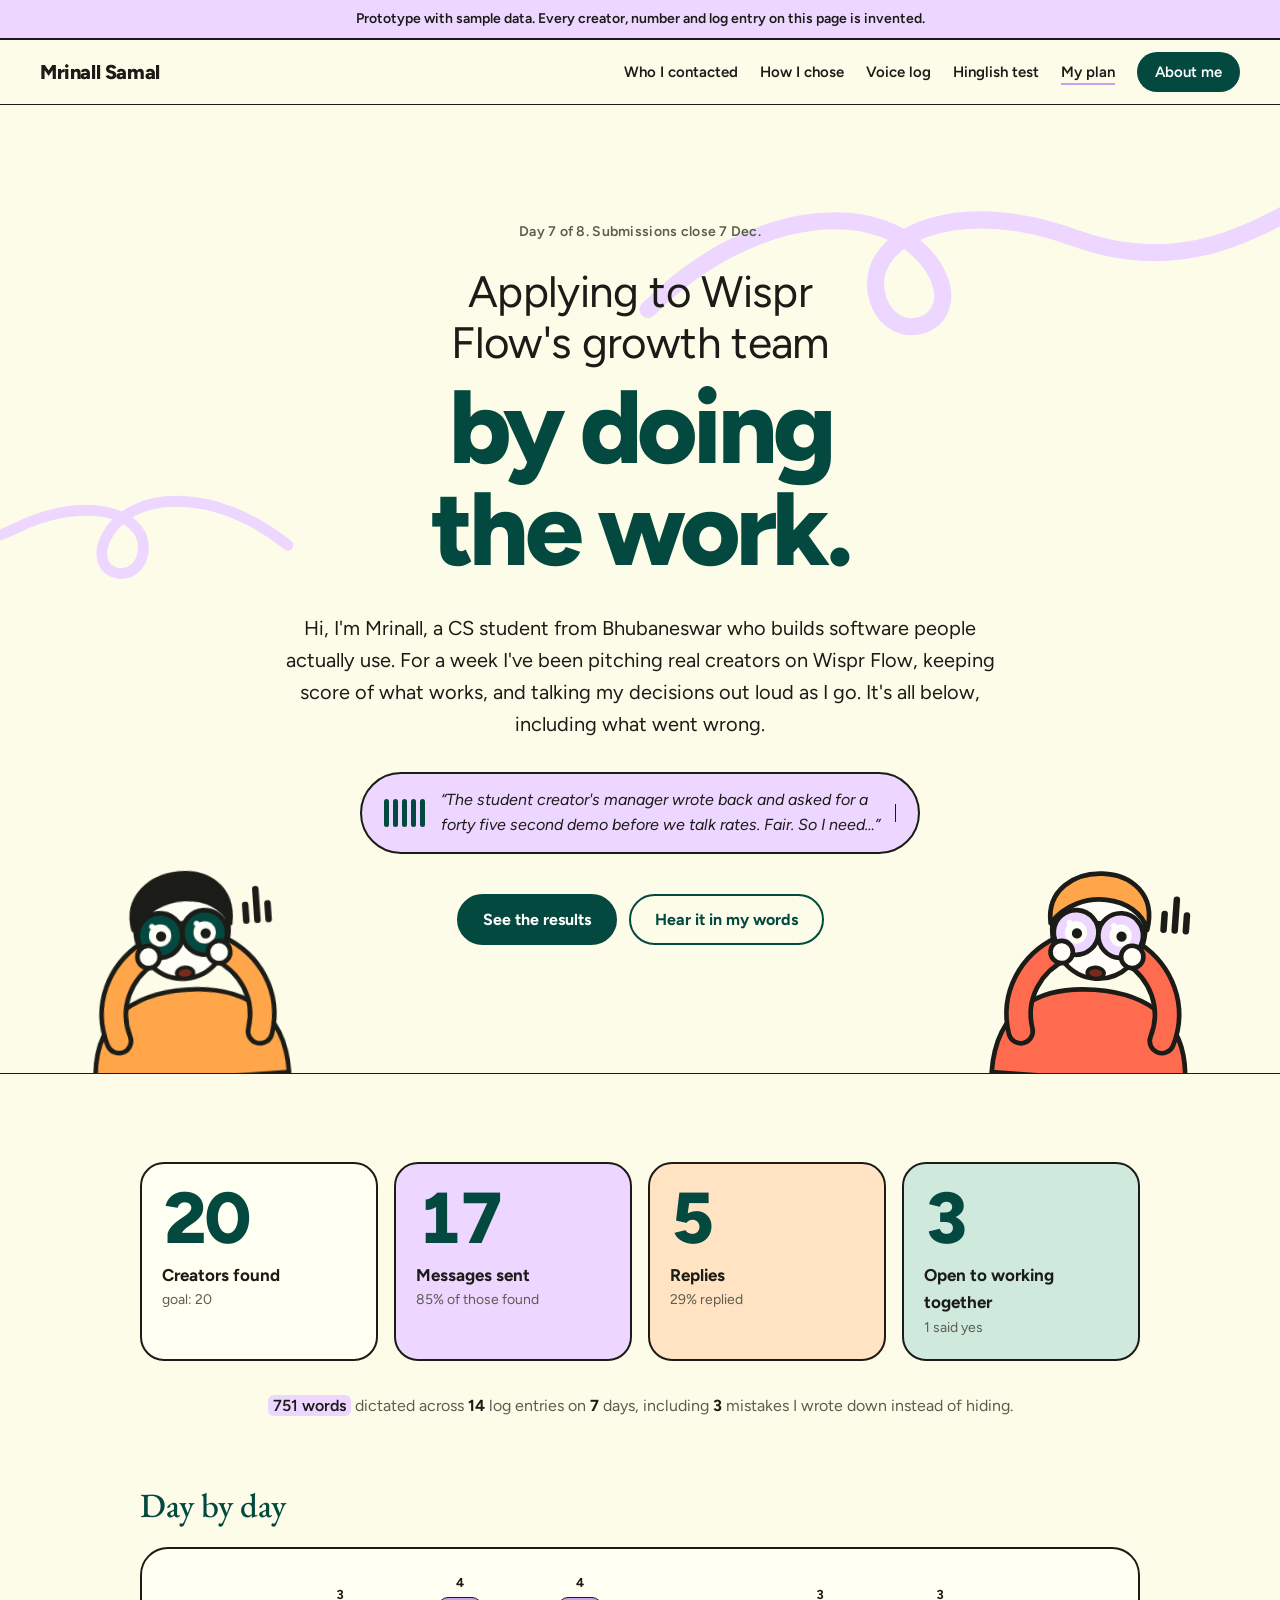
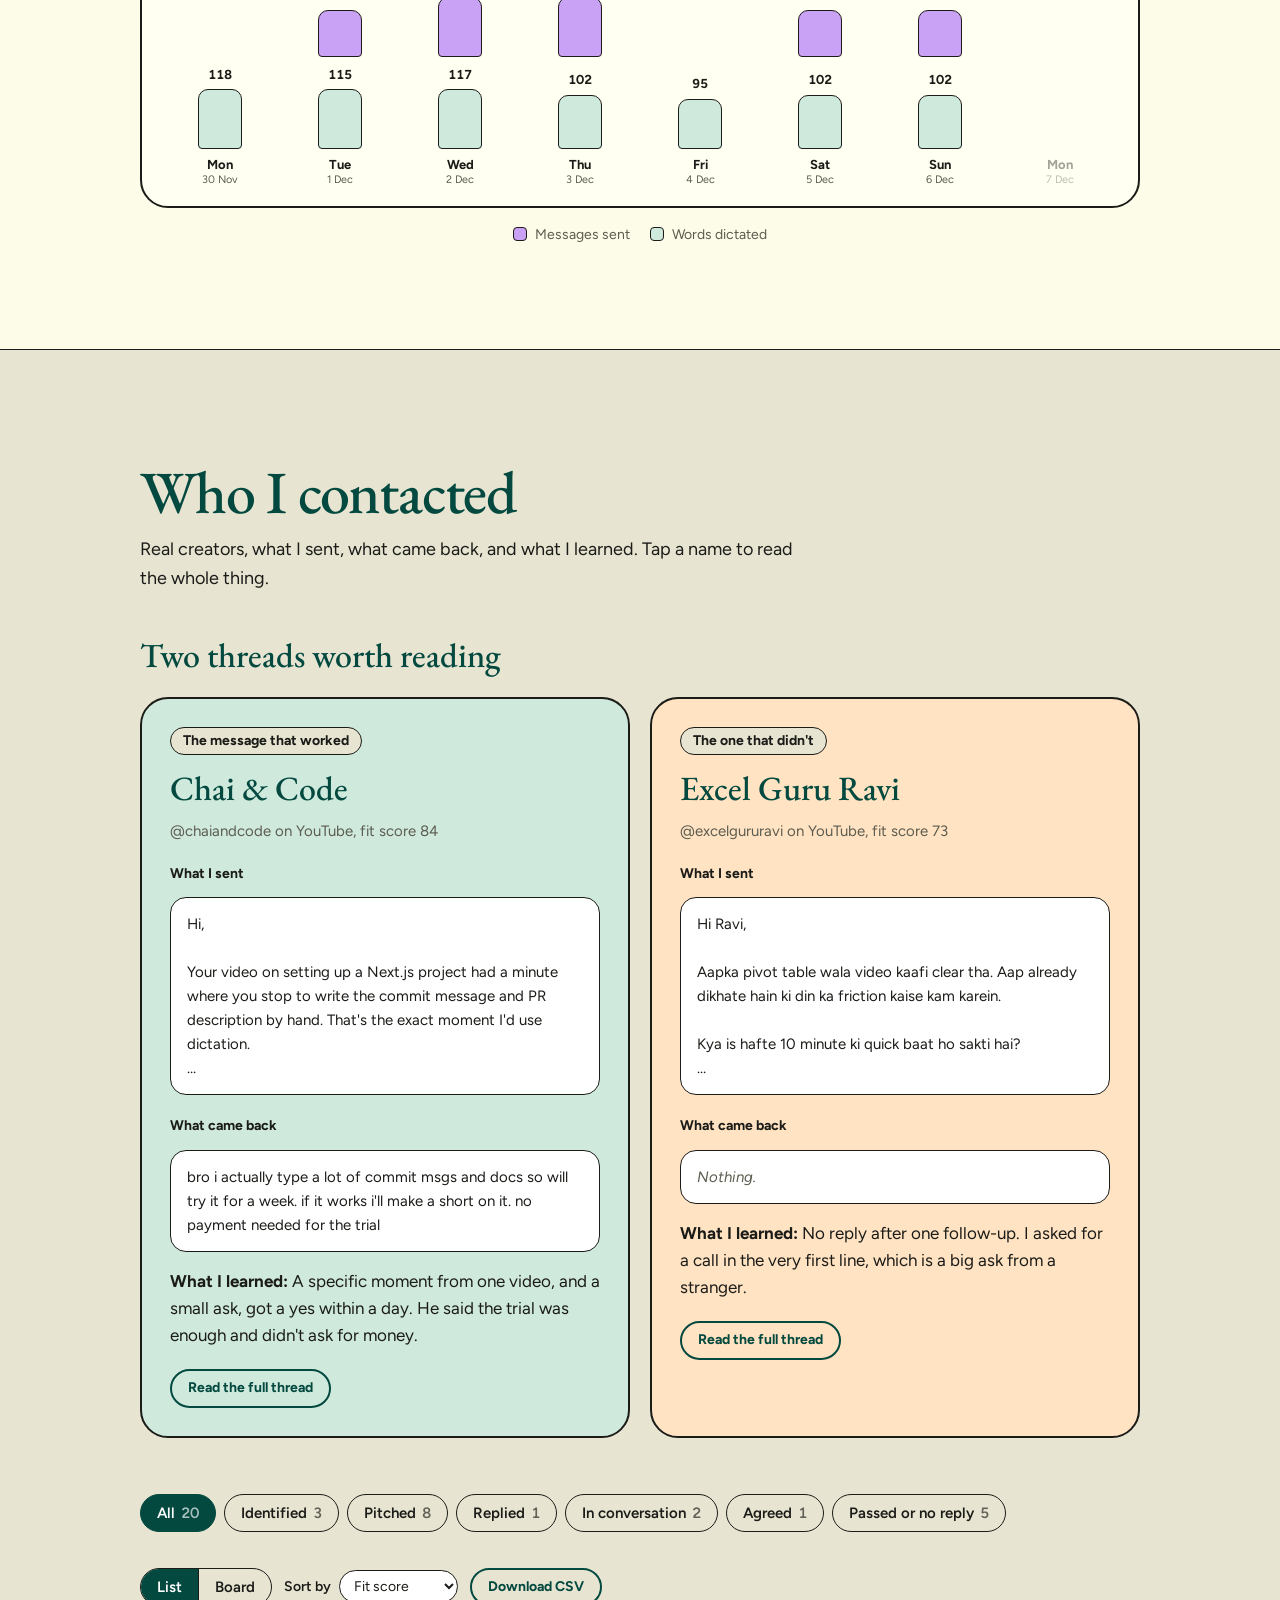
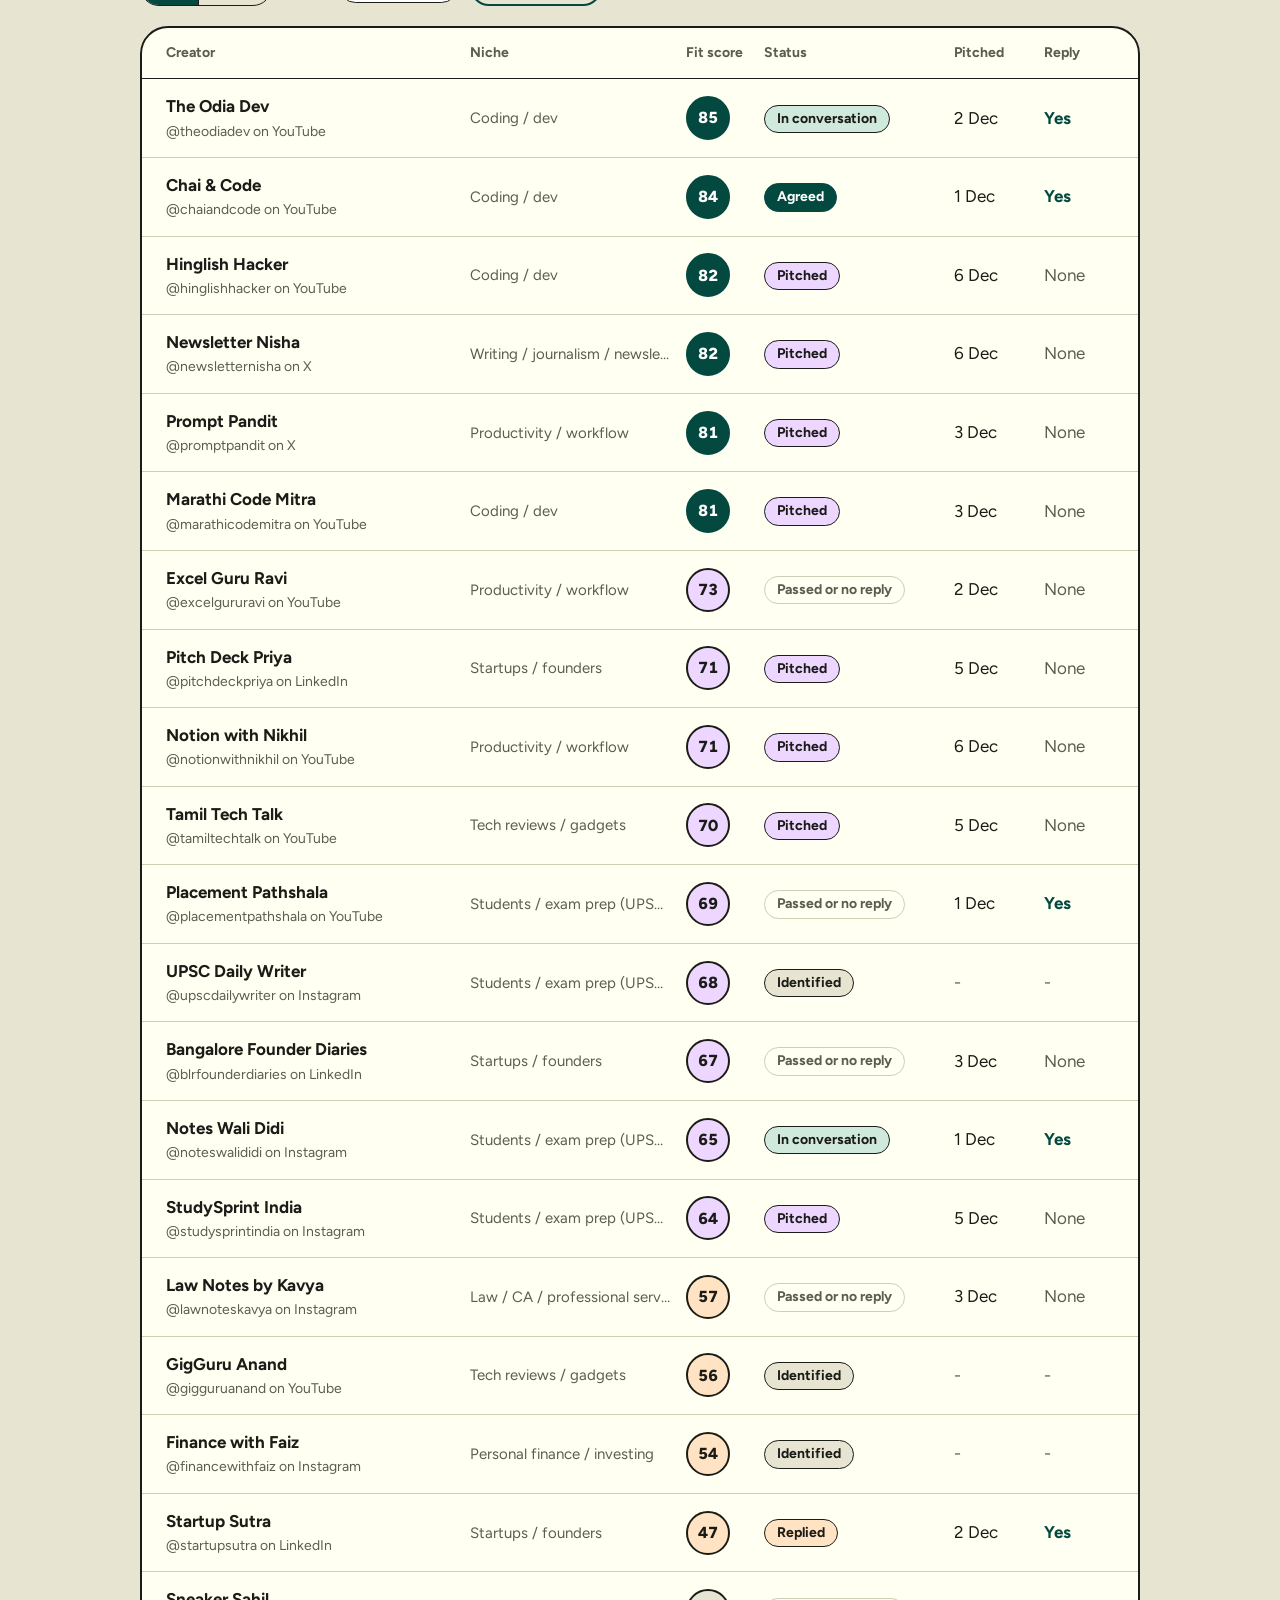
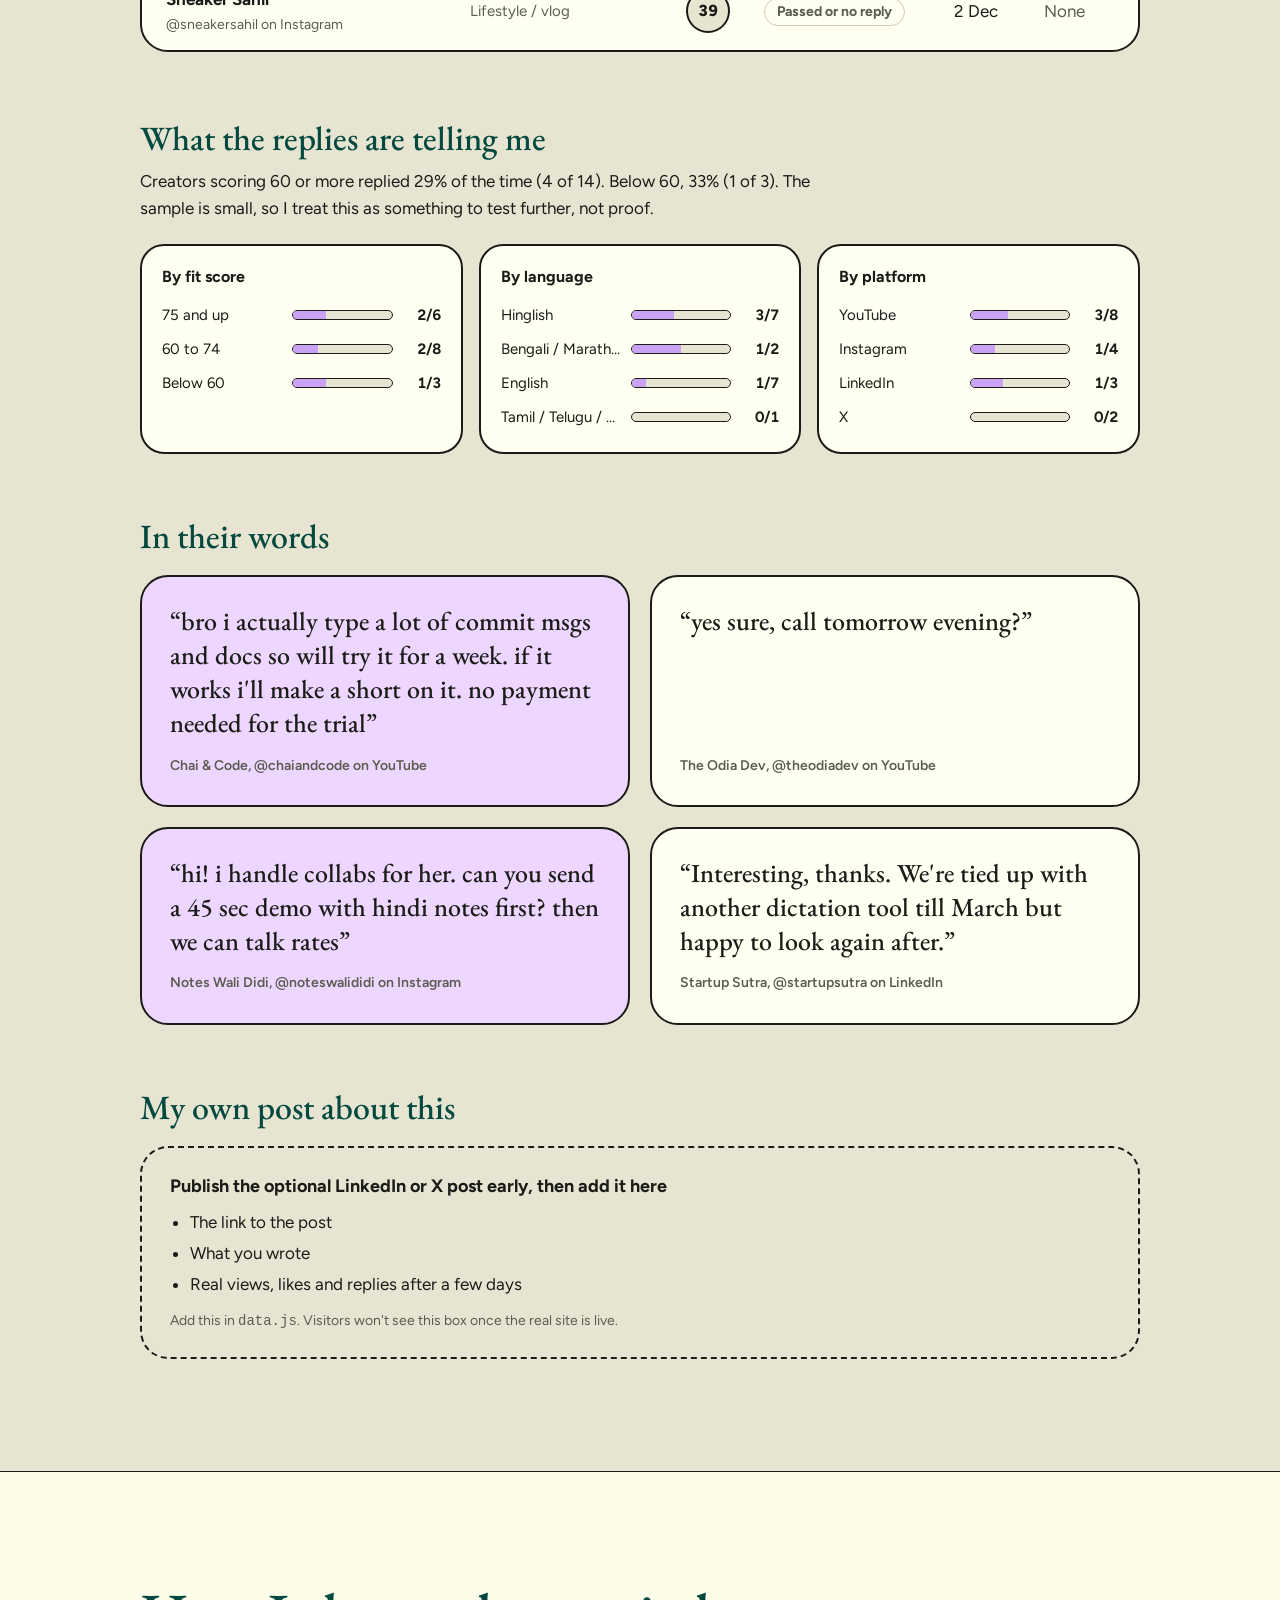
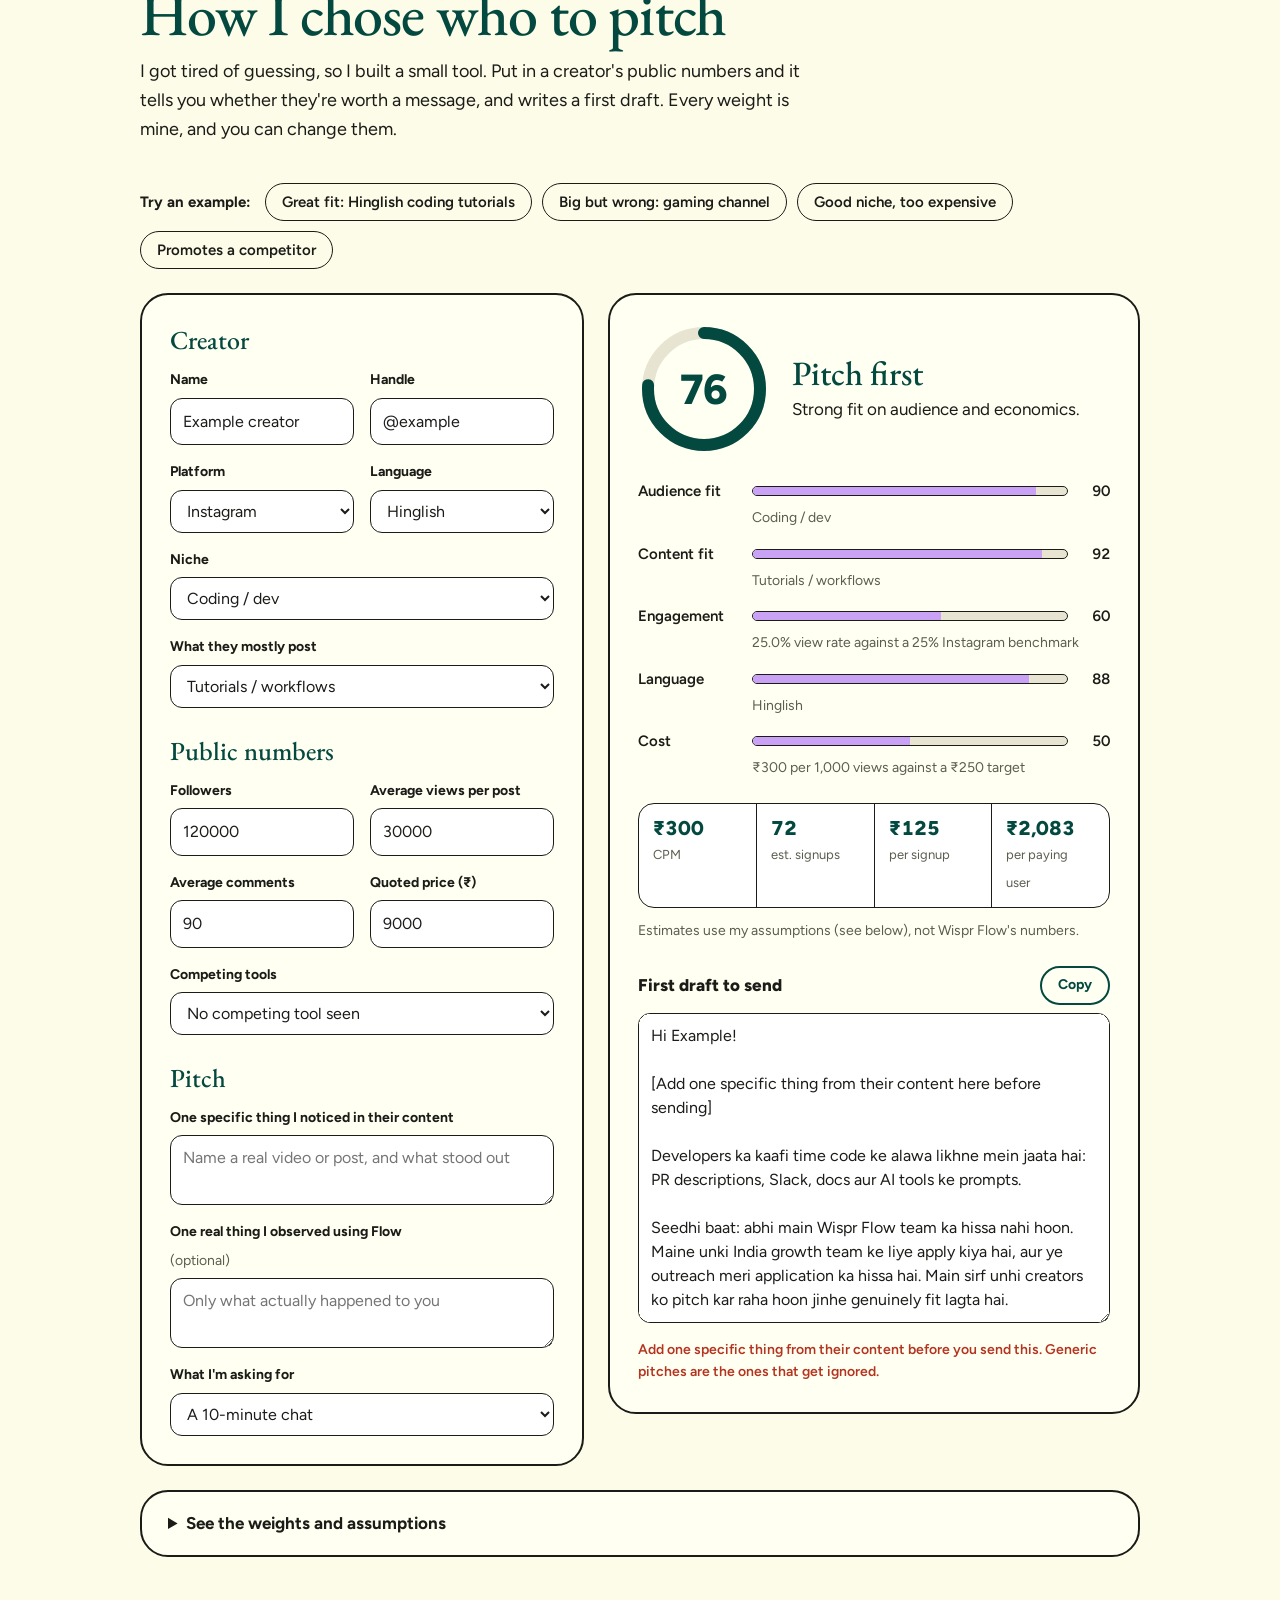
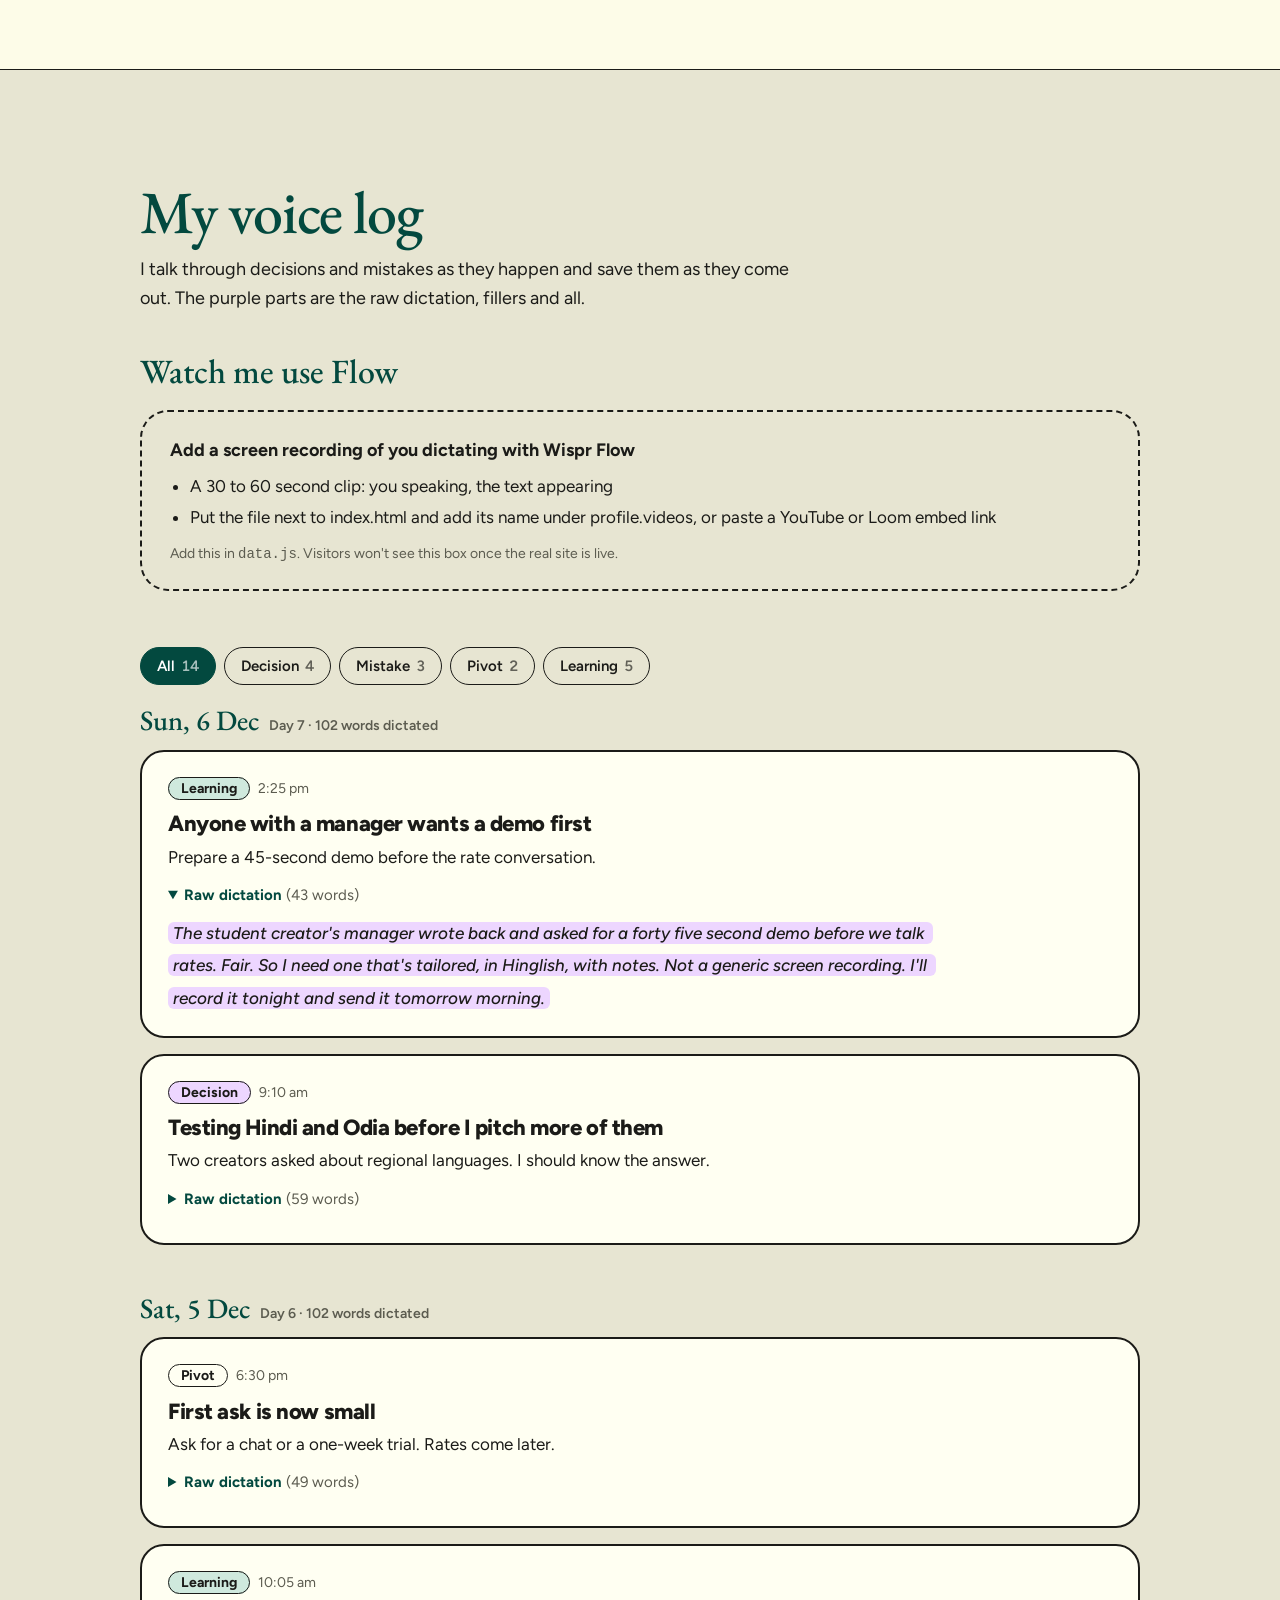
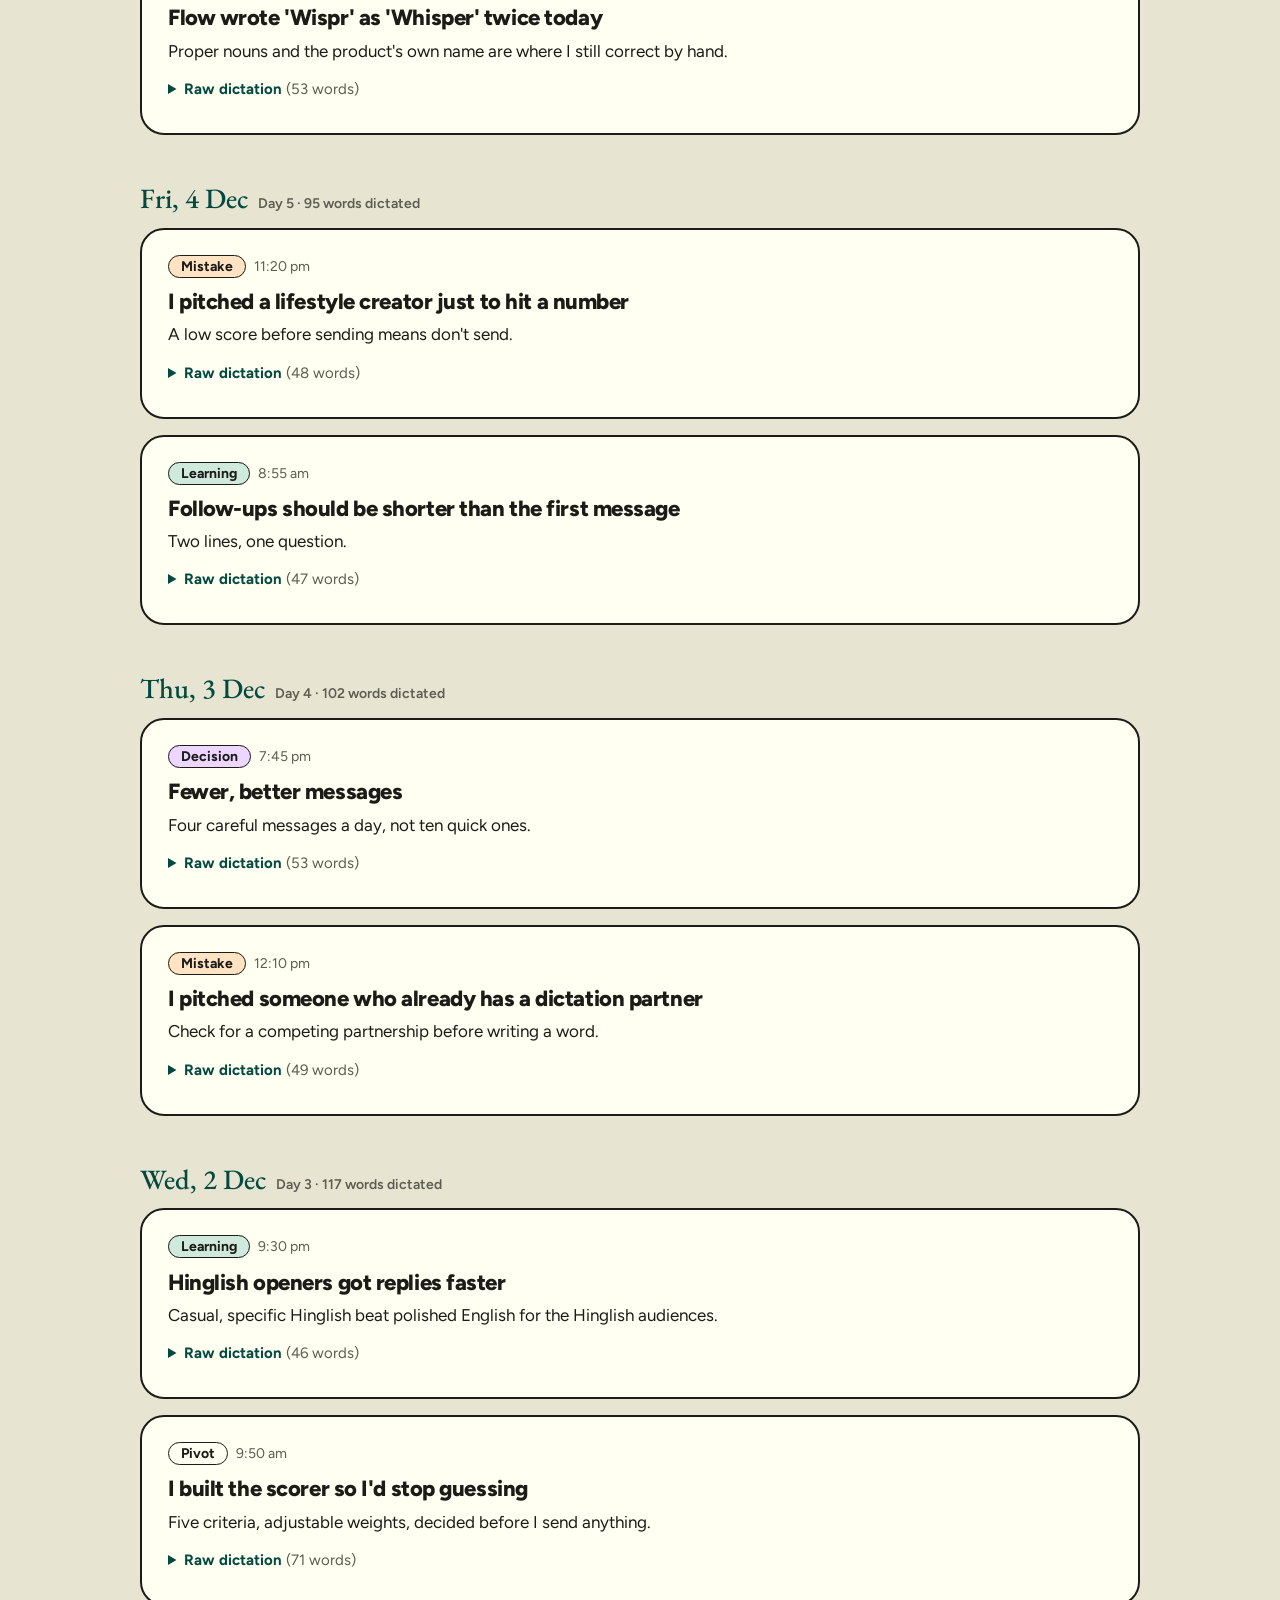
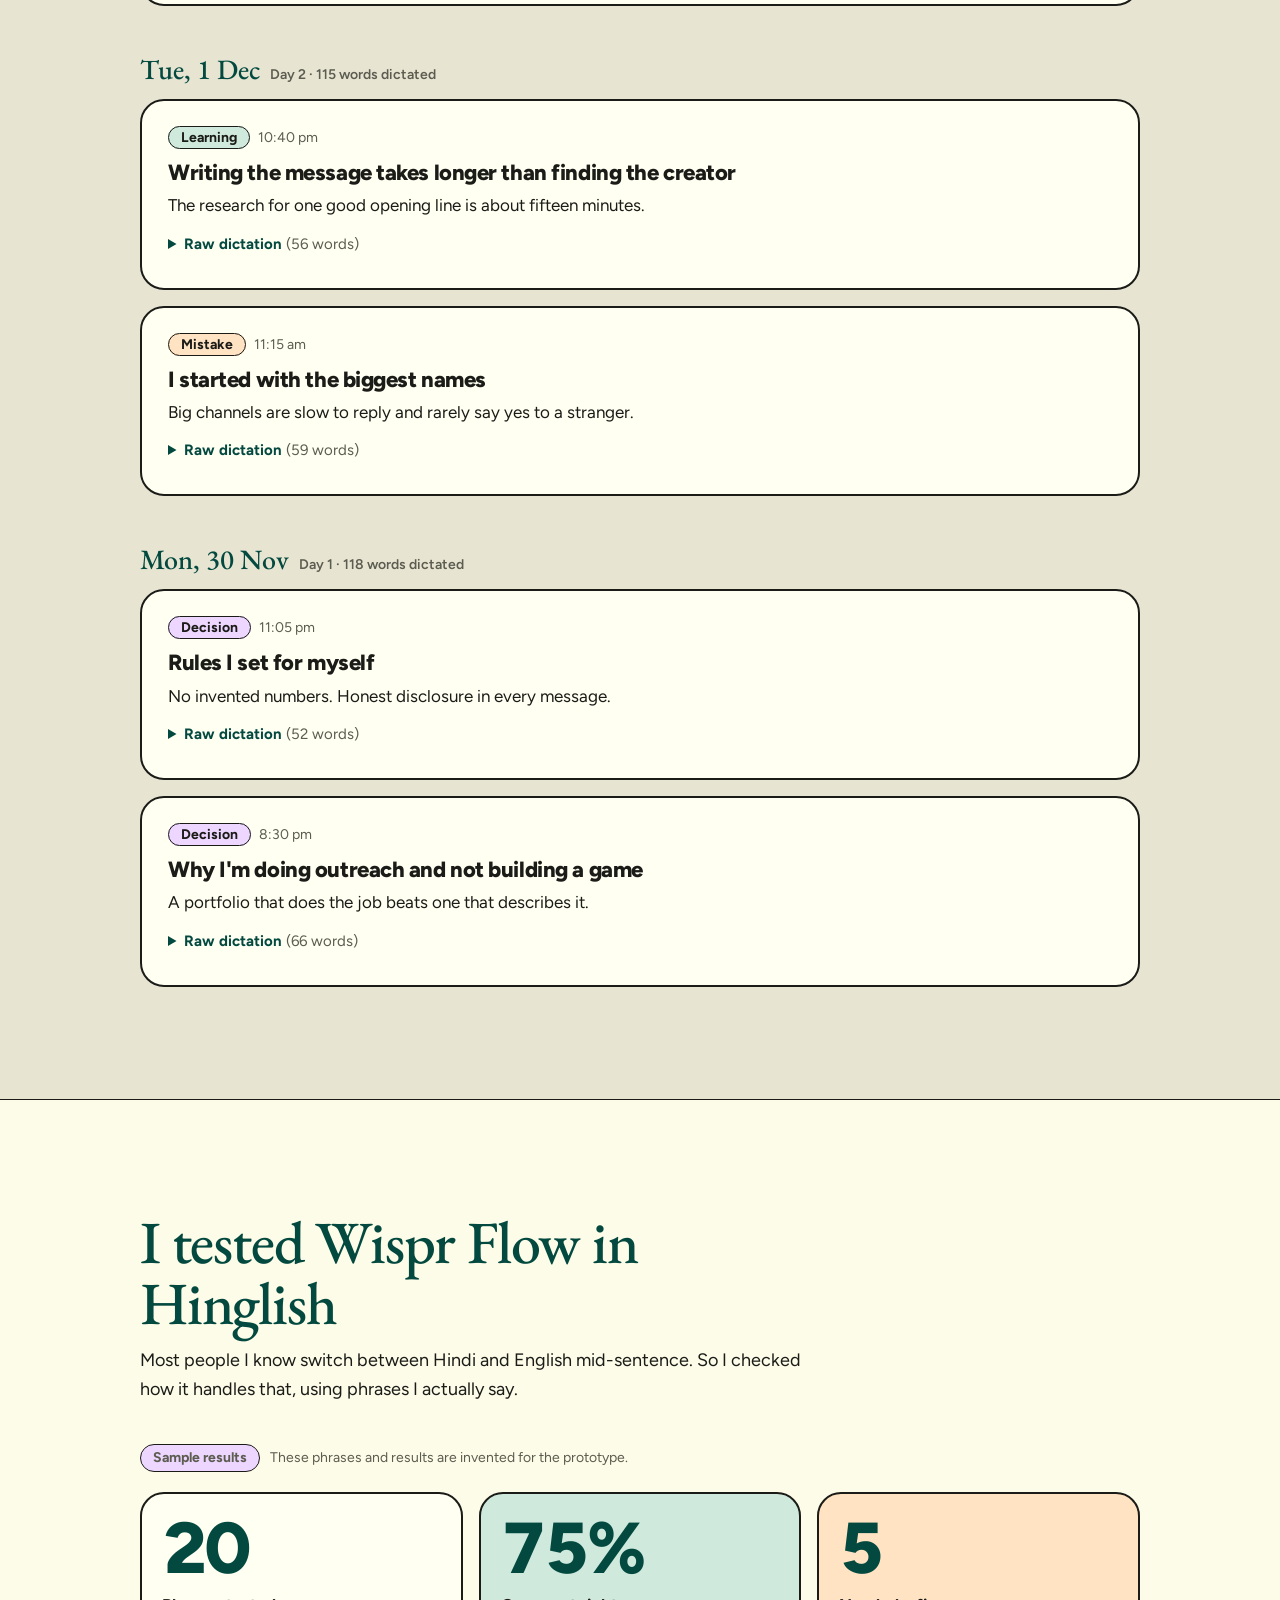
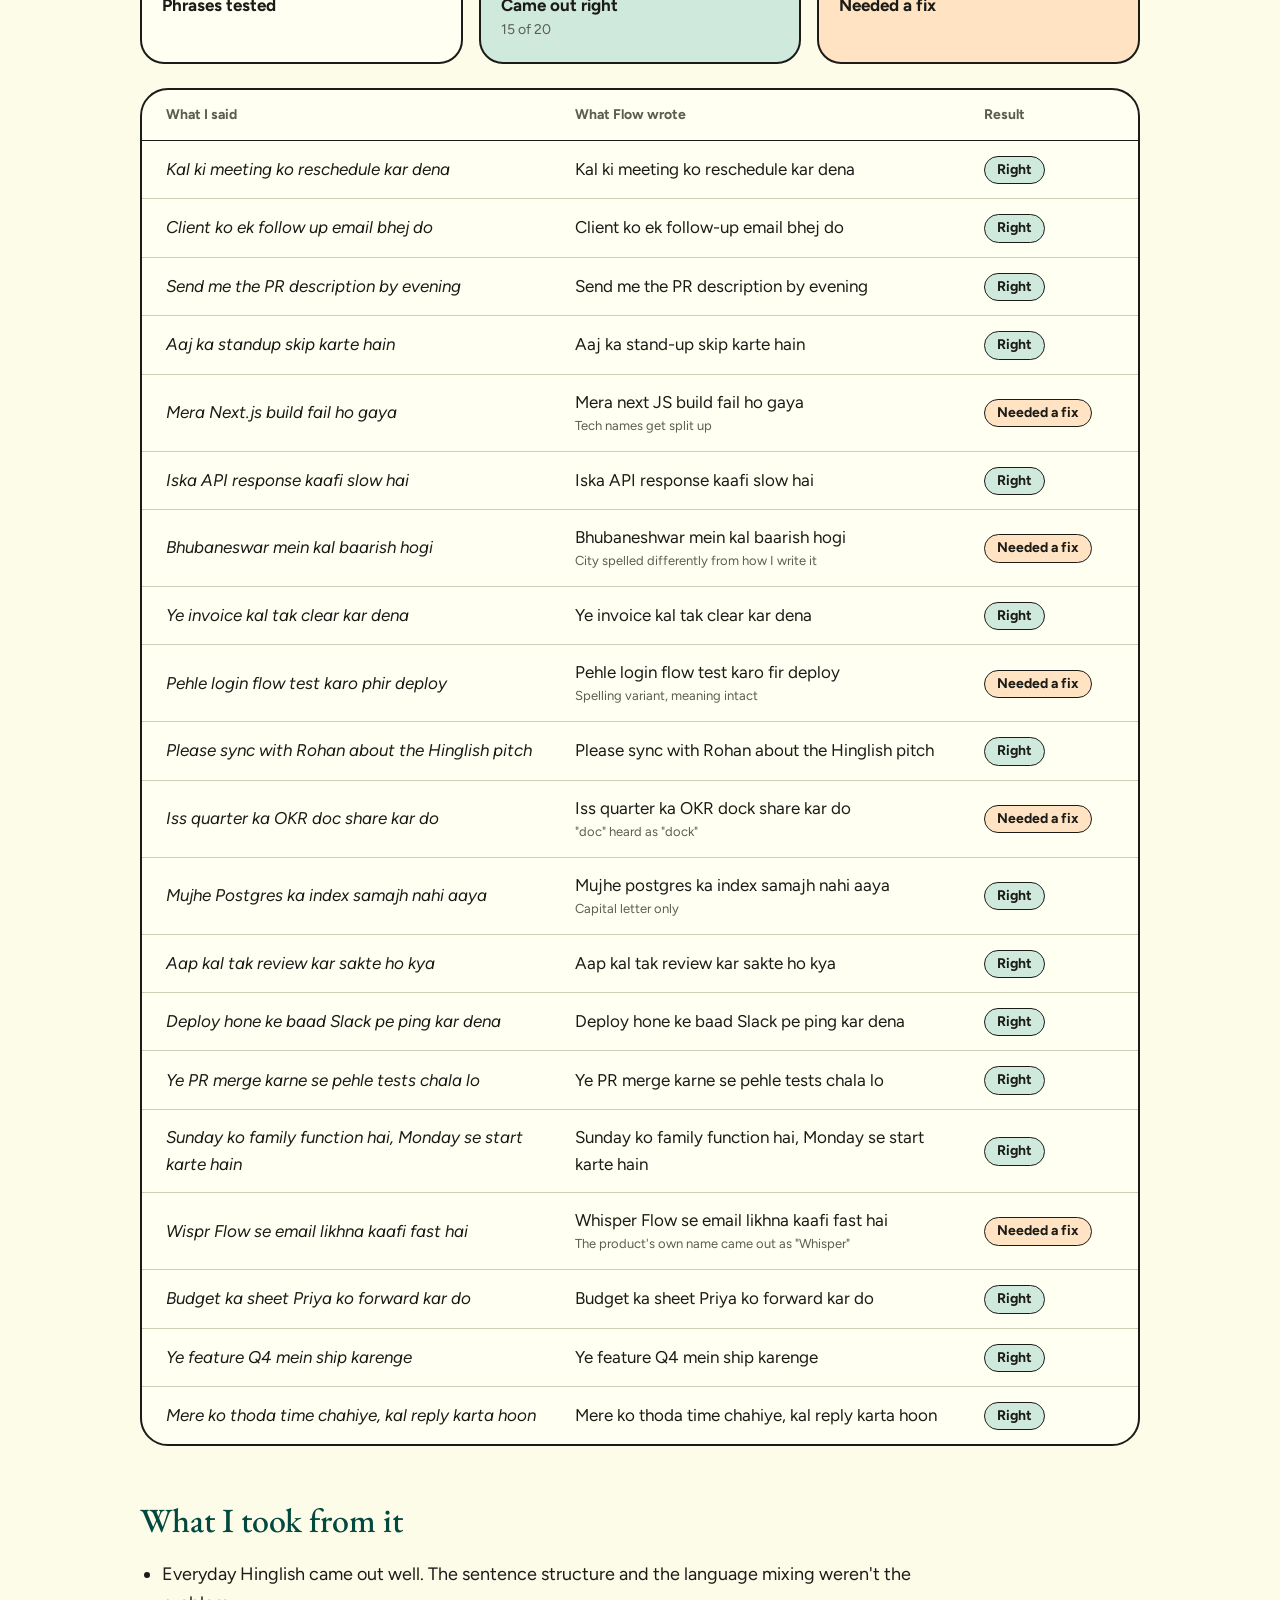
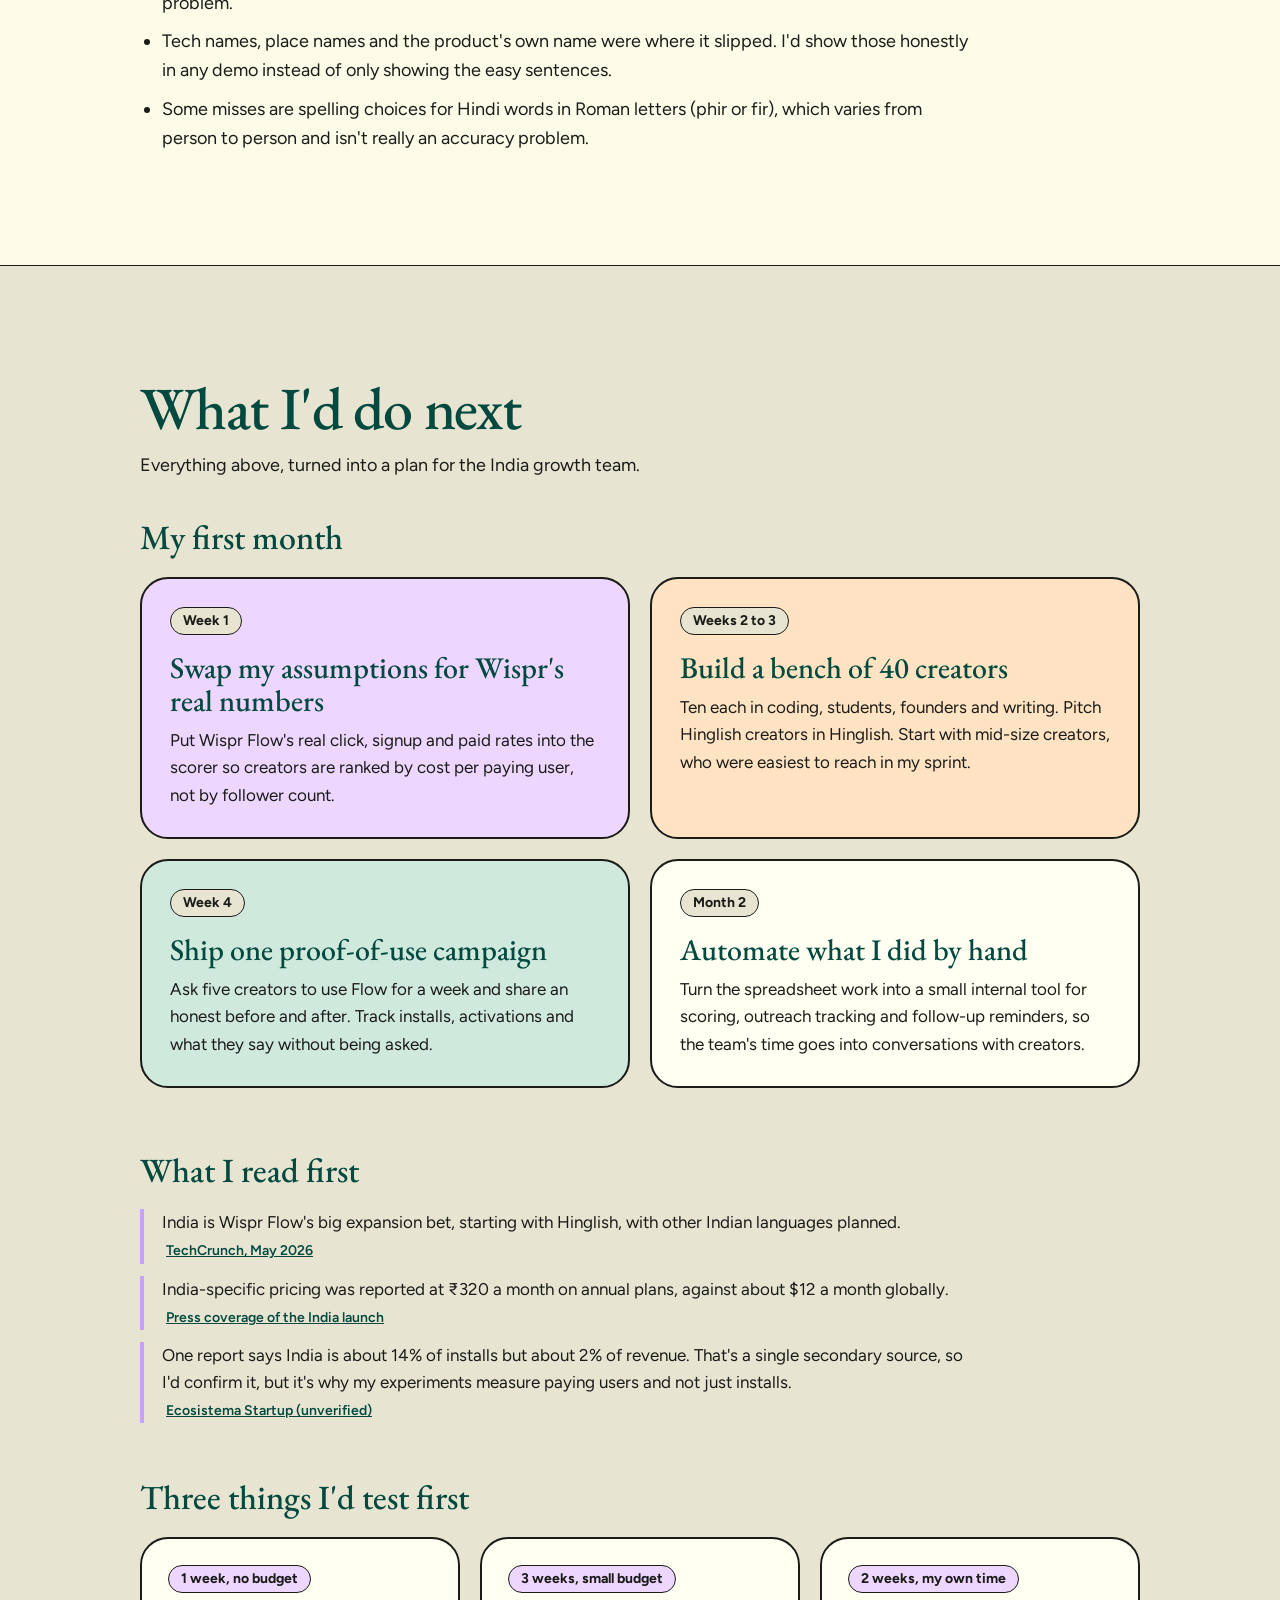
==== portfolio-single.html @ 55233dcc "Add outreach sprint portfolio for the Wispr Flow India growth challenge A static site (no build step" ====
<!doctype html>
<html lang="en">
<head>
<meta charset="utf-8">
<meta name="viewport" content="width=device-width, initial-scale=1">
<title>Mrinall Samal: outreach sprint for Wispr Flow India</title>
<meta name="description" content="A growth portfolio built with voice: real creator outreach, a tool to pick who to pitch, and the spoken log behind both.">
<meta name="theme-color" content="#fdfce8">
<meta property="og:title" content="Applying to Wispr Flow's growth team by doing the work">
<meta property="og:description" content="Real creator outreach, a tool to choose who to pitch, and a voice log of every decision.">
<meta property="og:type" content="website">
<link rel="preconnect" href="https://fonts.googleapis.com">
<link rel="preconnect" href="https://fonts.gstatic.com" crossorigin>
<link href="https://fonts.googleapis.com/css2?family=EB+Garamond:wght@500;600&family=Figtree:wght@400;500;600;700;800&display=swap" rel="stylesheet">
<style>
:root {
  --cream: #fdfce8;
  --taupe: #e7e5d2;
  --card: #fffff2;
  --ink: #1b1b18;
  --muted: #5c5c50;
  --line: #cfcdb6;
  --green: #03493f;
  --green-soft: #cfe9dd;
  --lav: #edd6ff;
  --lav-deep: #c9a2f5;
  --orange: #ffa64a;
  --orange-soft: #ffe3c2;
  --coral: #ff6b4f;
  --bad: #b3341f;
  --serif: "EB Garamond", Georgia, "Times New Roman", serif;
  --sans: "Figtree", system-ui, -apple-system, "Segoe UI", sans-serif;
  --gutter: clamp(18px, 4vw, 40px);
  --max: 1080px;
  color-scheme: light;
}

* { box-sizing: border-box; }
html { scroll-behavior: smooth; scroll-padding-top: 76px; }
body { margin: 0; background: var(--cream); color: var(--ink); font: 400 17px/1.6 var(--sans); -webkit-font-smoothing: antialiased; }
a { color: inherit; }
button, input, select, textarea { font: inherit; color: inherit; }
:focus-visible { outline: 3px solid var(--green); outline-offset: 3px; border-radius: 6px; }
[hidden] { display: none !important; }
.wrap { max-width: var(--max); margin: 0 auto; padding: 0 var(--gutter); }

.banner { background: var(--lav); border-bottom: 2px solid var(--ink); padding: 8px var(--gutter); font-weight: 600; font-size: 14px; text-align: center; }

/* ---------- top bar ---------- */
.top {
  position: sticky; top: 0; z-index: 30; display: flex; align-items: center; justify-content: space-between; gap: 16px;
  padding: 12px var(--gutter); background: color-mix(in srgb, var(--cream) 92%, transparent); backdrop-filter: blur(8px);
  border-bottom: 1.5px solid var(--ink);
}
.brand { font: 800 20px/1 var(--sans); text-decoration: none; letter-spacing: -0.02em; }
.top nav { display: flex; gap: 22px; align-items: center; font-size: 15px; font-weight: 600; }
.top nav a { text-decoration: none; }
.top nav a:not(.pill-link):hover { text-decoration: underline; text-underline-offset: 4px; }
.pill-link { background: var(--green); color: #fff; padding: 8px 18px; border-radius: 999px; }
@media (max-width: 720px) { .top nav a:not(.pill-link) { display: none; } }

/* ---------- hero ---------- */
.skip { position: absolute; left: -999px; top: 8px; z-index: 100; background: var(--green); color: #fff; padding: 8px 16px; border-radius: 999px; }
.skip:focus { left: 8px; }
.hero { position: relative; overflow: hidden; border-bottom: 1.5px solid var(--ink); padding: clamp(64px, 9vw, 128px) 0 clamp(88px, 10vw, 144px); text-align: center; }
.hero-in { position: relative; z-index: 2; }
.dayline { margin: 0 0 24px; font-size: 14px; font-weight: 600; letter-spacing: 0.02em; color: var(--muted); }
h1 { margin: 0 auto; max-width: 16ch; font: 400 clamp(26px, 4vw, 44px)/1.15 var(--sans); letter-spacing: -0.015em; }
h1 .big { display: block; margin-top: 8px; font-weight: 800; font-size: clamp(48px, 9.5vw, 104px); line-height: 0.98; letter-spacing: -0.045em; color: var(--green); }
.lede { max-width: 56ch; margin: 32px auto 0; font-size: clamp(17px, 2vw, 20px); }
.hero-btns { margin-top: 40px; display: flex; gap: 12px; justify-content: center; flex-wrap: wrap; }

.flowbar { display: flex; align-items: center; gap: 16px; max-width: 560px; margin: 32px auto 0; padding: 14px 22px; text-align: left; background: var(--lav); border: 2px solid var(--ink); border-radius: 999px; }
.flowbar .bars { display: flex; align-items: center; gap: 4px; height: 28px; flex: none; }
.flowbar .bars i { display: block; width: 5px; height: 100%; border-radius: 3px; background: var(--green); transform-origin: center; animation: eq 1.1s ease-in-out infinite; }
.flowbar .bars i:nth-child(2) { animation-delay: .15s; } .flowbar .bars i:nth-child(3) { animation-delay: .3s; }
.flowbar .bars i:nth-child(4) { animation-delay: .45s; } .flowbar .bars i:nth-child(5) { animation-delay: .6s; }
@keyframes eq { 0%, 100% { transform: scaleY(.25); } 50% { transform: scaleY(1); } }
.flowbar .said { flex: 1; min-height: 3.1em; font-size: 16px; line-height: 1.55; font-style: italic; display: flex; align-items: center; }
.flowbar .said::after { content: ""; display: inline-block; width: 2px; height: 1.1em; margin-left: 3px; background: var(--ink); animation: caret 1s steps(1) infinite; }
@keyframes caret { 50% { opacity: 0; } }
.flowbar.still .bars i { animation: none; transform: scaleY(.6); }
.flowbar.still .said::after { display: none; }

.squig { position: absolute; width: min(760px, 92vw); height: auto; aspect-ratio: 800 / 280; pointer-events: none; z-index: 0; }
.squig path { fill: none; stroke: var(--lav); stroke-width: 18; stroke-linecap: round; }
.squig.s1 { right: -90px; top: 24px; }
.squig.s2 { width: min(480px, 56vw); left: -170px; top: 36%; transform: scaleX(-1) rotate(6deg); }

.char { position: absolute; bottom: -4px; z-index: 1; width: clamp(150px, 16vw, 220px); aspect-ratio: 220 / 260; transform-origin: 50% 100%; }
.char svg { display: block; width: 100%; height: 100%; overflow: visible; }
.char.c1 { left: clamp(8px, 7vw, 140px); transform: rotate(-4deg); }
.char.c2 { right: clamp(8px, 7vw, 140px); transform: rotate(4deg); }
@media (max-width: 900px) { .char { width: 104px; } .char.c1 { left: 8px; } .char.c2 { right: 8px; } }
@media (max-width: 560px) { .char { width: 84px; } .squig { opacity: .8; } }

/* character animation: a small, calm loop */
.char-svg .bob { transform-origin: 110px 260px; animation: bob 3.8s ease-in-out infinite; }
@keyframes bob { 0%, 100% { transform: rotate(-1.8deg) translateY(0); } 50% { transform: rotate(1.8deg) translateY(-5px); } }
.char-svg .pup { animation: look 6s ease-in-out infinite; }
@keyframes look { 0%, 100% { transform: translate(0, 0); } 22% { transform: translate(4px, -2px); } 50% { transform: translate(-4px, 1px); } 78% { transform: translate(2px, 3px); } }
.char-svg .mouth { transform-box: fill-box; transform-origin: center; animation: talk 1.3s ease-in-out infinite; }
@keyframes talk { 0%, 100% { transform: scaleY(.35); } 30% { transform: scaleY(1); } 62% { transform: scaleY(.55); } }
.char-svg .voice rect { transform-box: fill-box; transform-origin: center bottom; animation: eq 1s ease-in-out infinite; }
.char-svg .voice rect:nth-child(2) { animation-delay: .2s; } .char-svg .voice rect:nth-child(3) { animation-delay: .4s; }
.char-svg .glint { animation: glint 4s ease-in-out infinite; }
@keyframes glint { 0%, 85%, 100% { opacity: 1; } 92% { opacity: .2; } }

/* ---------- numbers ---------- */
.numbers { padding-top: clamp(56px, 7vw, 88px); padding-bottom: clamp(64px, 8vw, 104px); }
.funnel { display: grid; grid-template-columns: repeat(4, 1fr); gap: 16px; }
@media (max-width: 760px) { .funnel { grid-template-columns: repeat(2, 1fr); } }
.fstep { background: var(--card); border: 2px solid var(--ink); border-radius: 24px; padding: 18px 20px 20px; }
.fstep:nth-child(2) { background: var(--lav); }
.fstep:nth-child(3) { background: var(--orange-soft); }
.fstep:nth-child(4) { background: var(--green-soft); }
.fnum { font: 800 clamp(44px, 6.5vw, 72px)/1 var(--sans); letter-spacing: -0.04em; color: var(--green); font-variant-numeric: tabular-nums; }
.flabel { margin-top: 8px; font-weight: 700; }
.fsub { color: var(--muted); font-size: 14px; min-height: 1.4em; }
.voice-line { margin: 32px 0 0; text-align: center; color: var(--muted); font-size: 16px; }
.voice-line b { color: var(--ink); }
.voice-line mark, .raw-block mark { background: var(--lav); color: var(--ink); padding: 1px 5px; border-radius: 6px; font-weight: 600; }

/* ---------- bands ---------- */
.band { padding: clamp(64px, 9vw, 112px) 0; }
.band.taupe { background: var(--taupe); border-top: 1.5px solid var(--ink); border-bottom: 1.5px solid var(--ink); }
.block-head { margin: 0 0 40px; max-width: 62ch; }
.block-head h2 { margin: 0 0 12px; font: 500 clamp(36px, 5.4vw, 60px)/1.02 var(--serif); letter-spacing: -0.02em; color: var(--green); }
.block-head p { margin: 0; color: var(--ink); font-size: 18px; }

.card { background: var(--card); border: 2px solid var(--ink); border-radius: 28px; }

/* ---------- buttons, chips, pills ---------- */
.btn { display: inline-block; text-decoration: none; border: 2px solid var(--green); background: var(--green); color: #fff; border-radius: 999px; padding: 11px 24px; font-weight: 700; font-size: 16px; cursor: pointer; }
.btn:hover { filter: brightness(1.15); }
.btn.ghost { background: transparent; color: var(--green); }
.btn.ghost:hover { background: var(--green); color: #fff; filter: none; }
.btn.accent { background: var(--lav); color: var(--ink); border-color: var(--ink); border-radius: 12px; }
.btn.danger { background: transparent; color: var(--bad); border-color: var(--bad); }
.btn.small { padding: 6px 16px; font-size: 14px; }
.chips { display: flex; flex-wrap: wrap; gap: 8px; margin-bottom: 20px; }
.chip { border: 1.5px solid var(--ink); background: transparent; border-radius: 999px; padding: 6px 16px; font-size: 15px; font-weight: 600; cursor: pointer; }
.chip:hover { background: var(--card); }
.chip[aria-pressed="true"] { background: var(--green); border-color: var(--green); color: #fff; }
.chip .n { opacity: .65; margin-left: 6px; font-variant-numeric: tabular-nums; }
.pill { display: inline-block; border-radius: 999px; padding: 2px 12px; font-size: 14px; font-weight: 700; background: var(--taupe); border: 1.5px solid var(--ink); white-space: nowrap; }
.pill[data-s="pitched"] { background: var(--lav); }
.pill[data-s="replied"] { background: var(--orange-soft); }
.pill[data-s="talking"] { background: var(--green-soft); }
.pill[data-s="won"] { background: var(--green); color: #fff; border-color: var(--green); }
.pill[data-s="passed"] { background: transparent; color: var(--muted); border-color: var(--line); }

/* ---------- ledger ---------- */
.ledger { overflow: hidden; }
.lhead, .lrow { display: grid; grid-template-columns: minmax(0, 2.3fr) minmax(0, 1.6fr) 64px minmax(0, 1.4fr) 76px 70px; gap: 14px; align-items: center; padding: 14px 24px; text-align: left; }
.lhead { font-size: 14px; font-weight: 700; color: var(--muted); border-bottom: 1.5px solid var(--ink); }
.lrow { width: 100%; background: none; border: 0; border-bottom: 1px solid var(--line); cursor: pointer; }
.lrow:last-child { border-bottom: 0; }
.lrow:hover { background: var(--lav); }
.lname { font-weight: 700; overflow: hidden; text-overflow: ellipsis; white-space: nowrap; }
.lname small { display: block; font-weight: 400; color: var(--muted); font-size: 14px; }
.lniche { color: var(--muted); font-size: 15px; overflow: hidden; text-overflow: ellipsis; white-space: nowrap; }
.sc { display: grid; place-items: center; width: 44px; height: 44px; border-radius: 50%; border: 2px solid var(--ink); font-weight: 800; font-size: 16px; background: var(--taupe); font-variant-numeric: tabular-nums; }
.sc[data-t="hi"] { background: var(--green); color: #fff; border-color: var(--green); }
.sc[data-t="mid"] { background: var(--lav); }
.sc[data-t="low"] { background: var(--orange-soft); }
.tick { font-weight: 700; color: var(--green); }
.dash { color: var(--muted); }
.empty { padding: 44px 24px; text-align: center; color: var(--muted); }
.empty strong { display: block; margin-bottom: 6px; font: 500 28px var(--serif); color: var(--green); }
@media (max-width: 820px) {
  .lhead { display: none; }
  .lrow { grid-template-columns: 1fr auto; row-gap: 6px; padding: 16px 18px; }
  .lrow .lniche { grid-column: 1; }
  .lrow .lscore { grid-row: 1; grid-column: 2; }
  .lrow .lstat { grid-column: 1; }
  .lrow .lpitched, .lrow .lreply { display: none; }
}

/* ---------- insights ---------- */
.insights { margin-top: 64px; }
.insights h3 { margin: 0 0 8px; font: 500 34px var(--serif); color: var(--green); }
.insights .take { margin: 0 0 22px; max-width: 66ch; }
.ins-grid { display: grid; grid-template-columns: repeat(3, 1fr); gap: 16px; }
@media (max-width: 820px) { .ins-grid { grid-template-columns: 1fr; } }
.ins-grid > div { background: var(--card); border: 2px solid var(--ink); border-radius: 24px; padding: 18px 20px; }
.ins-grid h4 { margin: 0 0 8px; font-size: 16px; }
.ins-row { display: grid; grid-template-columns: minmax(0, 1.2fr) 1fr 38px; gap: 10px; align-items: center; font-size: 15px; padding: 5px 0; }
.ins-row > span:first-child { overflow: hidden; text-overflow: ellipsis; white-space: nowrap; }
.ins-row .bar { height: 10px; border-radius: 6px; background: var(--taupe); border: 1.5px solid var(--ink); overflow: hidden; }
.ins-row .bar i { display: block; height: 100%; background: var(--lav-deep); }
.ins-row .pv { text-align: right; font-weight: 700; font-variant-numeric: tabular-nums; }

/* ---------- scorer ---------- */
.scorer { display: grid; grid-template-columns: minmax(0, 5fr) minmax(0, 6fr); gap: 24px; align-items: start; }
@media (max-width: 900px) { .scorer { grid-template-columns: 1fr; } }
.inputs { padding: 28px; display: grid; grid-template-columns: 1fr 1fr; gap: 16px; }
.inputs .wide { grid-column: 1 / -1; }
.inputs h3 { grid-column: 1 / -1; margin: 10px 0 -4px; font: 500 26px var(--serif); color: var(--green); }
.inputs h3:first-child { margin-top: 0; }
label.f { display: grid; gap: 6px; font-size: 14px; font-weight: 700; }
label.f .hint { font-weight: 400; color: var(--muted); }
.in, select.in, textarea.in { width: 100%; padding: 10px 12px; border: 1.5px solid var(--ink); border-radius: 12px; background: #fff; font-weight: 400; font-size: 16px; }
textarea.in { resize: vertical; min-height: 64px; line-height: 1.5; }
.in:focus { outline: 3px solid var(--lav-deep); outline-offset: 1px; }
.result { padding: 28px; position: sticky; top: 84px; }
@media (max-width: 900px) { .result { position: static; } }
.rtop { display: flex; gap: 22px; align-items: center; flex-wrap: wrap; }
.ring { position: relative; width: 132px; height: 132px; flex: none; }
.ring svg { transform: rotate(-90deg); }
.ring .track { stroke: var(--taupe); }
.ring .val { stroke: var(--green); transition: stroke-dashoffset .5s ease; }
.ring b { position: absolute; inset: 0; display: grid; place-items: center; font: 800 42px var(--sans); letter-spacing: -0.03em; color: var(--green); }
.tier { font: 500 34px/1.05 var(--serif); color: var(--green); }
.tier-sub { margin-top: 4px; max-width: 32ch; }
.risk { color: var(--bad); font-size: 14px; font-weight: 600; }
.parts { margin: 24px 0 0; display: grid; gap: 12px; }
.part { display: grid; grid-template-columns: 104px 1fr 32px; gap: 10px; align-items: center; font-size: 15px; font-weight: 600; }
.part .bar { height: 10px; border-radius: 6px; background: var(--taupe); border: 1.5px solid var(--ink); overflow: hidden; }
.part .bar i { display: block; height: 100%; background: var(--lav-deep); transition: width .4s ease; }
.part .why { grid-column: 2 / -1; color: var(--muted); font-weight: 400; font-size: 14px; margin-top: -6px; }
.part .pv { text-align: right; font-variant-numeric: tabular-nums; }
.econ { margin-top: 24px; display: grid; grid-template-columns: repeat(4, 1fr); border: 1.5px solid var(--ink); border-radius: 16px; overflow: hidden; background: #fff; }
.econ div { padding: 12px 14px; }
.econ div + div { border-left: 1.5px solid var(--ink); }
.econ b { display: block; font: 800 20px var(--sans); font-variant-numeric: tabular-nums; color: var(--green); }
.econ span { font-size: 13px; color: var(--muted); }
@media (max-width: 560px) { .econ { grid-template-columns: repeat(2, 1fr); } .econ div:nth-child(3) { border-left: 0; } .econ div:nth-child(n+3) { border-top: 1.5px solid var(--ink); } }
.pitch { margin-top: 24px; }
.pitch-head { display: flex; justify-content: space-between; align-items: center; margin-bottom: 8px; font-weight: 800; }
.pitch textarea { min-height: 240px; }
.warn { margin: 8px 0 0; color: var(--bad); font-size: 14px; font-weight: 600; }
.note { color: var(--muted); font-size: 14px; margin: 12px 0 0; }
.row-actions { display: flex; gap: 10px; flex-wrap: wrap; margin-top: 16px; }
.model { margin-top: 24px; }
.model summary { padding: 18px 26px; font-weight: 700; cursor: pointer; }
.model-body { padding: 4px 26px 26px; display: grid; grid-template-columns: 1fr 1fr; gap: 24px 48px; }
@media (max-width: 700px) { .model-body { grid-template-columns: 1fr; } }
.model-body h4 { margin: 0 0 12px; font: 500 24px var(--serif); color: var(--green); }
.slider { display: grid; grid-template-columns: 104px 1fr 34px; gap: 10px; align-items: center; font-size: 15px; margin-bottom: 8px; }
.slider input { width: 100%; accent-color: var(--green); }
.slider output { text-align: right; font-weight: 700; font-variant-numeric: tabular-nums; }
.assume { display: grid; grid-template-columns: 1fr 100px; gap: 8px 12px; align-items: center; font-size: 15px; }

/* ---------- voice log ---------- */
.composer { padding: 26px; margin-bottom: 28px; display: grid; gap: 14px; }
.composer h3 { margin: 0; font: 500 28px var(--serif); color: var(--green); }
.composer .two { display: grid; grid-template-columns: 1fr 190px; gap: 14px; }
@media (max-width: 600px) { .composer .two { grid-template-columns: 1fr; } }
.composer textarea.raw { min-height: 140px; }
.wc { color: var(--muted); font-size: 14px; }
.day { margin-top: 48px; }
.day:first-child { margin-top: 8px; }
.day-label { margin: 0 0 14px; font: 500 28px/1.1 var(--serif); color: var(--green); }
.day-label small { margin-left: 10px; font: 600 14px var(--sans); color: var(--muted); }
.entries { display: grid; gap: 16px; }
.entry { background: var(--card); border: 2px solid var(--ink); border-radius: 24px; padding: 22px 26px; }
.entry h3 { margin: 10px 0 6px; font: 800 22px/1.2 var(--sans); letter-spacing: -0.02em; }
.kind { font-size: 14px; font-weight: 700; padding: 2px 12px; border-radius: 999px; border: 1.5px solid var(--ink); background: var(--taupe); }
.kind[data-k="decision"] { background: var(--lav); }
.kind[data-k="mistake"] { background: var(--orange-soft); }
.kind[data-k="pivot"] { background: var(--card); }
.kind[data-k="learning"] { background: var(--green-soft); }
.etime { color: var(--muted); font-size: 14px; margin-left: 8px; }
.takeaway { margin: 0 0 12px; max-width: 64ch; }
.entry details > summary { cursor: pointer; font-size: 15px; font-weight: 700; color: var(--green); margin-bottom: 10px; }
.entry .wcount { color: var(--muted); font-weight: 400; }
.raw-block { margin: 0; max-width: 70ch; font: 400 17px/1.9 var(--sans); white-space: pre-wrap; word-break: break-word; font-style: italic; }
.raw-block mark { font-weight: 500; box-decoration-break: clone; -webkit-box-decoration-break: clone; }

/* ---------- about ---------- */
.about { display: grid; grid-template-columns: minmax(0, 7fr) minmax(0, 5fr); gap: 32px 56px; align-items: start; }
@media (max-width: 800px) { .about { grid-template-columns: 1fr; } }
.about p { margin: 0 0 16px; max-width: 60ch; font-size: 19px; }
.about h3 { margin: 32px 0 14px; font: 500 30px var(--serif); color: var(--green); }
.facts { margin: 0; padding: 8px 24px; background: var(--card); border: 2px solid var(--ink); border-radius: 28px; }
.facts div { display: grid; grid-template-columns: 120px 1fr; gap: 12px; padding: 14px 0; border-bottom: 1px solid var(--line); }
.facts div:last-child { border-bottom: 0; }
.facts dt { color: var(--muted); font-size: 15px; }
.facts dd { margin: 0; font-weight: 600; overflow-wrap: anywhere; }
.mistakes { margin: 0; padding: 0; list-style: none; display: grid; gap: 12px; }
.mistakes li { background: var(--orange-soft); border: 2px solid var(--ink); border-radius: 20px; padding: 14px 18px; }
.mistakes b { display: block; }
.mistakes span { color: var(--muted); font-size: 16px; }
.foot { padding: 40px 0 88px; color: var(--muted); font-size: 14px; text-align: center; }

/* ---------- dialog, toast, edit bar ---------- */
dialog { width: min(660px, calc(100vw - 24px)); max-height: calc(100vh - 32px); border: 2px solid var(--ink); border-radius: 28px; padding: 0; background: var(--card); color: var(--ink); }
dialog::backdrop { background: rgba(27, 27, 24, .5); }
.dlg { padding: 30px; display: grid; gap: 14px; }
.dlg h3 { margin: 0; font: 500 38px/1.05 var(--serif); color: var(--green); }
.dlg .meta { color: var(--muted); font-size: 15px; }
.dlg h4 { margin: 8px 0 -6px; font-size: 15px; }
.dlg blockquote { margin: 0; padding: 14px 16px; background: #fff; border: 1.5px solid var(--ink); border-radius: 16px; white-space: pre-wrap; font-size: 16px; }
.dlg .grid2 { display: grid; grid-template-columns: 1fr 1fr; gap: 12px; }
.toast { position: fixed; left: 50%; bottom: 76px; transform: translate(-50%, 20px); opacity: 0; pointer-events: none; background: var(--green); color: #fff; padding: 10px 20px; border-radius: 999px; font-weight: 600; transition: opacity .2s, transform .2s; z-index: 60; }
.toast.on { opacity: 1; transform: translate(-50%, 0); }
.editbar { position: fixed; left: 0; right: 0; bottom: 0; z-index: 50; display: flex; gap: 10px; align-items: center; flex-wrap: wrap; padding: 10px var(--gutter); background: var(--lav); border-top: 2px solid var(--ink); font-size: 15px; }
.editbar span { flex: 1; min-width: 200px; font-weight: 600; }


/* ---------- day by day ---------- */
.days { margin-top: 64px; }
.days h3, .featured-title { margin: 0 0 20px; font: 500 34px var(--serif); color: var(--green); }
.days-grid { display: grid; grid-template-columns: repeat(var(--n, 8), 1fr); gap: 12px; padding: 24px 24px 20px; background: var(--card); border: 2px solid var(--ink); border-radius: 28px; }
.dcol { display: grid; gap: 8px; justify-items: center; text-align: center; }
.dcol.future { opacity: .4; }
.dbar { width: 100%; height: 84px; display: flex; flex-direction: column; justify-content: flex-end; align-items: center; gap: 4px; font-size: 13px; font-weight: 700; font-variant-numeric: tabular-nums; }
.dbar i { display: block; width: min(100%, 44px); border-radius: 10px 10px 4px 4px; border: 1.5px solid var(--ink); min-height: 0; }
.dbar.m i { background: var(--lav-deep); }
.dbar.w i { background: var(--green-soft); }
.dbar i[style*="height:0%"] { border: 0; }
.dl { font-size: 13px; font-weight: 700; line-height: 1.25; }
.dl small { display: block; font-weight: 400; color: var(--muted); }
.legend { margin: 16px 0 0; display: flex; gap: 20px; flex-wrap: wrap; justify-content: center; font-size: 14px; color: var(--muted); }
.legend .k { display: inline-block; width: 14px; height: 14px; margin-right: 8px; vertical-align: -2px; border-radius: 4px; border: 1.5px solid var(--ink); }
.legend .k.m { background: var(--lav-deep); } .legend .k.w { background: var(--green-soft); }
@media (max-width: 640px) { .days-grid { padding: 18px 12px; gap: 6px; } .dl small { display: none; } }

/* ---------- featured threads ---------- */
#featured { margin-bottom: 56px; }
.feat-grid { display: grid; grid-template-columns: 1fr 1fr; gap: 20px; }
@media (max-width: 860px) { .feat-grid { grid-template-columns: 1fr; } }
.feat { background: var(--card); border: 2px solid var(--ink); border-radius: 28px; padding: 28px; display: grid; gap: 12px; align-content: start; }
.feat.worked { background: var(--green-soft); }
.feat.flopped { background: var(--orange-soft); }
.feat h3 { margin: 4px 0 0; font: 500 34px/1.05 var(--serif); color: var(--green); }
.feat h4 { margin: 8px 0 0; font-size: 14px; }
.feat .fmeta { margin: 0; color: var(--muted); font-size: 15px; }
.feat blockquote { margin: 0; padding: 14px 16px; background: #fff; border: 1.5px solid var(--ink); border-radius: 16px; white-space: pre-wrap; font-size: 15px; }
.feat .clampi { display: -webkit-box; -webkit-line-clamp: 7; -webkit-box-orient: vertical; overflow: hidden; }
.feat .pill, .plan-card .pill { justify-self: start; }
.feat blockquote.silent { color: var(--muted); font-style: italic; }
.feat .flesson { margin: 4px 0 8px; }
.feat .btn { justify-self: start; }

/* ---------- toolbar, board ---------- */
.toolbar { display: flex; justify-content: space-between; align-items: flex-start; gap: 16px 24px; flex-wrap: wrap; }
.toolbar .chips { margin-bottom: 20px; }
.tools { display: flex; gap: 12px; align-items: center; flex-wrap: wrap; margin-bottom: 20px; }
.seg { display: inline-flex; border: 1.5px solid var(--ink); border-radius: 999px; overflow: hidden; }
.seg button { border: 0; background: transparent; padding: 6px 16px; font-weight: 600; font-size: 15px; cursor: pointer; }
.seg button + button { border-left: 1.5px solid var(--ink); }
.seg button[aria-pressed="true"] { background: var(--green); color: #fff; }
.sortby { display: flex; align-items: center; gap: 8px; font-size: 14px; font-weight: 600; }
.sortby select.in { width: auto; padding: 6px 10px; border-radius: 999px; font-size: 14px; }
.board { display: grid; grid-auto-flow: column; grid-auto-columns: minmax(230px, 1fr); gap: 16px; overflow-x: auto; padding-bottom: 12px; }
.col { background: var(--card); border: 2px solid var(--ink); border-radius: 24px; padding: 16px; display: grid; gap: 10px; align-content: start; min-height: 160px; }
.col h4 { margin: 0 0 4px; display: flex; justify-content: space-between; font-size: 15px; }
.col h4 span { color: var(--muted); font-weight: 600; }
.bcard { display: flex; align-items: center; gap: 12px; text-align: left; background: #fff; border: 1.5px solid var(--ink); border-radius: 16px; padding: 10px 12px; cursor: pointer; }
.bcard:hover { background: var(--lav); }
.bcard b { display: block; font-size: 15px; line-height: 1.25; }
.bcard small { color: var(--muted); font-size: 13px; line-height: 1.25; display: block; }
.bcard .sc { flex: none; width: 38px; height: 38px; font-size: 14px; }
.col .none { margin: 0; color: var(--muted); font-size: 14px; }

/* ---------- presets, plan, dialog breakdown ---------- */
.presets { display: flex; flex-wrap: wrap; align-items: center; gap: 10px; margin-bottom: 24px; }
.presets span { font-weight: 700; font-size: 15px; margin-right: 4px; }
.plan { display: grid; grid-template-columns: repeat(2, 1fr); gap: 20px; }
@media (max-width: 760px) { .plan { grid-template-columns: 1fr; } }
.plan-card { background: var(--card); border: 2px solid var(--ink); border-radius: 28px; padding: 28px; display: grid; gap: 10px; align-content: start; }
.plan-card:nth-child(1) { background: var(--lav); } .plan-card:nth-child(2) { background: var(--orange-soft); } .plan-card:nth-child(3) { background: var(--green-soft); }
.plan-card h3 { margin: 6px 0 0; font: 500 30px/1.1 var(--serif); color: var(--green); }
.plan-card p { margin: 0; }
.mini { display: grid; gap: 8px; padding: 14px 16px; background: #fff; border: 1.5px solid var(--ink); border-radius: 16px; }
.mini .part { grid-template-columns: 96px 1fr 30px; font-size: 14px; }
.top nav a[aria-current="true"]:not(.pill-link) { text-decoration: underline; text-decoration-thickness: 2px; text-underline-offset: 6px; text-decoration-color: var(--lav-deep); }
#mic.on { background: var(--coral); border-color: var(--ink); color: #fff; }

@media (prefers-reduced-motion: reduce) { html { scroll-behavior: auto; } *, *::before, *::after { transition: none !important; animation: none !important; } }

.char-inline { display: block; margin: 0 auto 16px; }
.char-inline svg { display: block; width: 100%; height: auto; overflow: visible; }
.about h3 + .built, .about h3 + .mistakes { margin-top: 0; }
.built { margin: 0; padding: 0; list-style: none; display: grid; gap: 12px; }
.built li { background: var(--card); border: 2px solid var(--ink); border-radius: 20px; padding: 14px 18px; display: grid; gap: 2px; }
.built b { font-size: 17px; }
.built span { color: var(--muted); font-size: 16px; }

.checks { margin: 0; padding: 0; list-style: none; display: grid; gap: 10px; }
.checks li { display: flex; align-items: center; gap: 12px; font-size: 16px; }
.checks label { display: flex; align-items: center; gap: 12px; cursor: pointer; }
.checks input[type="checkbox"] { width: 22px; height: 22px; accent-color: var(--green); flex: none; }
.checks .mark { display: grid; place-items: center; width: 22px; height: 22px; flex: none; border: 2px solid var(--ink); border-radius: 6px; font-weight: 800; font-size: 14px; }
.checks li.done .mark { background: var(--green); color: #fff; border-color: var(--green); }
.sr { position: absolute; width: 1px; height: 1px; overflow: hidden; clip: rect(0 0 0 0); white-space: nowrap; }

/* ---------- proof sections ---------- */
.sub { margin: 0 0 20px; font: 500 34px/1.1 var(--serif); color: var(--green); }
#quotes:not(:empty), #mypost:not(:empty), #experiments:not(:empty), #brief:not(:empty), #casestudy:not(:empty) { margin-top: 64px; }
#videos:not(:empty) { margin-bottom: 56px; }
.hl + .sub { margin-top: 56px; }
.todo { border: 2px dashed var(--ink); border-radius: 28px; padding: 24px 28px; }
.todo b { display: block; margin-bottom: 8px; font-size: 18px; }
.todo ul { margin: 0 0 12px; padding-left: 20px; }
.todo li { margin-bottom: 4px; }
.todo p { margin: 0; color: var(--muted); font-size: 14px; }
.sample-note { display: flex; align-items: center; gap: 10px; margin: 0 0 20px; color: var(--muted); font-size: 14px; }
.sample-note .pill { background: var(--lav); }

.quotes-grid { display: grid; grid-template-columns: repeat(2, 1fr); gap: 20px; }
@media (max-width: 760px) { .quotes-grid { grid-template-columns: 1fr; } }
.quote { margin: 0; background: var(--card); border: 2px solid var(--ink); border-radius: 28px; padding: 28px; display: grid; gap: 14px; align-content: space-between; }
.quote:nth-child(odd) { background: var(--lav); }
.quote blockquote { margin: 0; font: 500 26px/1.3 var(--serif); }
.quote figcaption { font-size: 14px; font-weight: 600; color: var(--muted); }

.post { padding: 28px; display: grid; gap: 16px; justify-items: start; }
.post-text { margin: 0; max-width: 62ch; font-size: 18px; white-space: pre-wrap; }
.post-stats { display: flex; gap: 40px; flex-wrap: wrap; }
.post-stats b { display: block; font: 800 36px/1 var(--sans); color: var(--green); letter-spacing: -0.03em; }
.post-stats span { color: var(--muted); font-size: 14px; }

.vids { display: grid; grid-template-columns: repeat(2, 1fr); gap: 20px; margin-bottom: 8px; }
@media (max-width: 760px) { .vids { grid-template-columns: 1fr; } }
.vid { margin: 0; background: var(--card); border: 2px solid var(--ink); border-radius: 24px; overflow: hidden; }
.vid video, .vid iframe { display: block; width: 100%; aspect-ratio: 16 / 9; border: 0; background: #000; }
.vid figcaption { padding: 14px 18px; display: grid; gap: 2px; }
.vid figcaption span { color: var(--muted); font-size: 14px; }
#videos { margin-bottom: 8px; }
#videos + #composer, #composer:empty { margin-top: 0; }

.hl-stats { display: grid; grid-template-columns: repeat(3, 1fr); gap: 16px; margin-bottom: 24px; }
@media (max-width: 640px) { .hl-stats { grid-template-columns: 1fr; } }
.hl-stats .fstep:nth-child(1) { background: var(--card); }
.hl-stats .fstep:nth-child(2) { background: var(--green-soft); }
.hl-stats .fstep:nth-child(3) { background: var(--orange-soft); }
.hl { overflow: hidden; }
.hl-head, .hl-row { display: grid; grid-template-columns: minmax(0, 1fr) minmax(0, 1fr) 130px; gap: 20px; align-items: center; padding: 14px 24px; }
.hl-head { font-size: 14px; font-weight: 700; color: var(--muted); border-bottom: 1.5px solid var(--ink); }
.hl-row { border-bottom: 1px solid var(--line); }
.hl-row:last-child { border-bottom: 0; }
.hl-row small { display: block; color: var(--muted); font-size: 13px; }
.hl-row .said-t { font-style: italic; }
@media (max-width: 720px) { .hl-head { display: none; } .hl-row { grid-template-columns: 1fr; gap: 6px; padding: 16px 20px; } }
.takes { margin: 0; padding-left: 22px; max-width: 70ch; display: grid; gap: 10px; font-size: 18px; }

.exp-grid { display: grid; grid-template-columns: repeat(3, 1fr); gap: 20px; }
@media (max-width: 980px) { .exp-grid { grid-template-columns: 1fr; } }
.exp { background: var(--card); border: 2px solid var(--ink); border-radius: 28px; padding: 26px; display: grid; gap: 10px; align-content: start; }
.exp .pill { justify-self: start; background: var(--lav); }
.exp h4 { margin: 4px 0 2px; font: 500 28px/1.1 var(--serif); color: var(--green); }
.exp p { margin: 0; font-size: 16px; }

.brief { padding: 30px; }
.brief h4 { margin: 0 0 8px; font: 500 32px/1.1 var(--serif); color: var(--green); }
.brief .angle { margin: 0 0 24px; max-width: 62ch; font-size: 19px; }
.brief-cols { display: grid; grid-template-columns: repeat(2, 1fr); gap: 24px 40px; }
@media (max-width: 760px) { .brief-cols { grid-template-columns: 1fr; } }
.brief h5 { margin: 0 0 8px; font-size: 15px; }
.brief ul { margin: 0; padding-left: 20px; display: grid; gap: 6px; }

.case-intro { max-width: 62ch; margin: -4px 0 24px; font-size: 18px; }
.case-stats { display: grid; grid-template-columns: repeat(3, 1fr); gap: 16px; margin-bottom: 24px; }
@media (max-width: 640px) { .case-stats { grid-template-columns: 1fr; } }
.case-stats .fstep:nth-child(1) { background: var(--lav); }
.case-stats .fstep:nth-child(2) { background: var(--orange-soft); }
.case-stats .fstep:nth-child(3) { background: var(--green-soft); }
.qa { display: grid; grid-template-columns: repeat(2, 1fr); gap: 16px; }
@media (max-width: 760px) { .qa { grid-template-columns: 1fr; } }
.qa-card { background: var(--card); border: 2px solid var(--ink); border-radius: 24px; padding: 22px 26px; }
.qa-card h4 { margin: 0 0 6px; font-size: 17px; }
.qa-card p { margin: 0; }

.ctx { margin: 0 0 8px; padding: 0; list-style: none; display: grid; gap: 12px; max-width: 76ch; }
.ctx li { padding-left: 18px; border-left: 4px solid var(--lav-deep); font-size: 17px; }
.ctx a, .ctx em { display: inline-block; margin-left: 4px; font-size: 14px; font-weight: 600; color: var(--green); }
.sub-gap { margin-top: 56px; }

.case-todo { margin-top: 16px; }

/* ---------- edit-mode tools ---------- */
.today { padding: 28px; margin-bottom: 40px; background: var(--lav); }
.today .sub { margin-bottom: 16px; }
.today-stats { display: grid; grid-template-columns: repeat(4, 1fr); gap: 12px; margin-bottom: 8px; }
@media (max-width: 760px) { .today-stats { grid-template-columns: repeat(2, 1fr); } }
.today-stats div { background: var(--card); border: 1.5px solid var(--ink); border-radius: 18px; padding: 14px 16px; }
.today-stats b { display: block; font: 800 30px/1 var(--sans); color: var(--green); letter-spacing: -0.03em; }
.today-stats span { font-size: 13px; color: var(--muted); }
.due { list-style: none; margin: 16px 0 0; padding: 0; display: grid; gap: 8px; }
.due li { display: flex; justify-content: space-between; align-items: center; gap: 12px; flex-wrap: wrap; background: var(--card); border: 1.5px solid var(--ink); border-radius: 16px; padding: 10px 16px; }
.runner { margin-bottom: 24px; }
.runner summary { padding: 18px 26px; font-weight: 700; cursor: pointer; }
.runner-body { padding: 0 26px 26px; }
.rn-list { display: grid; gap: 10px; margin: 16px 0; }
.rn-row { display: grid; grid-template-columns: minmax(0, 1fr) minmax(0, 1.2fr) 150px; gap: 12px; align-items: center; }
.rn-row.custom .hl-said { grid-column: 1; }
.rn-said { font-style: italic; }
.rn-res small { display: block; color: var(--muted); font-size: 12px; margin-top: 2px; }
@media (max-width: 760px) { .rn-row { grid-template-columns: 1fr; gap: 6px; padding-bottom: 10px; border-bottom: 1px solid var(--line); } }
#script-text { font-size: 15px; line-height: 1.6; }

</style>
</head>
<body>

<a class="skip" href="#sprint">Skip to the results</a>

<div id="demo-banner" class="banner" hidden>Prototype with sample data. Every creator, number and log entry on this page is invented.</div>

<header class="top">
  <a class="brand" href="#top" id="brand"></a>
  <nav aria-label="Sections">
    <a href="#sprint">Who I contacted</a>
    <a href="#scorer">How I chose</a>
    <a href="#log">Voice log</a>
    <a href="#hinglish" id="hinglish-link">Hinglish test</a>
    <a href="#plan" id="plan-link">My plan</a>
    <a class="pill-link" href="#about">About me</a>
  </nav>
</header>

<main id="top">
  <section class="hero" aria-labelledby="h1">
    <svg class="squig s1" viewBox="-40 -40 800 280" aria-hidden="true"><path d="M0 150 C110 40 250 30 300 105 C340 170 250 195 240 130 C232 70 330 30 450 75 C560 115 640 70 720 20"/></svg>
    <svg class="squig s2" viewBox="-40 -40 800 280" aria-hidden="true"><path d="M0 150 C110 40 250 30 300 105 C340 170 250 195 240 130 C232 70 330 30 450 75 C560 115 640 70 720 20"/></svg>
    <div class="char c1" data-shirt="#ffa64a" data-hair="#1b1b18" data-lens="#03493f" aria-hidden="true"></div>
    <div class="char c2" data-shirt="#ff6b4f" data-hair="#ffa64a" data-lens="#edd6ff" aria-hidden="true"></div>
    <div class="wrap hero-in">
      <p class="dayline" id="dayline"></p>
      <h1 id="h1"></h1>
      <p class="lede" id="lede"></p>
      <div class="flowbar" id="flowbar" hidden aria-hidden="true">
        <span class="bars"><i></i><i></i><i></i><i></i><i></i></span>
        <span class="said" id="said"></span>
      </div>
      <div class="hero-btns">
        <a class="btn" href="#sprint">See the results</a>
        <a class="btn ghost" href="#log">Hear it in my words</a>
      </div>
    </div>
  </section>

  <section class="wrap numbers" aria-label="Outreach results so far">
    <div class="funnel" id="funnel"></div>
    <p class="voice-line" id="voiceline"></p>
    <div class="days" id="days"></div>
  </section>

  <section id="sprint" class="band taupe" aria-labelledby="sprint-h">
    <div class="wrap">
      <div class="block-head">
        <h2 id="sprint-h">Who I contacted</h2>
        <p>Real creators, what I sent, what came back, and what I learned. Tap a name to read the whole thing.</p>
      </div>
      <div id="today"></div>
      <div id="featured"></div>
      <div class="toolbar">
        <div class="chips" id="status-chips" role="group" aria-label="Filter by status"></div>
        <div class="tools" id="sprint-tools"></div>
      </div>
      <div class="ledger card" id="ledger"></div>
      <div class="board" id="board" hidden></div>
      <div class="insights" id="insights"></div>
      <div id="quotes"></div>
      <div id="mypost"></div>
    </div>
  </section>

  <section id="scorer" class="band" aria-labelledby="scorer-h">
    <div class="wrap">
      <div class="block-head">
        <h2 id="scorer-h">How I chose who to pitch</h2>
        <p>I got tired of guessing, so I built a small tool. Put in a creator's public numbers and it tells you whether they're worth a message, and writes a first draft. Every weight is mine, and you can change them.</p>
      </div>
      <div class="presets" id="presets"></div>
      <div class="scorer">
        <form class="card inputs" id="scorer-form" autocomplete="off"></form>
        <div class="card result" id="scorer-result" aria-live="polite"></div>
      </div>
      <details class="model card" id="model">
        <summary>See the weights and assumptions</summary>
        <div class="model-body" id="model-body"></div>
      </details>
    </div>
  </section>

  <section id="log" class="band taupe" aria-labelledby="log-h">
    <div class="wrap">
      <div class="block-head">
        <h2 id="log-h">My voice log</h2>
        <p>I talk through decisions and mistakes as they happen and save them as they come out. The purple parts are the raw dictation, fillers and all.</p>
      </div>
      <div id="videos"></div>
      <div id="composer"></div>
      <div class="chips" id="kind-chips" role="group" aria-label="Filter log by type"></div>
      <div id="timeline"></div>
    </div>
  </section>

  <section id="hinglish" class="band" aria-labelledby="hinglish-h">
    <div class="wrap">
      <div class="block-head">
        <h2 id="hinglish-h">I tested Wispr Flow in Hinglish</h2>
        <p>Most people I know switch between Hindi and English mid-sentence. So I checked how it handles that, using phrases I actually say.</p>
      </div>
      <div id="hinglish-body"></div>
    </div>
  </section>

  <section id="plan" class="band taupe" aria-labelledby="plan-h">
    <div class="wrap">
      <div class="block-head">
        <h2 id="plan-h">What I'd do next</h2>
        <p>Everything above, turned into a plan for the India growth team.</p>
      </div>
      <h3 class="sub">My first month</h3>
      <div class="plan" id="plan-body"></div>
      <div id="experiments"></div>
      <div id="brief"></div>
    </div>
  </section>

  <section id="about" class="band" aria-labelledby="about-h">
    <div class="wrap">
      <div class="block-head">
        <h2 id="about-h">About me</h2>
      </div>
      <div class="about" id="about-body"></div>
      <div id="casestudy"></div>
    </div>
  </section>
</main>

<footer class="foot"><div class="wrap" id="foot"></div></footer>

<dialog id="dlg"></dialog>
<div class="editbar" id="editbar" hidden></div>
<div class="toast" id="toast" role="status" aria-live="polite"></div>

<script>
// PROTOTYPE DATA. The creators, numbers, messages, replies, log entries and Hinglish results below are
// invented so the site can be previewed. They are NOT real results and must not be submitted as such.
// Replace this file with the output of "Export data.js" (open the site with ?edit) and set
// profile.prototype to false to remove the banner.
(() => {
  // Dates are generated relative to today so the prototype always looks mid-sprint (day 7 of 8).
  const base = new Date(); base.setHours(0, 0, 0, 0); base.setDate(base.getDate() - 6);
  const at = (day, h, m = 0) => { const d = new Date(base); d.setDate(d.getDate() + day); d.setHours(h, m, 0, 0); return d.toISOString(); };
  const ymd = day => { const d = new Date(base); d.setDate(d.getDate() + day); return `${d.getFullYear()}-${String(d.getMonth() + 1).padStart(2, "0")}-${String(d.getDate()).padStart(2, "0")}`; };
  const disclose = "To be upfront: I'm not on the Wispr Flow team. I've applied to their India growth team, and this outreach is part of my application. I'm only pitching creators I think are a real fit.";

  window.SITE_DATA = {
    profile: {
      prototype: true,
      name: "Mrinall Samal",
      headline: "",
      lede: "Hi, I'm Mrinall, a CS student from Bhubaneswar who builds software people actually use. For a week I've been pitching real creators on Wispr Flow, keeping score of what works, and talking my decisions out loud as I go. It's all below, including what went wrong.",
      city: "Bhubaneswar, Odisha",
      startDate: "Immediately",
      relocation: "Yes, I can relocate to Bangalore",
      interest: "Internship",
      website: "mrinall.dev",
      linkedin: "linkedin.com/in/mrinall-samal-34004233b",
      github: "github.com/MrinallSamal-byte",
      x: "",
      email: "samalmrinall9@gmail.com",
      about: [
        "I'm a B.Tech CSE student at Siksha 'O' Anusandhan University in Bhubaneswar (2024 to 2028). I build full-stack and AI systems that real people use, and I like measuring whether they work.",
        "I maintain iters.live on my own, a campus platform for about 12,000 students that takes around 100K API requests a day, and I built WriteOnce, a scheduler that posts across five social networks. Both taught me the same thing: getting something in front of people is half the job.",
        "I'm applying to the growth team because I want to treat creator marketing the way I treat software. Find who is worth reaching, write down why, send it, measure the replies, and keep what works."
      ],
      built: [
        { name: "iters.live", line: "Campus platform for about 12,000 students. Solo-maintained, around 100K daily API hits." },
        { name: "WriteOnce", line: "Social media scheduler for five networks, with retries and approval links." },
        { name: "Sanket", line: "Anti-scam tool for WhatsApp and web with multilingual verdicts." },
        { name: "CodeMentor AI", line: "Agentic coding tutor with an in-browser code runner and 17 algorithm visualizers." },
        { name: "Smart India Hackathon 2026", line: "Top 50 nationally." }
      ],
      mistakes: [],
      post: null,
      videos: [],
      casestudy: {
        title: "How iters.live reached a campus",
        intro: "The only growth I've done so far is for something I built myself. These numbers are from my own platform.",
        stats: [
          { n: "12,000", label: "students on the platform" },
          { n: "~100K", label: "API requests a day" },
          { n: "1", label: "person maintaining it" }
        ],
        story: [
          { q: "How did the first students find it?", a: "Through college and club announcements." }
        ]
      },
      hinglish: {
        runs: [
          { said: "Kal ki meeting ko reschedule kar dena", wrote: "Kal ki meeting ko reschedule kar dena", ok: true },
          { said: "Client ko ek follow up email bhej do", wrote: "Client ko ek follow-up email bhej do", ok: true },
          { said: "Send me the PR description by evening", wrote: "Send me the PR description by evening", ok: true },
          { said: "Aaj ka standup skip karte hain", wrote: "Aaj ka stand-up skip karte hain", ok: true },
          { said: "Mera Next.js build fail ho gaya", wrote: "Mera next JS build fail ho gaya", ok: false, note: "Tech names get split up" },
          { said: "Iska API response kaafi slow hai", wrote: "Iska API response kaafi slow hai", ok: true },
          { said: "Bhubaneswar mein kal baarish hogi", wrote: "Bhubaneshwar mein kal baarish hogi", ok: false, note: "City spelled differently from how I write it" },
          { said: "Ye invoice kal tak clear kar dena", wrote: "Ye invoice kal tak clear kar dena", ok: true },
          { said: "Pehle login flow test karo phir deploy", wrote: "Pehle login flow test karo fir deploy", ok: false, note: "Spelling variant, meaning intact" },
          { said: "Please sync with Rohan about the Hinglish pitch", wrote: "Please sync with Rohan about the Hinglish pitch", ok: true },
          { said: "Iss quarter ka OKR doc share kar do", wrote: "Iss quarter ka OKR dock share kar do", ok: false, note: "\"doc\" heard as \"dock\"" },
          { said: "Mujhe Postgres ka index samajh nahi aaya", wrote: "Mujhe postgres ka index samajh nahi aaya", ok: true, note: "Capital letter only" },
          { said: "Aap kal tak review kar sakte ho kya", wrote: "Aap kal tak review kar sakte ho kya", ok: true },
          { said: "Deploy hone ke baad Slack pe ping kar dena", wrote: "Deploy hone ke baad Slack pe ping kar dena", ok: true },
          { said: "Ye PR merge karne se pehle tests chala lo", wrote: "Ye PR merge karne se pehle tests chala lo", ok: true },
          { said: "Sunday ko family function hai, Monday se start karte hain", wrote: "Sunday ko family function hai, Monday se start karte hain", ok: true },
          { said: "Wispr Flow se email likhna kaafi fast hai", wrote: "Whisper Flow se email likhna kaafi fast hai", ok: false, note: "The product's own name came out as \"Whisper\"" },
          { said: "Budget ka sheet Priya ko forward kar do", wrote: "Budget ka sheet Priya ko forward kar do", ok: true },
          { said: "Ye feature Q4 mein ship karenge", wrote: "Ye feature Q4 mein ship karenge", ok: true },
          { said: "Mere ko thoda time chahiye, kal reply karta hoon", wrote: "Mere ko thoda time chahiye, kal reply karta hoon", ok: true }
        ],
        takeaways: [
          "Everyday Hinglish came out well. The sentence structure and the language mixing weren't the problem.",
          "Tech names, place names and the product's own name were where it slipped. I'd show those honestly in any demo instead of only showing the easy sentences.",
          "Some misses are spelling choices for Hindi words in Roman letters (phir or fir), which varies from person to person and isn't really an accuracy problem."
        ]
      },
      context: [
        { text: "India is Wispr Flow's big expansion bet, starting with Hinglish, with other Indian languages planned.", source: "TechCrunch, May 2026", url: "https://techcrunch.com/2026/05/09/voice-ai-in-india-is-hard-wispr-flow-is-betting-on-it-anyway/" },
        { text: "India-specific pricing was reported at ₹320 a month on annual plans, against about $12 a month globally.", source: "Press coverage of the India launch", url: "https://techcrunch.com/2026/05/09/voice-ai-in-india-is-hard-wispr-flow-is-betting-on-it-anyway/" },
        { text: "One report says India is about 14% of installs but about 2% of revenue. That's a single secondary source, so I'd confirm it, but it's why my experiments measure paying users and not just installs.", source: "Ecosistema Startup (unverified)", url: "https://ecosistemastartup.com/?p=80323" }
      ],
      plan: [
        { when: "Week 1", title: "Swap my assumptions for Wispr's real numbers", body: "Put Wispr Flow's real click, signup and paid rates into the scorer so creators are ranked by cost per paying user, not by follower count." },
        { when: "Weeks 2 to 3", title: "Build a bench of 40 creators", body: "Ten each in coding, students, founders and writing. Pitch Hinglish creators in Hinglish. Start with mid-size creators, who were easiest to reach in my sprint." },
        { when: "Week 4", title: "Ship one proof-of-use campaign", body: "Ask five creators to use Flow for a week and share an honest before and after. Track installs, activations and what they say without being asked." },
        { when: "Month 2", title: "Automate what I did by hand", body: "Turn the spreadsheet work into a small internal tool for scoring, outreach tracking and follow-up reminders, so the team's time goes into conversations with creators." }
      ],
      experiments: [
        { effort: "1 week, no budget", title: "Pitch Hinglish creators in Hinglish", hypothesis: "Creators with a Hinglish audience reply more, and sooner, when the first message sounds like them.", how: "Send the same offer to 10 creators in English and 10 in Hinglish, matched by size and niche.", metric: "Reply rate and hours to first reply for each group." },
        { effort: "3 weeks, small budget", title: "Free trial before any paid deal", hypothesis: "Creators who use Flow for a week make more honest, better-performing content than ones paid cold, and more of their audience converts to paid.", how: "Offer a week of use to 15 mid-size creators, then offer paid slots only to those who keep using it.", metric: "Share still using it after 7 days, and cost per paying user for this group against cold paid deals." },
        { effort: "2 weeks, my own time", title: "One short clip per profession", hypothesis: "A 30-second clip of a student, a developer or a lawyer doing a real task converts better than a general demo.", how: "Make three clips, give each to creators in the matching niche, and use a separate tracked link for each.", metric: "Clicks, signups and paid conversions per clip." }
      ],
      brief: {
        title: "Creator brief: Wispr Flow for your audience",
        angle: "Show one real task you do every day, done by speaking instead of typing, with a clear before and after.",
        deliverables: ["One 30 to 60 second video or reel", "One story or post with a tracked link", "A follow-up after 7 days with an honest verdict"],
        hooks: ["Write a full email in 20 seconds", "Answer 10 messages without touching the keyboard", "Take notes in Hindi, English or both, just by talking"],
        measure: ["Clicks on the tracked link", "Installs, activations and paid conversions", "Comments that mention a specific use"],
        avoid: ["Scripted praise", "Claims about accuracy you haven't tested yourself", "Hiding that it's a partnership"]
      }
    },
    sprint: { start: ymd(0), end: ymd(7), target: 20 },
    creators: [
      { id: "c01", name: "Chai & Code", handle: "@chaiandcode", platform: "YouTube", niche: "Coding / dev", language: "Hinglish", contentType: "Tutorials / workflows", followers: 142000, avgViews: 31000, comments: 118, price: 7000, risk: 0, status: "won", pitchedOn: ymd(1),
        message: `Hi,\n\nYour video on setting up a Next.js project had a minute where you stop to write the commit message and PR description by hand. That's the exact moment I'd use dictation.\n\nDevelopers spend a surprising share of the day writing things that aren't code: PR descriptions, Slack threads, docs, and prompts to AI tools.\n\n${disclose}\n\nWould you try it for a week and tell me honestly what you think, including if it isn't for you?\n\nMrinall Samal`,
        reply: "bro i actually type a lot of commit msgs and docs so will try it for a week. if it works i'll make a short on it. no payment needed for the trial",
        lesson: "A specific moment from one video, and a small ask, got a yes within a day. He said the trial was enough and didn't ask for money." },
      { id: "c02", name: "Notes Wali Didi", handle: "@noteswalididi", platform: "Instagram", niche: "Students / exam prep (UPSC, CAT, JEE…)", language: "Hinglish", contentType: "Talking-head commentary", followers: 268000, avgViews: 61000, comments: 240, price: 22000, risk: 0, status: "talking", pitchedOn: ymd(1),
        message: `Hi Didi!\n\nAapki reel jisme aap bolti hain ki "pehle bolo, phir likho" mujhe bahut pasand aayi. Wahi idea dictation ka hai.\n\nNotes, answer-writing practice aur lambe messages bolkar kaafi tez ho jaate hain.\n\nSeedhi baat: abhi main Wispr Flow team ka hissa nahi hoon. Maine unki India growth team ke liye apply kiya hai, aur ye outreach meri application ka hissa hai.\n\nKya aapka media kit ya rate card mil sakta hai?\n\n- Mrinall Samal`,
        reply: "hi! i handle collabs for her. can you send a 45 sec demo with hindi notes first? then we can talk rates",
        lesson: "Replied the same evening, but from her manager. Anyone with a manager wants a demo before they discuss money." },
      { id: "c03", name: "The Odia Dev", handle: "@theodiadev", platform: "YouTube", niche: "Coding / dev", language: "Bengali / Marathi / other", contentType: "Tutorials / workflows", followers: 38000, avgViews: 9000, comments: 64, price: 2000, risk: 0, status: "talking", pitchedOn: ymd(2),
        message: `Hi,\n\nI'm also from Odisha. Your video on building a REST API in Odia was the first one I've seen that explains it in the language people actually think in.\n\nTyping in Odia or in a mix of Odia and English is slow on most keyboards, and speaking isn't.\n\n${disclose}\n\nWould you be open to a 10-minute chat this week?\n\nMrinall Samal`,
        reply: "yes sure, call tomorrow evening?",
        lesson: "A shared home state helped, but the real hook was a video in his language. I have no idea yet whether Flow handles Odia well, so I need to test that before the call." },
      { id: "c04", name: "Startup Sutra", handle: "@startupsutra", platform: "LinkedIn", niche: "Startups / founders", language: "English", contentType: "Talking-head commentary", followers: 71000, avgViews: 11000, comments: 48, price: 8000, risk: -20, status: "replied", pitchedOn: ymd(2),
        message: `Hi,\n\nYour post about founders spending three hours a day in email stayed with me.\n\nFounders live in email, Slack and investor updates, which is a lot of typing that doesn't need to be typed.\n\n${disclose}\n\nCan I send you a 60-second demo tailored to your audience?\n\nMrinall Samal`,
        reply: "Interesting, thanks. We're tied up with another dictation tool till March but happy to look again after.",
        lesson: "I didn't check for a competing partnership first. The scorer now has a penalty for that, and I'll check before writing the message, not after." },
      { id: "c05", name: "Placement Pathshala", handle: "@placementpathshala", platform: "YouTube", niche: "Students / exam prep (UPSC, CAT, JEE…)", language: "Hinglish", contentType: "Tutorials / workflows", followers: 520000, avgViews: 74000, comments: 310, price: 60000, risk: 0, status: "passed", pitchedOn: ymd(1),
        message: `Hi,\n\nYour mock interview series is the best I've found for placement prep.\n\nNotes, answer practice and long messages all go faster when you can talk them out first.\n\n${disclose}\n\nWould you be open to a 10-minute chat this week?\n\nMrinall Samal`,
        reply: "not for us right now, thanks",
        lesson: "A polite no from the biggest channel I tried. I started with the largest names on day one, and the mid-size ones were easier to reach." },
      { id: "c06", name: "Excel Guru Ravi", handle: "@excelgururavi", platform: "YouTube", niche: "Productivity / workflow", language: "Hinglish", contentType: "Tutorials / workflows", followers: 205000, avgViews: 22000, comments: 85, price: 12000, risk: 0, status: "passed", pitchedOn: ymd(2),
        message: `Hi Ravi,\n\nAapka pivot table wala video kaafi clear tha. Aap already dikhate hain ki din ka friction kaise kam karein.\n\nKya is hafte 10 minute ki quick baat ho sakti hai?\n\n- Mrinall Samal`,
        reply: "", lesson: "No reply after one follow-up. I asked for a call in the very first line, which is a big ask from a stranger." },
      { id: "c07", name: "Law Notes by Kavya", handle: "@lawnoteskavya", platform: "Instagram", niche: "Law / CA / professional services", language: "English", contentType: "Talking-head commentary", followers: 58000, avgViews: 8000, comments: 33, price: 4000, risk: 0, status: "passed", pitchedOn: ymd(3),
        message: `Hi,\n\nLong client emails and notices are exactly where speaking beats typing.\n\nCan I send you a 60-second demo tailored to your audience?\n\nMrinall Samal`,
        reply: "", lesson: "My message had no reference to any of her content, and it shows. That one is on me." },
      { id: "c08", name: "Bangalore Founder Diaries", handle: "@blrfounderdiaries", platform: "LinkedIn", niche: "Startups / founders", language: "English", contentType: "Talking-head commentary", followers: 46000, avgViews: 7000, comments: 29, price: 5000, risk: 0, status: "passed", pitchedOn: ymd(3),
        message: `Hi,\n\nFounders type a lot of things that don't need to be typed.\n\n${disclose}\n\nWould you try it for a week and tell me honestly what you think?\n\nMrinall Samal`,
        reply: "", lesson: "Another message with no specific hook. Two for two on the generic ones getting ignored." },
      { id: "c09", name: "Sneaker Sahil", handle: "@sneakersahil", platform: "Instagram", niche: "Lifestyle / vlog", language: "Hinglish", contentType: "Vlog / lifestyle", followers: 380000, avgViews: 52000, comments: 190, price: 30000, risk: 0, status: "passed", pitchedOn: ymd(2),
        message: `Hi Sahil!\n\nHonestly the fit is thinner for your niche, so I'd keep any collaboration small and specific.\n\nKya aap ek hafta try karke honestly bata sakte hain?\n\n- Mrinall Samal`,
        reply: "", lesson: "It scored low before I sent it. I pitched anyway to hit a number, and it used up a slot." },
      { id: "c10", name: "Prompt Pandit", handle: "@promptpandit", platform: "X", niche: "Productivity / workflow", language: "English", contentType: "Tutorials / workflows", followers: 52000, avgViews: 7500, comments: 41, price: 3000, risk: 0, status: "pitched", pitchedOn: ymd(3),
        message: `Hi,\n\nYour thread on writing better prompts mentioned that the hard part is explaining what you want. Speaking it is usually faster than typing it.\n\n${disclose}\n\nWould you try it for a week and tell me honestly what you think?\n\nMrinall Samal`, reply: "", lesson: "" },
      { id: "c11", name: "Marathi Code Mitra", handle: "@marathicodemitra", platform: "YouTube", niche: "Coding / dev", language: "Bengali / Marathi / other", contentType: "Tutorials / workflows", followers: 33000, avgViews: 6000, comments: 52, price: 1500, risk: 0, status: "pitched", pitchedOn: ymd(3),
        message: `Hi,\n\nYour Java series in Marathi is rare and useful. Developers who think in a regional language usually type in a mix of two.\n\n${disclose}\n\nCan I send you a 60-second demo tailored to your audience?\n\nMrinall Samal`, reply: "", lesson: "" },
      { id: "c12", name: "Pitch Deck Priya", handle: "@pitchdeckpriya", platform: "LinkedIn", niche: "Startups / founders", language: "English", contentType: "Tool reviews", followers: 29000, avgViews: 5000, comments: 20, price: 3500, risk: 0, status: "pitched", pitchedOn: ymd(5),
        message: `Hi Priya,\n\nYour comparison of three pitch-deck tools was clear and fair, which is rare.\n\n${disclose}\n\nWould you try it for a week and tell me honestly what you think?\n\nMrinall Samal`, reply: "", lesson: "" },
      { id: "c13", name: "StudySprint India", handle: "@studysprintindia", platform: "Instagram", niche: "Students / exam prep (UPSC, CAT, JEE…)", language: "Hinglish", contentType: "Talking-head commentary", followers: 175000, avgViews: 38000, comments: 150, price: 14000, risk: 0, status: "pitched", pitchedOn: ymd(5),
        message: `Hi!\n\nAapki "30 din mein notes ka system" wali reel mein aap bolte hain ki likhna sabse slow hissa hai. Wahin dictation madad kar sakta hai.\n\nKya is hafte 10 minute ki quick baat ho sakti hai?\n\n- Mrinall Samal`, reply: "", lesson: "" },
      { id: "c14", name: "Tamil Tech Talk", handle: "@tamiltechtalk", platform: "YouTube", niche: "Tech reviews / gadgets", language: "Tamil / Telugu / Kannada / Malayalam", contentType: "Tool reviews", followers: 88000, avgViews: 14000, comments: 70, price: 4500, risk: 0, status: "pitched", pitchedOn: ymd(5),
        message: `Hi,\n\nYour keyboard comparison video had a section on typing speed in Tamil. Dictation makes a good before-and-after for exactly that.\n\n${disclose}\n\nCan I send you a 60-second demo tailored to your audience?\n\nMrinall Samal`, reply: "", lesson: "" },
      { id: "c15", name: "Notion with Nikhil", handle: "@notionwithnikhil", platform: "YouTube", niche: "Productivity / workflow", language: "English", contentType: "Tutorials / workflows", followers: 96000, avgViews: 15000, comments: 88, price: 6000, risk: -6, status: "pitched", pitchedOn: ymd(6),
        message: `Hi Nikhil,\n\nYour "second brain in an afternoon" video is the reason I finally set mine up. Capturing notes by voice fits straight into that.\n\n${disclose}\n\nWould you be open to a 10-minute chat this week?\n\nMrinall Samal`, reply: "", lesson: "" },
      { id: "c16", name: "Hinglish Hacker", handle: "@hinglishhacker", platform: "YouTube", niche: "Coding / dev", language: "Hinglish", contentType: "Tutorials / workflows", followers: 61000, avgViews: 12000, comments: 77, price: 3500, risk: 0, status: "pitched", pitchedOn: ymd(6),
        message: `Hi,\n\nAapka Docker wala video bahut clear tha. Aap bolte hain ki "sab kuch type karna padta hai", aur wahin dictation kaam aata hai.\n\nKya aap ek hafta try karke honestly bata sakte hain?\n\n- Mrinall Samal`, reply: "", lesson: "" },
      { id: "c17", name: "Newsletter Nisha", handle: "@newsletternisha", platform: "X", niche: "Writing / journalism / newsletters", language: "English", contentType: "Talking-head commentary", followers: 24000, avgViews: 3200, comments: 15, price: 0, risk: 0, status: "pitched", pitchedOn: ymd(6),
        message: `Hi Nisha,\n\nYour last issue said first drafts are the hardest part. Getting a draft out at speaking speed and then editing it is a different way to write.\n\n${disclose}\n\nWould you try it for a week and tell me honestly what you think?\n\nMrinall Samal`, reply: "", lesson: "" },
      { id: "c18", name: "UPSC Daily Writer", handle: "@upscdailywriter", platform: "Instagram", niche: "Students / exam prep (UPSC, CAT, JEE…)", language: "Hindi", contentType: "Talking-head commentary", followers: 140000, avgViews: 33000, comments: 170, price: 9000, risk: 0, status: "identified", pitchedOn: "", message: "", reply: "", lesson: "Waiting until I've tested Hindi accuracy myself." },
      { id: "c19", name: "Finance with Faiz", handle: "@financewithfaiz", platform: "Instagram", niche: "Personal finance / investing", language: "Hinglish", contentType: "Talking-head commentary", followers: 230000, avgViews: 41000, comments: 130, price: 15000, risk: 0, status: "identified", pitchedOn: "", message: "", reply: "", lesson: "" },
      { id: "c20", name: "GigGuru Anand", handle: "@gigguruanand", platform: "YouTube", niche: "Tech reviews / gadgets", language: "English", contentType: "Tool reviews", followers: 310000, avgViews: 36000, comments: 140, price: 25000, risk: -6, status: "identified", pitchedOn: "", message: "", reply: "", lesson: "" }
    ],
    log: [
      { id: "l01", ts: at(0, 20, 30), kind: "decision", title: "Why I'm doing outreach and not building a game",
        takeaway: "A portfolio that does the job beats one that describes it.",
        raw: "Okay so I've read the whole brief, and, um, I already know what most people are going to build. A game, or a chatbot version of themselves. And I just think that's not what the job is. The job is picking creators and writing to them and seeing who answers. So I'm going to do that for real and show what happens, including when nobody replies." },
      { id: "l02", ts: at(0, 23, 5), kind: "decision", title: "Rules I set for myself",
        takeaway: "No invented numbers. Honest disclosure in every message.",
        raw: "Rules. One, I don't make up a single number. Two, every message says I'm not on the Wispr team, because otherwise it feels like I'm pretending to be someone I'm not. Three, I write down the failures. If it's embarrassing it still goes in the log. Okay, that's it, going to sleep." },
      { id: "l03", ts: at(1, 11, 15), kind: "mistake", title: "I started with the biggest names",
        takeaway: "Big channels are slow to reply and rarely say yes to a stranger.",
        raw: "So I sent my first three messages and, honestly, I picked the biggest creators first. Because that felt like the impressive thing to do. But a channel with half a million subscribers has a manager and a queue, and I'm a student with a Gmail address. I think I got the order backwards. Start small, learn, then go up." },
      { id: "l04", ts: at(1, 22, 40), kind: "learning", title: "Writing the message takes longer than finding the creator",
        takeaway: "The research for one good opening line is about fifteen minutes.",
        raw: "I timed myself. Finding a creator takes me two minutes. Watching enough of their video to find one specific thing to say takes like fifteen. And that's the part that matters, because the generic ones, you can tell, they read like a template. So fewer messages, but each one actually has to be about the person." },
      { id: "l05", ts: at(2, 9, 50), kind: "pivot", title: "I built the scorer so I'd stop guessing",
        takeaway: "Five criteria, adjustable weights, decided before I send anything.",
        raw: "Right, I keep choosing creators on gut feeling and gut feeling just told me to message a gaming channel, so, no. I'm going to write down what a good fit actually means. Does their audience type a lot. Do they make tutorials. Are the views healthy for their size. Is the price sensible. Is there a competitor. Five things. And I'll make the weights adjustable so I can argue with myself." },
      { id: "l06", ts: at(2, 21, 30), kind: "learning", title: "Hinglish openers got replies faster",
        takeaway: "Casual, specific Hinglish beat polished English for the Hinglish audiences.",
        raw: "Two of the Hinglish messages got an answer within a day. One was from a manager, but still. And one of them actually said it read like a person wrote it. Which, I did. But I think the point is it didn't sound like a pitch." },
      { id: "l07", ts: at(3, 12, 10), kind: "mistake", title: "I pitched someone who already has a dictation partner",
        takeaway: "Check for a competing partnership before writing a word.",
        raw: "The founder one replied, which is nice, and they're tied up with another dictation tool until March. Which I could have found out in two minutes by scrolling their last few posts. I just didn't. So now there's a penalty in the scorer for that, and I check first." },
      { id: "l08", ts: at(3, 19, 45), kind: "decision", title: "Fewer, better messages",
        takeaway: "Four careful messages a day, not ten quick ones.",
        raw: "Okay so the ones I rushed are the ones that got nothing. So the new rule is four messages a day, maximum, and each one has to have something I could only know if I watched their stuff. If I can't find that thing, I skip them. Quality over, yeah, over the number." },
      { id: "l09", ts: at(4, 8, 55), kind: "learning", title: "Follow-ups should be shorter than the first message",
        takeaway: "Two lines, one question.",
        raw: "I sent a follow-up and it was longer than my original. Why would anyone want a longer message from someone who didn't reply? Cutting it down to two lines with just the question. Hey, did you get a chance to look, would a short demo be easier." },
      { id: "l10", ts: at(4, 23, 20), kind: "mistake", title: "I pitched a lifestyle creator just to hit a number",
        takeaway: "A low score before sending means don't send.",
        raw: "I need to be honest, I messaged a sneaker and lifestyle creator yesterday because I wanted the count to be higher. The scorer said it was a bad fit. I knew. I sent it anyway. That's a wasted slot and a worse reason. The number isn't the point." },
      { id: "l11", ts: at(5, 10, 5), kind: "learning", title: "Flow wrote 'Wispr' as 'Whisper' twice today",
        takeaway: "Proper nouns and the product's own name are where I still correct by hand.",
        raw: "Small thing, but when I say Wispr it came out as whisper, the other one, twice this morning. I fixed both by hand. Everything else in this paragraph it got right, including the Hindi bit. So it's not the sentences that slip, it's names. I'm going to note that for the Hinglish test." },
      { id: "l12", ts: at(5, 18, 30), kind: "pivot", title: "First ask is now small",
        takeaway: "Ask for a chat or a one-week trial. Rates come later.",
        raw: "Looking at who replied, the ones that said yes had a small ask. Try it for a week. Or a short call. The ones where I opened with a rate card question went nowhere. So the first message never mentions money anymore. That comes after they've actually used it." },
      { id: "l13", ts: at(6, 9, 10), kind: "decision", title: "Testing Hindi and Odia before I pitch more of them",
        takeaway: "Two creators asked about regional languages. I should know the answer.",
        raw: "The Odia creator said yes to a call, and a Hindi one asked straight away if it works in Hindi, and I don't actually know how well it handles my accent and the mixed Hindi English I speak. So before I pitch anyone else in that segment, I'm going to test it properly and write down exactly what breaks." },
      { id: "l14", ts: at(6, 14, 25), kind: "learning", title: "Anyone with a manager wants a demo first",
        takeaway: "Prepare a 45-second demo before the rate conversation.",
        raw: "The student creator's manager wrote back and asked for a forty five second demo before we talk rates. Fair. So I need one that's tailored, in Hinglish, with notes. Not a generic screen recording. I'll record it tonight and send it tomorrow morning." }
    ]
  };
})();

</script>
<script>
(() => {
"use strict";

const $ = (s, r = document) => r.querySelector(s);
const $$ = (s, r = document) => [...r.querySelectorAll(s)];
const esc = s => String(s ?? "").replace(/[&<>"']/g, c => ({ "&": "&amp;", "<": "&lt;", ">": "&gt;", '"': "&quot;", "'": "&#39;" }[c]));
const num = n => Math.round(n).toLocaleString("en-IN");
const inr = n => "₹" + num(n);
const clamp = (x, a, b) => Math.min(b, Math.max(a, x));
const uid = () => Math.random().toString(36).slice(2, 9);
const wordCount = t => (String(t || "").match(/\S+/g) || []).length;
const dayKey = iso => { const d = new Date(iso); return `${d.getFullYear()}-${d.getMonth() + 1}-${d.getDate()}`; };
const fmtDate = (iso, opts = { day: "numeric", month: "short" }) => iso ? new Date(iso).toLocaleDateString("en-IN", opts) : "";
const fmtTime = iso => new Date(iso).toLocaleTimeString("en-IN", { hour: "numeric", minute: "2-digit" });

const params = new URLSearchParams(location.search);
const EDIT = params.has("edit");
const STORE = "creator-sprint-portfolio:v1";

/* ---------- scoring model (all of this is my judgement, not Wispr data) ---------- */

const NICHES = {
  "Productivity / workflow": { need: 95,
    en: "You already show people how to remove friction from their day, and typing is the friction most of them have never questioned.",
    hi: "Aap already dikhate hain ki din ka friction kaise kam karein, aur typing wo friction hai jise zyada log question hi nahi karte." },
  "Coding / dev": { need: 90,
    en: "Developers spend a surprising share of the day writing things that aren't code: PR descriptions, Slack threads, docs, and prompts to AI tools.",
    hi: "Developers ka kaafi time code ke alawa likhne mein jaata hai: PR descriptions, Slack, docs aur AI tools ke prompts." },
  "Writing / journalism / newsletters": { need: 90,
    en: "Getting a first draft out at speaking speed and then editing it is a different way to write, and writers tend to notice the difference quickly.",
    hi: "Bolkar first draft nikalna aur phir edit karna likhne ka alag tareeka hai, aur writers ko ye jaldi samajh aata hai." },
  "Startups / founders": { need: 82,
    en: "Founders live in email, Slack and investor updates, which is a lot of typing that doesn't need to be typed.",
    hi: "Founders ka din email, Slack aur investor updates mein jaata hai, aur is typing ka bada hissa bolkar ho sakta hai." },
  "Students / exam prep (UPSC, CAT, JEE…)": { need: 80,
    en: "Notes, answer-writing practice and long messages all go faster when you can talk them out first.",
    hi: "Notes, answer-writing practice aur lambe messages bolkar kaafi tez ho jaate hain." },
  "Law / CA / professional services": { need: 78,
    en: "Long drafts and client emails are exactly where speaking beats typing.",
    hi: "Lambe drafts aur client emails wahi jagah hain jahan bolna typing se tez hai." },
  "Tech reviews / gadgets": { need: 72,
    en: "It's a tool your audience can try in thirty seconds, so a before-and-after is easy to film.",
    hi: "Ye aisa tool hai jise aapki audience 30 second mein try kar sakti hai, to before-and-after film karna aasaan hai." },
  "Education (vernacular)": { need: 68,
    en: "Typing in Indian languages is slow on most keyboards, and speaking isn't.",
    hi: "Indian languages mein typing zyadatar keyboards par slow hai, bolna nahi." },
  "Personal finance / investing": { need: 50,
    en: "Scripts, newsletters and research notes are a lot of writing for someone who also has to record.",
    hi: "Scripts, newsletters aur research notes mein kaafi likhna padta hai, jabki record bhi karna hota hai." },
  "Lifestyle / vlog": { need: 30,
    en: "Honestly the fit is thinner for your niche, so I'd keep any collaboration small and specific.",
    hi: "Sach kahun to aapki niche mein fit thoda kam hai, isliye collaboration chhota aur specific rakhna chahiye." },
  "Gaming / entertainment": { need: 22,
    en: "Honestly the fit is thin for your niche, so this would only make sense as a very specific idea.",
    hi: "Sach kahun to aapki niche mein fit kam hai, to ye sirf ek bahut specific idea ke roop mein bante." }
};
// Hinglish scores highest on purpose: mixed-language typing is where dictation saves the most effort.
const LANGS = { "English": 70, "Hinglish": 88, "Hindi": 78, "Tamil / Telugu / Kannada / Malayalam": 72, "Bengali / Marathi / other": 70 };
const CONTENT = { "Tutorials / workflows": 92, "Tool reviews": 85, "Talking-head commentary": 60, "Vlog / lifestyle": 40, "Entertainment / skits": 25 };
const PLATFORMS = { "Instagram": 0.25, "YouTube": 0.12, "X": 0.04, "LinkedIn": 0.06 };
const RISK = [["No competing tool seen", 0], ["Mentions competing tools sometimes", -6], ["Paid partner of a competing tool", -20]];
const STATUS = [["identified", "Identified"], ["pitched", "Pitched"], ["replied", "Replied"], ["talking", "In conversation"], ["won", "Agreed"], ["passed", "Passed or no reply"]];
const KINDS = [["decision", "Decision"], ["mistake", "Mistake"], ["pivot", "Pivot"], ["learning", "Learning"]];
const PARTS = [["audience", "Audience fit"], ["content", "Content fit"], ["engagement", "Engagement"], ["language", "Language"], ["cost", "Cost"]];
const ASKS = {
  chat: { en: "Would you be open to a 10-minute chat this week?", hi: "Kya is hafte 10 minute ki quick baat ho sakti hai?" },
  demo: { en: "Can I send you a 60-second demo tailored to your audience?", hi: "Kya main aapki audience ke liye 60 second ka demo bhej doon?" },
  rate: { en: "Do you have a media kit or rate card I could look at?", hi: "Kya aapka media kit ya rate card mil sakta hai?" },
  try: { en: "Would you try it for a week and tell me honestly what you think, including if it isn't for you?", hi: "Kya aap ek hafta try karke honestly bata sakte hain? Pasand na aaye to wo bhi." }
};

let model = {
  weights: { audience: 30, content: 20, engagement: 20, language: 10, cost: 20 },
  assume: { targetCpm: 250, ctr: 0.8, signup: 30, paid: 6 }
};

const scale = (x, b) => (x <= b ? 60 * x / b : Math.min(100, 60 + 40 * (x - b) / b));

function scoreCreator(c) {
  const followers = +c.followers || 0, views = +c.avgViews || 0, comments = +c.comments || 0, price = +c.price || 0;
  const bench = PLATFORMS[c.platform] ?? 0.1;
  const rate = followers > 0 ? views / followers : 0;
  const commentRate = views > 0 ? comments / views : 0;
  const engagement = followers > 0 && views > 0 ? Math.round(0.75 * scale(rate, bench) + 0.25 * scale(commentRate, 0.003)) : 0;
  const cpm = views > 0 && price > 0 ? price / views * 1000 : null;
  const cost = price > 0 ? (cpm ? Math.round(scale(model.assume.targetCpm / cpm, 1)) : 0) : 85;
  const parts = {
    audience: NICHES[c.niche]?.need ?? 50,
    content: CONTENT[c.contentType] ?? 50,
    engagement,
    language: LANGS[c.language] ?? 70,
    cost
  };
  const w = model.weights;
  const wsum = Object.values(w).reduce((a, b) => a + b, 0) || 1;
  const base = PARTS.reduce((s, [k]) => s + parts[k] * w[k], 0) / wsum;
  const risk = +c.risk || 0;
  const total = Math.round(clamp(base + risk, 0, 100));
  const a = model.assume;
  const signups = views * (a.ctr / 100) * (a.signup / 100);
  const paying = signups * (a.paid / 100);
  return {
    parts, total, risk, rate, bench, cpm, price, views,
    signups, paying,
    perSignup: price > 0 && signups > 0 ? price / signups : null,
    perPaying: price > 0 && paying > 0 ? price / paying : null,
    tier: total >= 75 ? ["Pitch first", "Strong fit on audience and economics."]
      : total >= 60 ? ["Pitch", "Good fit. Worth a personalised message."]
      : total >= 45 ? ["Nurture", "Engage with their content before asking for anything."]
      : ["Skip", "The numbers or the niche don't justify a pitch yet."]
  };
}

/* ---------- state ---------- */

let state;
function clone(o) { return JSON.parse(JSON.stringify(o)); }
function loadState() {
  if (EDIT) {
    try { const s = localStorage.getItem(STORE); if (s) return JSON.parse(s); } catch (e) { /* storage unavailable */ }
  }
  return clone(window.SITE_DATA);
}
function save() {
  if (!EDIT) return;
  try { localStorage.setItem(STORE, JSON.stringify(state)); } catch (e) { toast("Couldn't save in this browser. Export before you close the tab."); }
}
let toastTimer;
function toast(msg) {
  const t = $("#toast"); t.textContent = msg; t.classList.add("on");
  clearTimeout(toastTimer); toastTimer = setTimeout(() => t.classList.remove("on"), 2200);
}
const charMarkup = (shirt, hair, lens) => `
<svg class="char-svg" viewBox="0 0 220 260" aria-hidden="true" style="--shirt:${shirt};--hair:${hair};--lens:${lens}">
  <g class="bob">
    <path d="M6 262 C6 192 52 166 110 166 C168 166 214 192 214 262 Z" fill="${shirt}" stroke="#1b1b18" stroke-width="5" stroke-linejoin="round"/>
    <path d="M34 216 C22 178 40 142 72 124" fill="none" stroke="#1b1b18" stroke-width="31" stroke-linecap="round"/>
    <path d="M186 216 C198 178 180 142 148 124" fill="none" stroke="#1b1b18" stroke-width="31" stroke-linecap="round"/>
    <path d="M34 216 C22 178 40 142 72 124" fill="none" stroke="${shirt}" stroke-width="21" stroke-linecap="round"/>
    <path d="M186 216 C198 178 180 142 148 124" fill="none" stroke="${shirt}" stroke-width="21" stroke-linecap="round"/>
    <ellipse cx="110" cy="100" rx="50" ry="54" fill="#fffef6" stroke="#1b1b18" stroke-width="5"/>
    <path d="M58 98 C44 26 176 18 162 98 C150 62 86 56 58 98Z" fill="${hair}" stroke="#1b1b18" stroke-width="5" stroke-linejoin="round"/>
    <circle cx="72" cy="128" r="8" fill="#ff9d8a" opacity=".6"/><circle cx="148" cy="128" r="8" fill="#ff9d8a" opacity=".6"/>
    <rect x="103" y="92" width="14" height="18" fill="#1b1b18"/>
    <circle cx="86" cy="106" r="24" fill="${lens}" stroke="#1b1b18" stroke-width="5"/>
    <circle cx="134" cy="106" r="24" fill="${lens}" stroke="#1b1b18" stroke-width="5"/>
    <circle cx="86" cy="106" r="12" fill="#fffef6"/><circle cx="134" cy="106" r="12" fill="#fffef6"/>
    <g class="pup"><circle cx="87" cy="107" r="5.5" fill="#1b1b18"/><circle cx="135" cy="107" r="5.5" fill="#1b1b18"/></g>
    <g class="glint"><circle cx="78" cy="96" r="3" fill="#fff"/><circle cx="126" cy="96" r="3" fill="#fff"/></g>
    <ellipse class="mouth" cx="110" cy="148" rx="9" ry="6" fill="#7a2a1c" stroke="#1b1b18" stroke-width="4"/>
    <circle cx="72" cy="128" r="12" fill="#fffef6" stroke="#1b1b18" stroke-width="5"/>
    <circle cx="148" cy="128" r="12" fill="#fffef6" stroke="#1b1b18" stroke-width="5"/>
    <g class="voice" fill="#1b1b18"><rect x="176" y="76" width="7" height="24" rx="3.5"/><rect x="188" y="60" width="7" height="40" rx="3.5"/><rect x="200" y="76" width="7" height="24" rx="3.5"/></g>
  </g>
</svg>`;
const charSvg = (shirt, hair, lens, w = 130) => `<span class="char-inline" style="width:${w}px">${charMarkup(shirt, hair, lens)}</span>`;
const hasReply = c => !!(c.reply && c.reply.trim()) || ["replied", "talking", "won"].includes(c.status);
const wasPitched = c => c.status !== "identified";

/* ---------- hero ---------- */

function renderHero() {
  const p = state.profile, sp = state.sprint, cs = state.creators;
  $("#brand").textContent = p.name;
  document.title = `${p.name}: outreach sprint for Wispr Flow India`;
  const first = (p.name || "").trim().split(/\s+/)[0] || "there";
  $("#h1").innerHTML = p.headline ? esc(p.headline) : `Applying to Wispr Flow's growth team <span class="big">by doing the work.</span>`;
  $("#lede").textContent = p.lede ||
    `Hi, I'm ${first}. For a week I've been pitching real creators on Wispr Flow, keeping score of what works, and talking my decisions out loud as I go. It's all below, including what went wrong.`;

  const start = new Date(sp.start + "T00:00:00"), end = new Date(sp.end + "T23:59:59");
  const now = new Date(), total = Math.round((new Date(sp.end + "T00:00:00") - start) / 864e5) + 1;
  const day = Math.floor((now - start) / 864e5) + 1;
  $("#dayline").textContent = now < start ? `Challenge opens ${fmtDate(sp.start)}`
    : now > end ? "Sprint closed. This is the final record."
    : `Day ${day} of ${total}. Submissions close ${fmtDate(sp.end)}.`;

  const contacted = cs.filter(wasPitched).length;
  const replied = cs.filter(c => wasPitched(c) && hasReply(c)).length;
  const talking = cs.filter(c => ["talking", "won"].includes(c.status)).length;
  const won = cs.filter(c => c.status === "won").length;
  const open = talking;
  const steps = [
    ["Creators found", cs.length, `goal: ${sp.target}`],
    ["Messages sent", contacted, cs.length ? `${Math.round(contacted / cs.length * 100)}% of those found` : ""],
    ["Replies", replied, contacted ? `${Math.round(replied / contacted * 100)}% replied` : ""],
    ["Open to working together", open, won ? `${won} said yes` : (replied ? "in conversation" : "")]
  ];
  $("#funnel").innerHTML = steps.map(([label, n, sub]) => `
    <div class="fstep"><div class="fnum">${n}</div><div class="flabel">${label}</div><div class="fsub">${esc(sub)}</div></div>`).join("");

  const words = state.log.reduce((s, e) => s + wordCount(e.raw), 0);
  const days = new Set(state.log.map(e => dayKey(e.ts))).size;
  const mistakes = state.log.filter(e => e.kind === "mistake").length;
  $("#voiceline").innerHTML = state.log.length
    ? `<mark>${num(words)} words</mark> dictated across <b>${state.log.length}</b> log entries on <b>${days}</b> ${days === 1 ? "day" : "days"}, including <b>${mistakes}</b> ${mistakes === 1 ? "mistake" : "mistakes"} I wrote down instead of hiding.`
    : "The voice log is empty so far. Entries appear here as I dictate them.";
}

/* ---------- pipeline ledger ---------- */

let statusFilter = "all", view = "list", sortBy = "score";
function renderChips() {
  const cs = state.creators;
  const counts = Object.fromEntries(STATUS.map(([k]) => [k, cs.filter(c => c.status === k).length]));
  const items = [["all", "All", cs.length], ...STATUS.map(([k, l]) => [k, l, counts[k]])].filter(([k, , n]) => k === "all" || n > 0);
  $("#status-chips").innerHTML = items.map(([k, l, n]) =>
    `<button class="chip" type="button" data-f="${k}" aria-pressed="${statusFilter === k}">${l}<span class="n">${n}</span></button>`).join("");
}
const tierKey = n => (n >= 75 ? "hi" : n >= 60 ? "mid" : n >= 45 ? "low" : "skip");
const SORTERS = {
  score: (x, y) => y.s.total - x.s.total,
  recent: (x, y) => (y.c.pitchedOn || "").localeCompare(x.c.pitchedOn || "") || y.s.total - x.s.total,
  name: (x, y) => x.c.name.localeCompare(y.c.name)
};

function renderTools() {
  $("#sprint-tools").innerHTML = `
    <div class="seg" role="group" aria-label="View">
      <button type="button" data-view="list" aria-pressed="${view === "list"}">List</button>
      <button type="button" data-view="board" aria-pressed="${view === "board"}">Board</button>
    </div>
    <label class="sortby">Sort by
      <select class="in" id="sort"><option value="score">Fit score</option><option value="recent">Most recent</option><option value="name">Name</option></select>
    </label>
    <button class="btn ghost small" type="button" id="csv">Download CSV</button>`;
  $("#sort").value = sortBy;
}

function renderBoard(items) {
  $("#board").innerHTML = STATUS.map(([k, l]) => {
    const col = items.filter(x => x.c.status === k);
    return `<div class="col"><h4>${l}<span>${col.length}</span></h4>${col.map(({ c, s }) => `
      <button class="bcard" type="button" data-id="${esc(c.id)}"><span class="sc" data-t="${tierKey(s.total)}">${s.total}</span>
      <span><b>${esc(c.name)}</b><small>${esc(c.niche)}</small></span></button>`).join("") || `<p class="none">Nobody here</p>`}</div>`;
  }).join("");
}

function renderLedger() {
  renderChips();
  const all = state.creators.map(c => ({ c, s: scoreCreator(c) })).sort(SORTERS[sortBy]);
  const board = view === "board" && state.creators.length > 0;
  $("#ledger").hidden = board; $("#board").hidden = !board; $("#status-chips").hidden = board;
  $("#sprint-tools").hidden = !state.creators.length;
  const el = $("#ledger");
  if (!state.creators.length) {
    el.innerHTML = `<div class="empty">${charSvg("#ffa64a", "#1b1b18", "#03493f")}<strong>Nothing here yet.</strong>I'd rather show an empty board than a made-up one. Creators appear here as I find and message them.</div>`;
    return;
  }
  if (board) { renderBoard(all); return; }
  const rows = all.filter(x => statusFilter === "all" || x.c.status === statusFilter);
  if (!rows.length) { el.innerHTML = `<div class="empty">No creators with this status.</div>`; return; }
  el.innerHTML = `<div class="lhead"><span>Creator</span><span>Niche</span><span>Fit score</span><span>Status</span><span>Pitched</span><span>Reply</span></div>` +
    rows.map(({ c, s }) => `
    <button class="lrow" type="button" data-id="${esc(c.id)}">
      <span class="lname">${esc(c.name)}<small>${esc(c.handle)} on ${esc(c.platform)}</small></span>
      <span class="lniche">${esc(c.niche)}</span>
      <span class="lscore"><span class="sc" data-t="${tierKey(s.total)}">${s.total}</span></span>
      <span class="lstat"><span class="pill" data-s="${c.status}">${esc(STATUS.find(x => x[0] === c.status)?.[1] || c.status)}</span></span>
      <span class="lpitched">${c.pitchedOn ? fmtDate(c.pitchedOn) : '<span class="dash">-</span>'}</span>
      <span class="lreply">${wasPitched(c) ? (hasReply(c) ? '<span class="tick">Yes</span>' : '<span class="dash">None</span>') : '<span class="dash">-</span>'}</span>
    </button>`).join("");
}

function downloadCsv() {
  const cols = ["name", "handle", "platform", "niche", "language", "followers", "avgViews", "comments", "price", "fitScore", "status", "pitchedOn", "replied"];
  const q = v => `"${String(v ?? "").replace(/"/g, '""')}"`;
  const rows = state.creators.map(c => [c.name, c.handle, c.platform, c.niche, c.language, c.followers, c.avgViews, c.comments, c.price, scoreCreator(c).total, c.status, c.pitchedOn, hasReply(c) ? "yes" : "no"]);
  const csv = [cols.join(","), ...rows.map(r => r.map(q).join(","))].join("\n");
  const a = document.createElement("a");
  a.href = URL.createObjectURL(new Blob([csv], { type: "text/csv" })); a.download = "outreach-pipeline.csv"; a.click();
  toast("Downloaded");
}

$("#board").addEventListener("click", e => { const b = e.target.closest(".bcard"); if (b) openCreator(b.dataset.id); });
$("#sprint-tools").addEventListener("click", e => {
  const v = e.target.closest("[data-view]");
  if (v) { view = v.dataset.view; renderTools(); renderLedger(); }
  if (e.target.id === "csv") downloadCsv();
});
$("#sprint-tools").addEventListener("change", e => { if (e.target.id === "sort") { sortBy = e.target.value; renderLedger(); } });
$("#featured").addEventListener("click", e => { const b = e.target.closest("[data-id]"); if (b) openCreator(b.dataset.id); });

/* ---------- day by day ---------- */

function renderDays() {
  const sp = state.sprint, el = $("#days");
  const start = new Date(sp.start + "T00:00:00"), end = new Date(sp.end + "T00:00:00");
  const n = Math.round((end - start) / 864e5) + 1;
  const key = d => `${d.getFullYear()}-${String(d.getMonth() + 1).padStart(2, "0")}-${String(d.getDate()).padStart(2, "0")}`;
  const days = Array.from({ length: n }, (_, i) => { const d = new Date(start); d.setDate(d.getDate() + i); return d; });
  const msgs = days.map(d => state.creators.filter(c => c.pitchedOn === key(d)).length);
  const wds = days.map(d => state.log.filter(e => key(new Date(e.ts)) === key(d)).reduce((t, e) => t + wordCount(e.raw), 0));
  if (!msgs.some(Boolean) && !wds.some(Boolean)) { el.innerHTML = ""; return; }
  const mm = Math.max(...msgs, 1), mw = Math.max(...wds, 1);
  const today = new Date(); today.setHours(0, 0, 0, 0);
  el.innerHTML = `<h3>Day by day</h3><div class="days-grid" style="--n:${n}">${days.map((d, i) => `
    <div class="dcol${d > today ? " future" : ""}">
      <div class="dbar m" title="${msgs[i]} messages"><b>${msgs[i] || ""}</b>${msgs[i] ? `<i style="height:${Math.max(6, Math.round(msgs[i] / mm * 62))}px"></i>` : ""}</div>
      <div class="dbar w" title="${wds[i]} words"><b>${wds[i] || ""}</b>${wds[i] ? `<i style="height:${Math.max(6, Math.round(wds[i] / mw * 62))}px"></i>` : ""}</div>
      <span class="dl">${d.toLocaleDateString("en-IN", { weekday: "short" })}<small>${d.toLocaleDateString("en-IN", { day: "numeric", month: "short" })}</small></span>
    </div>`).join("")}</div>
    <p class="legend"><span><span class="k m"></span>Messages sent</span><span><span class="k w"></span>Words dictated</span></p>`;
}

/* ---------- two threads worth reading ---------- */

function renderFeatured() {
  const el = $("#featured");
  const rank = { won: 3, talking: 2, replied: 1 };
  const withMsg = state.creators.filter(c => c.message && c.message.trim());
  const worked = withMsg.filter(c => rank[c.status])
    .sort((a, b) => rank[b.status] - rank[a.status] || scoreCreator(b).total - scoreCreator(a).total)[0];
  const flop = withMsg.filter(c => c.status === "passed" && !hasReply(c))
    .sort((a, b) => (b.lesson ? 1 : 0) - (a.lesson ? 1 : 0) || scoreCreator(b).total - scoreCreator(a).total)[0];
  const card = (c, tag, cls) => `<article class="feat ${cls}">
      <span class="pill">${tag}</span><h3>${esc(c.name)}</h3>
      <p class="fmeta">${esc(c.handle)} on ${esc(c.platform)}, fit score ${scoreCreator(c).total}</p>
      <h4>What I sent</h4><blockquote><div class="clampi">${esc(c.message)}</div></blockquote>
      <h4>What came back</h4>${c.reply ? `<blockquote>${esc(c.reply)}</blockquote>` : `<blockquote class="silent">Nothing.</blockquote>`}
      ${c.lesson ? `<p class="flesson"><b>What I learned:</b> ${esc(c.lesson)}</p>` : ""}
      <button class="btn ghost small" type="button" data-id="${esc(c.id)}">Read the full thread</button></article>`;
  const cards = [worked && card(worked, "The message that worked", "worked"), flop && card(flop, "The one that didn't", "flopped")].filter(Boolean);
  el.innerHTML = cards.length ? `<h3 class="featured-title">Two threads worth reading</h3><div class="feat-grid">${cards.join("")}</div>` : "";
}

/* ---------- insights: does the score predict replies? ---------- */

function renderInsights() {
  const el = $("#insights");
  const pitched = state.creators.filter(wasPitched).map(c => ({ c, s: scoreCreator(c).total, r: hasReply(c) }));
  if (pitched.length < 5) { el.innerHTML = ""; return; }
  const rate = g => g.filter(x => x.r).length;
  const langs = [...new Set(pitched.map(x => x.c.language))];
  const sets = [
    ["By fit score", [["75 and up", x => x.s >= 75], ["60 to 74", x => x.s >= 60 && x.s < 75], ["Below 60", x => x.s < 60]]],
    ["By language", langs.map(l => [l, x => x.c.language === l])],
    ["By platform", [...new Set(pitched.map(x => x.c.platform))].map(p => [p, x => x.c.platform === p])]
  ];
  const hi = pitched.filter(x => x.s >= 60), lo = pitched.filter(x => x.s < 60);
  const take = hi.length && lo.length
    ? `Creators scoring 60 or more replied ${Math.round(rate(hi) / hi.length * 100)}% of the time (${rate(hi)} of ${hi.length}). Below 60, ${Math.round(rate(lo) / lo.length * 100)}% (${rate(lo)} of ${lo.length}). The sample is small, so I treat this as something to test further, not proof.`
    : "";
  el.innerHTML = `<h3>What the replies are telling me</h3>${take ? `<p class="take">${take}</p>` : ""}
    <div class="ins-grid">${sets.map(([title, rows]) => `<div><h4>${title}</h4>${rows.map(([label, fn]) => {
      const g = pitched.filter(fn); if (!g.length) return "";
      const n = rate(g), pct = Math.round(n / g.length * 100);
      return `<div class="ins-row"><span>${esc(label)}</span><span class="bar"><i style="width:${pct}%"></i></span><span class="pv">${n}/${g.length}</span></div>`;
    }).join("")}</div>`).join("")}</div>`;
}

/* ---------- creator dialog ---------- */

function opt(list, cur) { return list.map(([v, l]) => `<option value="${esc(v)}"${v === cur ? " selected" : ""}>${esc(l)}</option>`).join(""); }

function openCreator(id) {
  const c = state.creators.find(x => x.id === id); if (!c) return;
  const s = scoreCreator(c), dlg = $("#dlg");
  const statusLabel = STATUS.find(x => x[0] === c.status)?.[1];
  let body;
  if (EDIT) {
    body = `
      <div class="grid2">
        <label class="f">Status<select class="in" name="status">${opt(STATUS, c.status)}</select></label>
        <label class="f">Pitched on<input class="in" type="date" name="pitchedOn" value="${esc(c.pitchedOn)}"></label>
      </div>
      <label class="f">Message I sent<textarea class="in" name="message" rows="6">${esc(c.message)}</textarea></label>
      <label class="f">Their reply<textarea class="in" name="reply" rows="3">${esc(c.reply)}</textarea></label>
      <label class="f">What I learned<textarea class="in" name="lesson" rows="3">${esc(c.lesson)}</textarea></label>
      <div class="row-actions">
        <button class="btn accent" type="button" data-act="save">Save changes</button>
        <button class="btn ghost" type="button" data-act="score">Open in scorer</button>
        <button class="btn danger" type="button" data-act="delete">Delete creator</button>
        <button class="btn ghost" type="button" data-act="close">Close</button>
      </div>`;
  } else {
    body = `
      ${c.message ? `<h4>What I sent</h4><blockquote>${esc(c.message)}</blockquote>` : ""}
      ${c.reply ? `<h4>What came back</h4><blockquote>${esc(c.reply)}</blockquote>` : ""}
      ${c.lesson ? `<h4>What I learned</h4><blockquote>${esc(c.lesson)}</blockquote>` : ""}
      ${!c.message && !c.reply && !c.lesson ? `<p class="meta">Not pitched yet.</p>` : ""}
      <div class="row-actions">
        <button class="btn accent" type="button" data-act="score">See how it scored</button>
        <button class="btn ghost" type="button" data-act="close">Close</button>
      </div>`;
  }
  dlg.innerHTML = `<form method="dialog" class="dlg" data-id="${esc(c.id)}">
    <div><h3>${esc(c.name)}</h3>
    <div class="meta">${esc(c.handle)} on ${esc(c.platform)} · ${esc(c.niche)} · ${esc(c.language)} · fit score ${s.total} (${s.tier[0]}) · ${esc(statusLabel)}</div></div>
    <div class="mini">${PARTS.map(([k, l]) => `<div class="part"><span>${l}</span><span class="bar"><i style="width:${s.parts[k]}%"></i></span><span class="pv">${s.parts[k]}</span></div>`).join("")}</div>
    ${body}</form>`;
  dlg.showModal();
}

$("#dlg").addEventListener("click", e => {
  const dlg = e.currentTarget;
  if (e.target === dlg) return dlg.close();
  const btn = e.target.closest("[data-act]"); if (!btn) return;
  const form = btn.closest("form"), id = form.dataset.id;
  const c = state.creators.find(x => x.id === id);
  const act = btn.dataset.act;
  if (act === "close") dlg.close();
  if (act === "score") { loadIntoScorer(c); dlg.close(); $("#scorer").scrollIntoView(); }
  if (act === "save") {
    for (const k of ["status", "pitchedOn", "message", "reply", "lesson"]) c[k] = form.elements[k].value;
    save(); renderAll(); dlg.close(); toast("Saved");
  }
  if (act === "delete" && confirm(`Delete ${c.name} from the pipeline?`)) {
    state.creators = state.creators.filter(x => x.id !== id);
    save(); renderAll(); dlg.close();
  }
});

$("#ledger").addEventListener("click", e => { const r = e.target.closest(".lrow"); if (r) openCreator(r.dataset.id); });
$("#status-chips").addEventListener("click", e => {
  const b = e.target.closest(".chip"); if (!b) return;
  statusFilter = b.dataset.f; renderLedger();
});

/* ---------- scorer ---------- */

let F = {
  name: "Example creator", handle: "@example", platform: "Instagram", niche: "Coding / dev", language: "Hinglish",
  contentType: "Tutorials / workflows", followers: 120000, avgViews: 30000, comments: 90, price: 9000, risk: 0,
  note: "", observed: "", ask: "chat", editingId: null, touched: false
};

function buildScorerForm() {
  const sel = (k, list) => `<select class="in" name="${k}">${list.map(v => `<option>${esc(v)}</option>`).join("")}</select>`;
  $("#scorer-form").innerHTML = `
    <h3>Creator</h3>
    <label class="f">Name<input class="in" name="name"></label>
    <label class="f">Handle<input class="in" name="handle"></label>
    <label class="f">Platform${sel("platform", Object.keys(PLATFORMS))}</label>
    <label class="f">Language${sel("language", Object.keys(LANGS))}</label>
    <label class="f wide">Niche${sel("niche", Object.keys(NICHES))}</label>
    <label class="f wide">What they mostly post${sel("contentType", Object.keys(CONTENT))}</label>
    <h3>Public numbers</h3>
    <label class="f">Followers<input class="in" type="number" min="0" name="followers"></label>
    <label class="f">Average views per post<input class="in" type="number" min="0" name="avgViews"></label>
    <label class="f">Average comments<input class="in" type="number" min="0" name="comments"></label>
    <label class="f">Quoted price (₹)<input class="in" type="number" min="0" name="price" placeholder="0 if unknown"></label>
    <label class="f wide">Competing tools
      <select class="in" name="risk">${RISK.map(([l, v]) => `<option value="${v}">${esc(l)}</option>`).join("")}</select></label>
    <h3>Pitch</h3>
    <label class="f wide">One specific thing I noticed in their content<textarea class="in" name="note" rows="2" placeholder="Name a real video or post, and what stood out"></textarea></label>
    <label class="f wide">One real thing I observed using Flow <span class="hint">(optional)</span><textarea class="in" name="observed" rows="2" placeholder="Only what actually happened to you"></textarea></label>
    <label class="f wide">What I'm asking for
      <select class="in" name="ask">
        <option value="chat">A 10-minute chat</option><option value="demo">Permission to send a tailored demo</option>
        <option value="rate">Their media kit or rate card</option><option value="try">Try it for a week and give honest feedback</option>
      </select></label>
    ${EDIT ? `<div class="wide row-actions"><button type="button" class="btn accent" id="save-creator">${F.editingId ? "Update creator" : "Add to pipeline"}</button><button type="button" class="btn ghost" id="new-creator">Clear form</button></div>` : ""}
  `;
  syncForm();
}
function syncForm() {
  const f = $("#scorer-form");
  for (const el of f.elements) if (el.name && el.name in F) el.value = F[el.name];
  const sv = $("#save-creator"); if (sv) sv.textContent = F.editingId ? "Update creator" : "Add to pipeline";
}
function readForm() {
  const f = $("#scorer-form");
  for (const el of f.elements) {
    if (!el.name || !(el.name in F)) continue;
    F[el.name] = el.type === "number" ? (+el.value || 0) : (el.name === "risk" ? +el.value : el.value);
  }
  F.touched = true;
}
function loadIntoScorer(c) {
  F = { ...F, ...c, risk: +c.risk || 0, note: F.note, observed: F.observed, editingId: c.id, touched: true };
  syncForm(); renderResult();
}

function buildPitch(c) {
  const nic = NICHES[c.niche] || NICHES["Productivity / workflow"];
  const hi = ["Hinglish", "Hindi"].includes(c.language);
  const first = (c.name || "").trim().split(/\s+/)[0] || "there";
  const note = c.note.trim() || "[Add one specific thing from their content here before sending]";
  const ask = ASKS[c.ask][hi ? "hi" : "en"];
  const who = state.profile.name;
  const lines = hi ? [
    `Hi ${first}!`,
    note,
    nic.hi,
    c.observed.trim() ? `Is hafte Flow use karte hue maine notice kiya: ${c.observed.trim()}` : "",
    "Seedhi baat: abhi main Wispr Flow team ka hissa nahi hoon. Maine unki India growth team ke liye apply kiya hai, aur ye outreach meri application ka hissa hai. Main sirf unhi creators ko pitch kar raha hoon jinhe genuinely fit lagta hai.",
    ask,
    `- ${who}`
  ] : [
    `Hi ${first},`,
    note,
    nic.en,
    c.observed.trim() ? `Using Wispr Flow this week, I noticed ${c.observed.trim().replace(/^[Ii] noticed /, "")}` : "",
    "To be upfront: I'm not on the Wispr Flow team. I've applied to their India growth team, and this outreach is part of my application. I'm only pitching creators I think are a real fit.",
    ask,
    `${who}`
  ];
  const body = lines.filter(Boolean).join("\n\n");
  return c.platform === "YouTube" ? `Subject: ${hi ? "Wispr Flow aur aapki audience" : "Wispr Flow and your audience"}\n\n${body}` : body;
}

function renderResult() {
  const s = scoreCreator(F);
  const circ = 2 * Math.PI * 56;
  const whys = {
    audience: `${F.niche}`,
    content: `${F.contentType}`,
    engagement: F.followers > 0 && F.avgViews > 0 ? `${(s.rate * 100).toFixed(1)}% view rate against a ${(s.bench * 100).toFixed(0)}% ${F.platform} benchmark` : "Enter followers and average views",
    language: `${F.language}`,
    cost: F.price > 0 ? (s.cpm ? `${inr(s.cpm)} per 1,000 views against a ${inr(model.assume.targetCpm)} target` : "Enter average views") : "No price given, so scored as neutral-good"
  };
  const pitch = buildPitch(F);
  const pitchEl = $("#pitch-text");
  const keepPitch = pitchEl && document.activeElement === pitchEl;
  $("#scorer-result").innerHTML = `
    <div class="rtop">
      <div class="ring"><svg width="132" height="132" viewBox="0 0 132 132" aria-hidden="true">
        <circle class="track" cx="66" cy="66" r="56" fill="none" stroke-width="12"/>
        <circle class="val" cx="66" cy="66" r="56" fill="none" stroke-width="12" stroke-linecap="round"
          stroke-dasharray="${circ}" stroke-dashoffset="${circ * (1 - s.total / 100)}"/></svg><b>${s.total}</b></div>
      <div><div class="tier">${s.tier[0]}</div><div class="tier-sub">${s.tier[1]}</div>
      ${s.risk ? `<div class="risk">Competitor penalty applied: ${s.risk}</div>` : ""}</div>
    </div>
    <div class="parts">${PARTS.map(([k, l]) => `
      <div class="part"><span>${l}</span><span class="bar"><i style="width:${s.parts[k]}%"></i></span><span class="pv">${s.parts[k]}</span>
      <span class="why">${esc(whys[k])}</span></div>`).join("")}</div>
    <div class="econ">
      <div><b>${s.cpm ? inr(s.cpm) : "-"}</b><span>CPM</span></div>
      <div><b>${num(s.signups)}</b><span>est. signups</span></div>
      <div><b>${s.perSignup ? inr(s.perSignup) : "-"}</b><span>per signup</span></div>
      <div><b>${s.perPaying ? inr(s.perPaying) : "-"}</b><span>per paying user</span></div>
    </div>
    <p class="note">Estimates use my assumptions (see below), not Wispr Flow's numbers.</p>
    <div class="pitch">
      <div class="pitch-head"><span>First draft to send</span><button class="btn ghost small" type="button" id="copy-pitch">Copy</button></div>
      <textarea class="in" id="pitch-text" rows="12" aria-label="Draft message">${esc(pitch)}</textarea>
      ${F.note.trim() ? "" : `<p class="warn">Add one specific thing from their content before you send this. Generic pitches are the ones that get ignored.</p>`}
    </div>`;
  if (keepPitch) $("#pitch-text").focus();
}

$("#scorer-form").addEventListener("input", () => { readForm(); renderResult(); if (EDIT) { const sv = $("#save-creator"); if (sv) sv.textContent = F.editingId ? "Update creator" : "Add to pipeline"; } });
$("#scorer-form").addEventListener("click", e => {
  if (e.target.id === "new-creator") { F = { ...F, name: "", handle: "", note: "", observed: "", editingId: null, followers: 0, avgViews: 0, comments: 0, price: 0 }; syncForm(); renderResult(); }
  if (e.target.id === "save-creator") {
    if (!F.name.trim()) return toast("Add the creator's name first");
    const rec = { name: F.name.trim(), handle: F.handle.trim(), platform: F.platform, niche: F.niche, language: F.language,
      contentType: F.contentType, followers: F.followers, avgViews: F.avgViews, comments: F.comments, price: F.price, risk: F.risk };
    const ex = state.creators.find(c => c.id === F.editingId);
    if (ex) Object.assign(ex, rec);
    else { const n = { id: uid(), status: "identified", pitchedOn: "", message: "", reply: "", lesson: "", ...rec }; state.creators.push(n); F.editingId = n.id; }
    save(); renderAll(); toast(ex ? "Creator updated" : "Added to pipeline");
  }
});
$("#scorer-result").addEventListener("click", async e => {
  if (e.target.id !== "copy-pitch") return;
  const t = $("#pitch-text");
  try { await navigator.clipboard.writeText(t.value); } catch (err) { t.select(); document.execCommand("copy"); }
  toast("Copied");
});

function buildModel() {
  const w = model.weights, a = model.assume;
  $("#model-body").innerHTML = `
    <div><h4>Weights</h4>
      ${PARTS.map(([k, l]) => `<label class="slider"><span>${l}</span><input type="range" min="0" max="50" step="5" value="${w[k]}" data-w="${k}"><output>${w[k]}</output></label>`).join("")}
      <p class="note">Weights are relative, so they don't need to add up to 100. Risk is a flat penalty on top. Hinglish scores highest on language because mixed-language typing is where dictation saves the most effort. That's an assumption I'd test.</p></div>
    <div><h4>Economics assumptions</h4>
      <div class="assume">
        <label for="a-cpm">Target CPM (₹)</label><input class="in" id="a-cpm" type="number" min="1" data-a="targetCpm" value="${a.targetCpm}">
        <label for="a-ctr">Views that click (%)</label><input class="in" id="a-ctr" type="number" step="0.1" min="0" data-a="ctr" value="${a.ctr}">
        <label for="a-su">Clicks that sign up (%)</label><input class="in" id="a-su" type="number" min="0" data-a="signup" value="${a.signup}">
        <label for="a-pd">Signups that pay (%)</label><input class="in" id="a-pd" type="number" step="0.5" min="0" data-a="paid" value="${a.paid}">
      </div>
      <p class="note">These are placeholders to make the comparison between creators fair. Swap in Wispr Flow's real funnel rates and the ranking updates everywhere.</p></div>`;
}
$("#model-body").addEventListener("input", e => {
  const t = e.target;
  if (t.dataset.w) { model.weights[t.dataset.w] = +t.value; t.nextElementSibling.textContent = t.value; }
  if (t.dataset.a) model.assume[t.dataset.a] = Math.max(0, +t.value || 0);
  renderResult(); renderLedger(); renderInsights();
});

/* ---------- voice log ---------- */

let kindFilter = "all";
function renderComposer() {
  const el = $("#composer");
  if (!EDIT) { el.innerHTML = ""; return; }
  el.innerHTML = `<form class="card composer" id="log-form">
    <h3>New entry</h3>
    <div class="two">
      <label class="f">Title<input class="in" name="title" placeholder="What happened or what you decided" required></label>
      <label class="f">Type<select class="in" name="kind">${opt(KINDS, "decision")}</select></label>
    </div>
    <label class="f">Talk with Wispr Flow, or press Dictate. Don't tidy it up.<textarea class="in raw" name="raw" required></textarea></label>
    <label class="f">What I'm taking from it<input class="in" name="takeaway" placeholder="One sentence, typed or dictated"></label>
    <div class="row-actions" style="margin:0"><button class="btn accent" type="submit">Add entry</button><button class="btn ghost" type="button" id="mic">Dictate here</button><span class="wc" id="wc">0 words</span></div>
  </form>`;
  setupMic();
}
$("#composer").addEventListener("input", e => { if (e.target.name === "raw") $("#wc").textContent = `${wordCount(e.target.value)} words`; });
$("#composer").addEventListener("submit", e => {
  e.preventDefault();
  const f = e.target.elements;
  state.log.push({ id: uid(), ts: new Date().toISOString(), kind: f.kind.value, title: f.title.value.trim(), raw: f.raw.value.trim(), takeaway: f.takeaway.value.trim() });
  save(); renderAll(); toast("Entry added");
});

function renderTimeline() {
  const counts = Object.fromEntries(KINDS.map(([k]) => [k, state.log.filter(e => e.kind === k).length]));
  const items = [["all", "All", state.log.length], ...KINDS.map(([k, l]) => [k, l, counts[k]])].filter(([k, , n]) => k === "all" || n > 0);
  $("#kind-chips").innerHTML = state.log.length ? items.map(([k, l, n]) =>
    `<button class="chip" type="button" data-f="${k}" aria-pressed="${kindFilter === k}">${l}<span class="n">${n}</span></button>`).join("") : "";
  const tl = $("#timeline");
  const list = state.log.filter(e => kindFilter === "all" || e.kind === kindFilter).sort((a, b) => new Date(b.ts) - new Date(a.ts));
  if (!list.length) {
    tl.innerHTML = `<div class="empty card">${charSvg("#ff6b4f", "#ffa64a", "#edd6ff")}<strong>Nothing logged yet.</strong>Each decision and mistake gets talked out loud and saved here as it happens.</div>`;
    return;
  }
  const groups = new Map();
  for (const e of list) { const k = dayKey(e.ts); if (!groups.has(k)) groups.set(k, []); groups.get(k).push(e); }
  const start = new Date(state.sprint.start + "T00:00:00");
  tl.innerHTML = [...groups.values()].map(g => {
    const d = new Date(g[0].ts), n = Math.floor((d - start) / 864e5) + 1;
    return `<div class="day"><div class="day-label">${fmtDate(g[0].ts, { weekday: "short", day: "numeric", month: "short" })}<small>${n >= 1 ? `Day ${n}` : "Before the sprint"} · ${g.reduce((s, e) => s + wordCount(e.raw), 0)} words dictated</small></div>
      <div class="entries">${g.map(e => `
        <article class="entry">
          <span class="kind" data-k="${e.kind}">${esc(KINDS.find(k => k[0] === e.kind)?.[1] || e.kind)}</span><span class="etime">${fmtTime(e.ts)}</span>
          <h3>${esc(e.title)}</h3>
          ${e.takeaway ? `<p class="takeaway">${esc(e.takeaway)}</p>` : ""}
          <details${e.id === list[0].id ? " open" : ""}><summary>Raw dictation <span class="wcount">(${wordCount(e.raw)} words)</span></summary>
            <pre class="raw-block"><mark>${esc(e.raw)}</mark></pre></details>
          ${EDIT ? `<button class="btn danger" type="button" data-del="${esc(e.id)}" style="margin-top:10px">Delete entry</button>` : ""}
        </article>`).join("")}</div></div>`;
  }).join("");
}
$("#kind-chips").addEventListener("click", e => { const b = e.target.closest(".chip"); if (b) { kindFilter = b.dataset.f; renderTimeline(); } });
$("#timeline").addEventListener("click", e => {
  const b = e.target.closest("[data-del]"); if (!b) return;
  if (confirm("Delete this log entry?")) { state.log = state.log.filter(x => x.id !== b.dataset.del); save(); renderAll(); }
});

/* ---------- about, footer, edit bar ---------- */

function renderAbout() {
  const p = state.profile;
  const link = (v, pre) => v ? `<a href="${esc(/^https?:/.test(v) ? v : pre + v.replace(/^@/, ""))}">${esc(v)}</a>` : "";
  const facts = [
    ["Based in", esc(p.city)],
    ["Looking for", esc(p.interest)],
    ["Earliest start", esc(p.startDate)],
    ["Relocation", esc(p.relocation)],
    ["Website", link(p.website, "https://")],
    ["LinkedIn", link(p.linkedin, "https://")],
    ["GitHub", link(p.github, "https://")],
    ["X", link(p.x, "https://x.com/")],
    ["Email", p.email ? `<a href="mailto:${esc(p.email)}">${esc(p.email)}</a>` : ""]
  ].filter(([, v]) => v);
  const fromLog = state.log.filter(e => e.kind === "mistake").map(e => ({ title: e.title, lesson: e.takeaway }));
  const mistakes = [...(p.mistakes || []), ...fromLog];
  const built = p.built || [];
  $("#about-body").innerHTML = `
    <div>${p.about.length ? p.about.map(t => `<p>${esc(t)}</p>`).join("") : (EDIT ? `<p>Add your paragraphs to <code>profile.about</code> in data.js.</p>` : "")}
      ${built.length ? `<h3>Things I've built that real people use</h3>
      <ul class="built">${built.map(b => `<li><b>${esc(b.name)}</b><span>${esc(b.line)}</span></li>`).join("")}</ul>` : ""}
      ${mistakes.length ? `<h3>Mistakes I've made this week</h3>
      <ul class="mistakes">${mistakes.map(m => `<li><b>${esc(m.title)}</b>${m.lesson ? `<span>${esc(m.lesson)}</span>` : ""}</li>`).join("")}</ul>` : ""}</div>
    <dl class="facts">${facts.map(([k, v]) => `<div><dt>${k}</dt><dd>${v}</dd></div>`).join("")}</dl>`;
  $("#foot").innerHTML = `Built with Wispr Flow for voice input and Emergent for the build. Creator numbers are public figures entered by hand. Scores are my own model, not Wispr Flow's.${p.prototype ? "<br><b>This page currently shows sample data for the creators, replies, voice log and Hinglish results.</b>" : ""}`;
}

function renderPlan() {
  const plan = state.profile.plan || [];
  const hide = !plan.length && !EDIT;
  $("#plan").hidden = hide; $("#plan-link").hidden = hide;
  $("#plan-body").innerHTML = plan.length
    ? plan.map(x => `<article class="plan-card"><span class="pill">${esc(x.when)}</span><h3>${esc(x.title)}</h3><p>${esc(x.body)}</p></article>`).join("")
    : `<p>Add steps to <code>profile.plan</code> in data.js.</p>`;
}

/* ---------- extra proof sections (each hides until it has real content) ---------- */

const showTodo = () => !!state.profile.prototype || EDIT;
const todoCard = (title, prompts) => `<div class="todo"><b>${esc(title)}</b><ul>${prompts.map(x => `<li>${esc(x)}</li>`).join("")}</ul>
  <p>Add this in <code>data.js</code>. Visitors won't see this box once the real site is live.</p></div>`;
const safeUrl = u => /^(https?:\/\/|[\w./-]+$)/.test(u || "") ? u : "";

function renderQuotes() {
  const rank = { won: 3, talking: 2, replied: 1 };
  const list = state.creators.filter(c => c.reply && c.reply.trim() && rank[c.status])
    .sort((a, b) => rank[b.status] - rank[a.status] || scoreCreator(b).total - scoreCreator(a).total).slice(0, 4);
  $("#quotes").innerHTML = list.length ? `<h3 class="sub">In their words</h3>
    <div class="quotes-grid">${list.map(c => `<figure class="quote"><blockquote>“${esc(c.reply)}”</blockquote>
      <figcaption>${esc(c.name)}, ${esc(c.handle)} on ${esc(c.platform)}</figcaption></figure>`).join("")}</div>` : "";
}

function renderMyPost() {
  const p = state.profile.post, el = $("#mypost");
  if (!p || !p.url) { el.innerHTML = showTodo() ? `<h3 class="sub">My own post about this</h3>${todoCard("Publish the optional LinkedIn or X post early, then add it here", ["The link to the post", "What you wrote", "Real views, likes and replies after a few days"])}` : ""; return; }
  const st = p.stats || {};
  el.innerHTML = `<h3 class="sub">My own post about this</h3><div class="post card">
    <span class="pill">${esc(p.platform || "Post")}</span>
    <p class="post-text">${esc(p.text || "")}</p>
    <div class="post-stats">${[["Views", st.views], ["Likes", st.likes], ["Replies", st.replies]].filter(x => x[1] != null).map(([l, v]) => `<div><b>${num(v)}</b><span>${l}</span></div>`).join("")}</div>
    ${safeUrl(p.url) ? `<a class="btn ghost small" href="${esc(p.url)}" rel="noopener">See the post</a>` : ""}</div>`;
}

function renderVideos() {
  const vids = state.profile.videos || [], el = $("#videos");
  if (!vids.length) { el.innerHTML = showTodo() ? `<h3 class="sub">Watch me use Flow</h3>${todoCard("Add a screen recording of you dictating with Wispr Flow", ["A 30 to 60 second clip: you speaking, the text appearing", "Put the file next to index.html and add its name under profile.videos, or paste a YouTube or Loom embed link"])}` : ""; return; }
  el.innerHTML = `<h3 class="sub">Watch me use Flow</h3><div class="vids">${vids.map(v => {
    const src = safeUrl(v.src); if (!src) return "";
    const embed = /^https:\/\/(www\.)?(youtube\.com\/embed|player\.vimeo\.com|www\.loom\.com\/embed)/.test(src);
    return `<figure class="vid">${embed
      ? `<iframe src="${esc(src)}" title="${esc(v.title)}" loading="lazy" allowfullscreen></iframe>`
      : `<video controls preload="metadata" src="${esc(src)}"></video>`}<figcaption><b>${esc(v.title)}</b>${v.caption ? `<span>${esc(v.caption)}</span>` : ""}</figcaption></figure>`;
  }).join("")}</div>`;
}

function renderHinglish() {
  const h = state.profile.hinglish || {}, runs = h.runs || [];
  const hide = !runs.length && !showTodo();
  $("#hinglish").hidden = hide; $("#hinglish-link").hidden = hide;
  const el = $("#hinglish-body");
  const runner = EDIT ? hlRunnerHtml() : "";
  if (!runs.length) { el.innerHTML = runner + todoCard("Run your own Hinglish test", ["Say 15 to 20 real phrases you use: mixed Hindi and English, names, tech words", "For each one, note what Flow wrote and whether it was right", "Write 2 or 3 takeaways about what worked and what broke"]); return; }
  const ok = runs.filter(r => r.ok).length, pct = Math.round(ok / runs.length * 100);
  el.innerHTML = `${runner}${state.profile.prototype ? `<p class="sample-note"><span class="pill">Sample results</span> These phrases and results are invented for the prototype.</p>` : ""}
    <div class="hl-stats">
      <div class="fstep"><div class="fnum">${runs.length}</div><div class="flabel">Phrases tested</div></div>
      <div class="fstep"><div class="fnum">${pct}%</div><div class="flabel">Came out right</div><div class="fsub">${ok} of ${runs.length}</div></div>
      <div class="fstep"><div class="fnum">${runs.length - ok}</div><div class="flabel">Needed a fix</div></div>
    </div>
    <div class="hl card" role="table" aria-label="Hinglish test results">
      <div class="hl-head" role="row"><span role="columnheader">What I said</span><span role="columnheader">What Flow wrote</span><span role="columnheader">Result</span></div>
      ${runs.map(r => `<div class="hl-row" role="row"><span class="said-t" role="cell">${esc(r.said)}</span>
        <span role="cell">${esc(r.wrote)}${r.note ? `<small>${esc(r.note)}</small>` : ""}</span>
        <span role="cell"><span class="pill" data-s="${r.ok ? "talking" : "replied"}">${r.ok ? "Right" : "Needed a fix"}</span></span></div>`).join("")}
    </div>
    ${(h.takeaways || []).length ? `<h3 class="sub">What I took from it</h3><ul class="takes">${h.takeaways.map(t => `<li>${esc(t)}</li>`).join("")}</ul>` : ""}`;
}

function renderExperiments() {
  const ex = state.profile.experiments || [], el = $("#experiments");
  const ctx = state.profile.context || [];
  const ctxHtml = ctx.length ? `<h3 class="sub">What I read first</h3><ul class="ctx">${ctx.map(c => `<li><span>${esc(c.text)}</span>${c.url ? ` <a href="${esc(c.url)}" rel="noopener">${esc(c.source)}</a>` : ` <em>${esc(c.source)}</em>`}</li>`).join("")}</ul>` : "";
  if (!ex.length) { el.innerHTML = showTodo() ? `<h3 class="sub">Three things I'd test first</h3>${todoCard("Add three experiments", ["What you believe, how you'd run it, and the number that would prove you wrong"])}` : ""; return; }
  el.innerHTML = `${ctxHtml}<h3 class="sub sub-gap">Three things I'd test first</h3><div class="exp-grid">${ex.map(x => `<article class="exp">
    <span class="pill">${esc(x.effort || "")}</span><h4>${esc(x.title)}</h4>
    <p><b>If I'm right:</b> ${esc(x.hypothesis)}</p><p><b>How I'd run it:</b> ${esc(x.how)}</p><p><b>How I'd know:</b> ${esc(x.metric)}</p></article>`).join("")}</div>`;
}

function renderBrief() {
  const b = state.profile.brief, el = $("#brief");
  if (!b) { el.innerHTML = ""; return; }
  const list = (t, a) => a?.length ? `<div><h5>${t}</h5><ul>${a.map(i => `<li>${esc(i)}</li>`).join("")}</ul></div>` : "";
  el.innerHTML = `<h3 class="sub">A creator brief I'd send</h3><div class="brief card">
    <h4>${esc(b.title)}</h4><p class="angle">${esc(b.angle)}</p>
    <div class="brief-cols">${list("What I'd ask them to make", b.deliverables)}${list("Hooks to try", b.hooks)}${list("What I'd measure", b.measure)}${list("What I'd avoid", b.avoid)}</div></div>`;
}

function renderCaseStudy() {
  const c = state.profile.casestudy, el = $("#casestudy");
  if (!c) { el.innerHTML = ""; return; }
  const story = c.story || [];
  const prompts = ["How did the first 100 students find it?", "Which channel brought the most people?", "What did you try that didn't work?", "What would you do differently?"];
  el.innerHTML = `<h3 class="sub">${esc(c.title)}</h3>
    ${c.intro ? `<p class="case-intro">${esc(c.intro)}</p>` : ""}
    <div class="case-stats">${(c.stats || []).map(x => `<div class="fstep"><div class="fnum">${esc(x.n)}</div><div class="flabel">${esc(x.label)}</div></div>`).join("")}</div>
    ${story.length ? `<div class="qa">${story.map(x => `<article class="qa-card"><h4>${esc(x.q)}</h4><p>${esc(x.a)}</p></article>`).join("")}</div>` : ""}
    ${story.length < 2 && showTodo() ? `<div class="case-todo">${todoCard(story.length ? "Add more of the story" : "Tell the growth story behind these numbers", story.length ? prompts.slice(1) : prompts)}</div>` : ""}`;
}

/* ---------- edit-mode helpers: today panel, Hinglish test runner, video script ---------- */

const ymdKey = d => `${d.getFullYear()}-${String(d.getMonth() + 1).padStart(2, "0")}-${String(d.getDate()).padStart(2, "0")}`;
const firstName = n => (n || "").trim().split(/\s+/)[0] || "there";
const DAILY_LIMIT = 4;

function followUpText(c) {
  const hi = ["Hinglish", "Hindi"].includes(c.language), me = state.profile.name;
  return hi
    ? `Hi ${firstName(c.name)}! Bas ek chhota follow-up, shayad pehla message dab gaya ho. Kya main 45 second ka demo bhej doon? Call se easy rahega.\n\n- ${me}`
    : `Hi ${firstName(c.name)}, a quick follow-up in case my first message got buried. Would a 45-second demo be easier than a call?\n\n${me}`;
}

function renderToday() {
  const el = $("#today");
  if (!EDIT) { el.innerHTML = ""; return; }
  const now = new Date(), key = ymdKey(now), sp = state.sprint;
  const sent = state.creators.filter(c => c.pitchedOn === key).length;
  const loggedToday = state.log.some(e => ymdKey(new Date(e.ts)) === key);
  const daysLeft = Math.max(0, Math.ceil((new Date(sp.end + "T23:59:59") - now) / 864e5));
  const due = state.creators.filter(c => c.status === "pitched" && c.pitchedOn && !hasReply(c) && (new Date(key) - new Date(c.pitchedOn)) / 864e5 >= 3);
  el.innerHTML = `<div class="today card"><h3 class="sub">Today</h3>
    <div class="today-stats">
      <div><b>${sent}/${DAILY_LIMIT}</b><span>messages sent${sent >= DAILY_LIMIT ? ". That's enough for today" : ""}</span></div>
      <div><b>${loggedToday ? "Yes" : "Not yet"}</b><span>voice log entry today</span></div>
      <div><b>${due.length}</b><span>follow-ups due</span></div>
      <div><b>${daysLeft}</b><span>days until submissions close</span></div>
    </div>
    ${due.length ? `<ul class="due">${due.map(c => `<li><span><b>${esc(c.name)}</b> on ${esc(c.platform)}, pitched ${fmtDate(c.pitchedOn)}</span><button class="btn ghost small" type="button" data-fu="${esc(c.id)}">Copy follow-up</button></li>`).join("")}</ul>` : `<p class="note">No follow-ups due. A follow-up is due 3 days after a message with no reply.</p>`}
  </div>`;
}
$("#today").addEventListener("click", async e => {
  const b = e.target.closest("[data-fu]"); if (!b) return;
  const c = state.creators.find(x => x.id === b.dataset.fu);
  try { await navigator.clipboard.writeText(followUpText(c)); toast("Follow-up copied"); } catch (err) { toast("Couldn't copy. Select the text manually."); }
});

/* Hinglish test runner */
const HL_PHRASES = ["Kal ki meeting ko reschedule kar dena", "Client ko ek follow up email bhej do", "Send me the PR description by evening", "Aaj ka standup skip karte hain", "Mera Next.js build fail ho gaya", "Iska API response kaafi slow hai", "Bhubaneswar mein kal baarish hogi", "Ye invoice kal tak clear kar dena", "Pehle login flow test karo phir deploy", "Please sync with Rohan about the Hinglish pitch", "Iss quarter ka OKR doc share kar do", "Mujhe Postgres ka index samajh nahi aaya", "Aap kal tak review kar sakte ho kya", "Deploy hone ke baad Slack pe ping kar dena", "Ye PR merge karne se pehle tests chala lo", "Sunday ko family function hai, Monday se start karte hain", "Wispr Flow se email likhna kaafi fast hai", "Budget ka sheet Priya ko forward kar do", "Ye feature Q4 mein ship karenge", "Mere ko thoda time chahiye, kal reply karta hoon"];
const hlNorm = t => String(t || "").toLowerCase().replace(/[-_]/g, " ").replace(/[^\p{L}\p{N}\s]/gu, "").replace(/\s+/g, " ").trim();
function hlCompare(said, wrote) {
  if (!hlNorm(wrote)) return null;
  if (hlNorm(said) === hlNorm(wrote)) return { ok: true, note: "" };
  const a = hlNorm(said).split(" "), b = hlNorm(wrote).split(" ");
  const diffs = a.map((w, i) => (w !== b[i] ? `"${w}" became "${b[i] ?? "(nothing)"}"` : null)).filter(Boolean).slice(0, 3);
  if (b.length > a.length) diffs.push(`${b.length - a.length} extra word${b.length - a.length > 1 ? "s" : ""}`);
  return { ok: false, note: diffs.join(", ") };
}
function hlRunnerHtml() {
  const row = (said, custom) => `<div class="rn-row${custom ? " custom" : ""}">
    ${custom ? `<input class="in hl-said" placeholder="Your own phrase" aria-label="Your own phrase">` : `<span class="rn-said">${esc(said)}</span>`}
    <input class="in hl-in" ${custom ? "" : `data-said="${esc(said)}"`} placeholder="${custom ? "What Flow wrote" : "Click here, then say it with Flow"}" aria-label="What Flow wrote"><span class="rn-res"></span></div>`;
  return `<details class="runner card" id="hl-runner"><summary>Run the test yourself</summary><div class="runner-body">
    <p class="note">Say each phrase out loud with Wispr Flow into its box. It marks itself right or wrong and notes the words that changed. Add your own phrases at the bottom. Saving replaces the results on the page.</p>
    <div class="rn-list">${HL_PHRASES.map(p => row(p, false)).join("")}${row("", true)}${row("", true)}${row("", true)}</div>
    <div class="row-actions"><button class="btn accent" type="button" id="hl-save">Save results</button><span class="wc" id="hl-count">0 phrases filled</span></div></div></details>`;
}
function hlRowState(r) {
  const inp = r.querySelector(".hl-in");
  const said = inp.dataset.said ?? r.querySelector(".hl-said")?.value ?? "";
  const wrote = inp.value;
  return { said: said.trim(), wrote: wrote.trim(), result: said.trim() ? hlCompare(said, wrote) : null };
}
$("#hinglish-body").addEventListener("input", e => {
  const r = e.target.closest(".rn-row"); if (!r) return;
  const st = hlRowState(r.querySelector(".hl-in").parentElement);
  const res = r.querySelector(".rn-res");
  res.innerHTML = st.result ? `<span class="pill" data-s="${st.result.ok ? "talking" : "replied"}">${st.result.ok ? "Right" : "Needed a fix"}</span>${st.result.note ? `<small>${esc(st.result.note)}</small>` : ""}` : "";
  const n = $$("#hl-runner .rn-row").filter(x => hlRowState(x).result).length;
  $("#hl-count").textContent = `${n} phrase${n === 1 ? "" : "s"} filled`;
});
$("#hinglish-body").addEventListener("click", e => {
  if (e.target.id !== "hl-save") return;
  const runs = $$("#hl-runner .rn-row").map(hlRowState).filter(x => x.result).map(x => ({ said: x.said, wrote: x.wrote, ok: x.result.ok, ...(x.result.note ? { note: x.result.note } : {}) }));
  if (!runs.length) return toast("Fill in at least one phrase first");
  const had = (state.profile.hinglish?.runs || []).length;
  if (had && !confirm(`Replace the ${had} results on the page with these ${runs.length}?`)) return;
  state.profile.hinglish = { ...(state.profile.hinglish || {}), runs, takeaways: state.profile.prototype ? [] : (state.profile.hinglish?.takeaways || []) };
  save(); renderAll(); toast(`Saved ${runs.length} results. Now write your takeaways in data.js`);
});

/* Video script from your actual data */
function buildScript() {
  const p = state.profile, cs = state.creators, me = firstName(p.name);
  const pitched = cs.filter(wasPitched), replied = pitched.filter(hasReply), talking = cs.filter(c => ["talking", "won"].includes(c.status));
  const rank = { won: 3, talking: 2, replied: 1 };
  const withMsg = cs.filter(c => c.message && c.message.trim());
  const worked = withMsg.filter(c => rank[c.status]).sort((a, b) => rank[b.status] - rank[a.status] || scoreCreator(b).total - scoreCreator(a).total)[0];
  const flop = withMsg.filter(c => c.status === "passed" && !hasReply(c)).sort((a, b) => (b.lesson ? 1 : 0) - (a.lesson ? 1 : 0) || scoreCreator(b).total - scoreCreator(a).total)[0];
  const words = state.log.reduce((t, e) => t + wordCount(e.raw), 0), days = new Set(state.log.map(e => ymdKey(new Date(e.ts)))).size;
  const mistake = [...state.log].filter(e => e.kind === "mistake").sort((a, b) => (b.takeaway || "").length - (a.takeaway || "").length)[0];
  const runs = p.hinglish?.runs || [], pct = runs.length ? Math.round(runs.filter(r => r.ok).length / runs.length * 100) : null;
  const built = (p.built || [])[0], plan = p.plan || [];
  const rate = pitched.length ? Math.round(replied.length / pitched.length * 100) : 0;
  const lines = [
    p.prototype ? "NOTE: the numbers below come from SAMPLE data. Replace the data with your real results before you record.\n" : "",
    "0:00 to 0:25   Who I am (face to camera)",
    `"Hi, I'm ${p.name}, a CS student from ${(p.city || "").split(",")[0] || "India"}. ${built ? `I build things people use, like ${built.name}: ${built.line.replace(/\.$/, "").replace(/^./, ch => ch.toLowerCase())}.` : ""} Instead of sending a résumé, I spent this week doing the job: pitching real creators on Wispr Flow."`,
    "",
    "0:25 to 1:15   What I did (screen: the funnel, then the ledger)",
    `"I found ${cs.length} creators, scored each one with a tool I built, and messaged ${pitched.length}. ${replied.length} replied, that's ${rate}%, and ${talking.length} are open to working together."`,
    worked ? `"The message that worked was to ${worked.name}. It named one specific moment from their content and made a small ask." [Show the thread.]` : "[Pick your best thread and show it.]",
    flop ? `"The one that didn't was ${flop.name}. ${flop.lesson || "[What you learned from it.]"}"` : "",
    "",
    "1:15 to 2:00   What voice changed (screen: the voice log, raw dictation highlighted)",
    `"I dictated ${words} words across ${days} days. [Say one real thing that changed: what got faster, or what you noticed about how you think when you talk instead of type.]"`,
    pct != null ? `"I also tested ${runs.length} Hinglish phrases. ${pct}% came out right, and the misses were [name the real ones]."` : "[Run the Hinglish test and add its result here.]",
    "",
    "2:00 to 2:30   What I got wrong",
    mistake ? `"${mistake.title}. ${mistake.takeaway || ""}"` : "[Pick your best real mistake and what you changed.]",
    "",
    "2:30 to 3:00   What I'd do next",
    plan.length ? `"In month one I'd ${plan[0].title.toLowerCase()}${plan[1] ? `, then ${plan[1].title.toLowerCase()}` : ""}. ${p.startDate ? `I can start ${p.startDate.toLowerCase()}` : "[Your start date]"}${p.relocation ? ` and ${p.relocation.toLowerCase().replace(/^yes, i can/, "I can")}` : ""}."` : "[Your plan for the first month.]",
    "",
    `(Spoken at a normal pace this is roughly 2 minutes 45 seconds. Keep it under 3:00 and don't read it word for word.)`
  ];
  return lines.filter((l, i) => l !== "" || lines[i - 1] !== "").join("\n");
}
function openScript() {
  const dlg = $("#dlg");
  dlg.innerHTML = `<form method="dialog" class="dlg"><div><h3>Your 3-minute video script</h3><div class="meta">Built from your current data. Rewrite it in your own voice.</div></div>
    <textarea class="in" id="script-text" rows="18" aria-label="Video script">${esc(buildScript())}</textarea>
    <div class="row-actions"><button class="btn accent" type="button" data-act="copy-script">Copy</button><button class="btn ghost" type="button" data-act="close">Close</button></div></form>`;
  dlg.showModal();
}
$("#dlg").addEventListener("click", async e => {
  if (e.target.dataset?.act !== "copy-script") return;
  const t = $("#script-text");
  try { await navigator.clipboard.writeText(t.value); toast("Copied"); } catch (err) { t.select(); }
});

/* ---------- hero life: characters, spoken quotes ---------- */

let typingTimer;
function startSaid() {
  const bar = $("#flowbar"), el = $("#said");
  clearTimeout(typingTimer);
  const chunk = t => { t = t.replace(/\s+/g, " ").trim(); if (t.length <= 118) return t; const c = t.slice(0, 118); return c.slice(0, c.lastIndexOf(" ")) + "…"; };
  const quotes = [...state.log].filter(e => e.raw).sort((a, b) => new Date(b.ts) - new Date(a.ts)).slice(0, 4).map(e => `“${chunk(e.raw)}”`);
  if (!quotes.length) { bar.hidden = true; return; }
  bar.hidden = false;
  if (matchMedia("(prefers-reduced-motion: reduce)").matches) { el.textContent = quotes[0]; bar.classList.add("still"); return; }
  let qi = 0, ci = 0;
  const tick = () => {
    const q = quotes[qi];
    if (ci <= q.length) { el.textContent = q.slice(0, ci++); typingTimer = setTimeout(tick, 26); }
    else typingTimer = setTimeout(() => { qi = (qi + 1) % quotes.length; ci = 0; tick(); }, 2800);
  };
  tick();
}
function drawCharacters() { $$(".char").forEach(el => { el.innerHTML = charMarkup(el.dataset.shirt, el.dataset.hair, el.dataset.lens); }); }

/* ---------- scorer examples ---------- */

const PRESETS = [
  ["Great fit: Hinglish coding tutorials", { niche: "Coding / dev", language: "Hinglish", contentType: "Tutorials / workflows", platform: "YouTube", followers: 150000, avgViews: 35000, comments: 140, price: 8000, risk: 0 }],
  ["Big but wrong: gaming channel", { niche: "Gaming / entertainment", language: "Hinglish", contentType: "Entertainment / skits", platform: "YouTube", followers: 900000, avgViews: 65000, comments: 250, price: 90000, risk: 0 }],
  ["Good niche, too expensive", { niche: "Productivity / workflow", language: "English", contentType: "Tutorials / workflows", platform: "Instagram", followers: 300000, avgViews: 30000, comments: 110, price: 120000, risk: 0 }],
  ["Promotes a competitor", { niche: "Writing / journalism / newsletters", language: "English", contentType: "Tool reviews", platform: "X", followers: 80000, avgViews: 12000, comments: 50, price: 10000, risk: -20 }]
];
function buildPresets() {
  $("#presets").innerHTML = `<span>Try an example:</span>` + PRESETS.map(([l], i) => `<button class="chip" type="button" data-i="${i}">${esc(l)}</button>`).join("");
}
$("#presets").addEventListener("click", e => {
  const b = e.target.closest("[data-i]"); if (!b) return;
  F = { ...F, ...PRESETS[+b.dataset.i][1], name: "Example creator", handle: "@example", editingId: null, touched: true };
  syncForm(); renderResult();
});

/* ---------- voice input for the log (browser speech recognition) ---------- */

const SR = window.SpeechRecognition || window.webkitSpeechRecognition;
function setupMic() {
  const btn = $("#mic"), ta = $("#log-form textarea[name=raw]");
  if (!btn || !ta) return;
  if (!SR) { btn.hidden = true; return; }
  let rec = null;
  btn.addEventListener("click", () => {
    if (rec) { rec.stop(); return; }
    rec = new SR(); rec.lang = "en-IN"; rec.continuous = true; rec.interimResults = false;
    rec.onresult = ev => {
      for (let i = ev.resultIndex; i < ev.results.length; i++) {
        if (ev.results[i].isFinal) ta.value += (ta.value && !/\s$/.test(ta.value) ? " " : "") + ev.results[i][0].transcript.trim();
      }
      ta.dispatchEvent(new Event("input", { bubbles: true }));
    };
    rec.onerror = () => toast("Couldn't hear anything. Check the microphone permission.");
    rec.onend = () => { rec = null; btn.textContent = "Dictate here"; btn.classList.remove("on"); };
    rec.start(); btn.textContent = "Stop"; btn.classList.add("on");
  });
}

/* ---------- nav highlight ---------- */

function setupSpy() {
  const links = $$('.top nav a[href^="#"]');
  const io = new IntersectionObserver(entries => {
    for (const en of entries) if (en.isIntersecting) links.forEach(a => {
      if (a.getAttribute("href") === "#" + en.target.id) a.setAttribute("aria-current", "true"); else a.removeAttribute("aria-current");
    });
  }, { rootMargin: "-40% 0px -55% 0px" });
  $$("main section[id]").forEach(sec => io.observe(sec));
}

/* ---------- submission checklist (edit mode only) ---------- */

function checklistItems() {
  const p = state.profile, cs = state.creators, pitched = cs.filter(wasPitched);
  const real = !p.prototype;
  const days = new Set(state.log.map(e => dayKey(e.ts))).size;
  const goal = Math.ceil(state.sprint.target * 0.75);
  const auto = [
    ["Sample data replaced with real data", real],
    ["Profile filled in: name, two or more About paragraphs, and a link", real && !!p.name && p.about.length >= 2 && !!(p.linkedin || p.email)],
    [`${goal}+ creators found and scored`, real && cs.length >= goal],
    ["8+ creators pitched, each with the message saved", real && pitched.length >= 8 && pitched.every(c => c.message && c.message.trim())],
    ["At least one reply logged with a lesson", real && cs.some(c => hasReply(c) && c.lesson && c.lesson.trim())],
    ["Voice log entries on 5 or more different days", real && days >= 5],
    ["Two or more mistakes written down", real && state.log.filter(e => e.kind === "mistake").length >= 2],
    ["First-month plan written", real && (p.plan || []).length >= 3],
    ["Start date and Bangalore answer added", real && !!p.startDate && !!p.relocation],
    ["Hinglish test with 10 or more phrases", real && (p.hinglish?.runs || []).length >= 10],
    ["iters.live growth story written", real && (p.casestudy?.story || []).length >= 2],
    ["Your own post published, with its numbers", real && !!(p.post && p.post.url)],
    ["Screen recording of you using Flow added", real && (p.videos || []).length >= 1]
  ].map(([label, done]) => ({ label, done }));
  const checks = state.checks || {};
  const manual = [
    ["rebuilt", "Rebuilt on Emergent, and the link is public"],
    ["video", "3-minute video recorded"],
    ["setup", "$3,000 setup pick written"],
    ["quotes", "Creators OK'd being quoted by name"],
    ["submit", "Form submitted with the same email as your Flow account"]
  ].map(([k, label]) => ({ k, label, done: !!checks[k] }));
  return [...auto, ...manual];
}
function updateChecklistCount() {
  const b = $("#checklist"); if (!b) return;
  const items = checklistItems();
  b.textContent = `Checklist ${items.filter(i => i.done).length}/${items.length}`;
}
function openChecklist() {
  const items = checklistItems(), dlg = $("#dlg");
  dlg.innerHTML = `<form method="dialog" class="dlg">
    <div><h3>Before you submit</h3><div class="meta">${items.filter(i => i.done).length} of ${items.length} done. The first eight tick themselves from your data.</div></div>
    <ul class="checks">${items.map(i => i.k
      ? `<li><label><input type="checkbox" data-check="${i.k}"${i.done ? " checked" : ""}> ${esc(i.label)}</label></li>`
      : `<li class="${i.done ? "done" : ""}"><span class="mark" aria-hidden="true">${i.done ? "✓" : ""}</span> ${esc(i.label)}<span class="sr"> ${i.done ? "(done)" : "(not yet)"}</span></li>`).join("")}</ul>
    <div class="row-actions"><button class="btn ghost" type="button" data-act="close">Close</button></div></form>`;
  dlg.showModal();
}
$("#dlg").addEventListener("change", e => {
  const k = e.target.dataset?.check; if (!k) return;
  state.checks = { ...(state.checks || {}), [k]: e.target.checked };
  save(); updateChecklistCount(); openChecklist();
});

function renderEditBar() {
  const bar = $("#editbar");
  if (!EDIT) return;
  bar.hidden = false;
  bar.innerHTML = `<span>Edit mode. Only you see this bar. Changes live in this browser until you export.</span>
    <button class="btn" type="button" id="checklist">Checklist</button>
    <button class="btn" type="button" id="script">Video script</button>
    <button class="btn" type="button" id="export">Export data.js</button>
    <button class="btn ghost" type="button" id="reset">Discard local changes</button>`;
  $("#checklist").onclick = openChecklist;
  $("#script").onclick = openScript;
  $("#export").onclick = () => {
    const blob = new Blob([`window.SITE_DATA = ${JSON.stringify(state, null, 2)};\n`], { type: "text/javascript" });
    const a = document.createElement("a"); a.href = URL.createObjectURL(blob); a.download = "data.js"; a.click();
    toast("Replace data.js with this file and redeploy");
  };
  $("#reset").onclick = () => { if (confirm("Discard everything you changed in this browser?")) { localStorage.removeItem(STORE); location.reload(); } };
}

function renderAll() { renderHero(); renderDays(); renderFeatured(); renderLedger(); renderInsights(); renderComposer(); renderTimeline(); renderToday(); renderQuotes(); renderMyPost(); renderVideos(); renderHinglish(); renderPlan(); renderExperiments(); renderBrief(); renderAbout(); renderCaseStudy(); renderResult(); startSaid(); updateChecklistCount(); }

function init() {
  state = loadState();
  state.profile.about ||= []; state.profile.mistakes ||= [];
  $("#demo-banner").hidden = !state.profile.prototype;
  drawCharacters(); buildScorerForm(); buildModel(); buildPresets(); renderTools(); renderEditBar(); renderAll(); setupSpy();
}

init();
})();

</script>
</body>
</html>
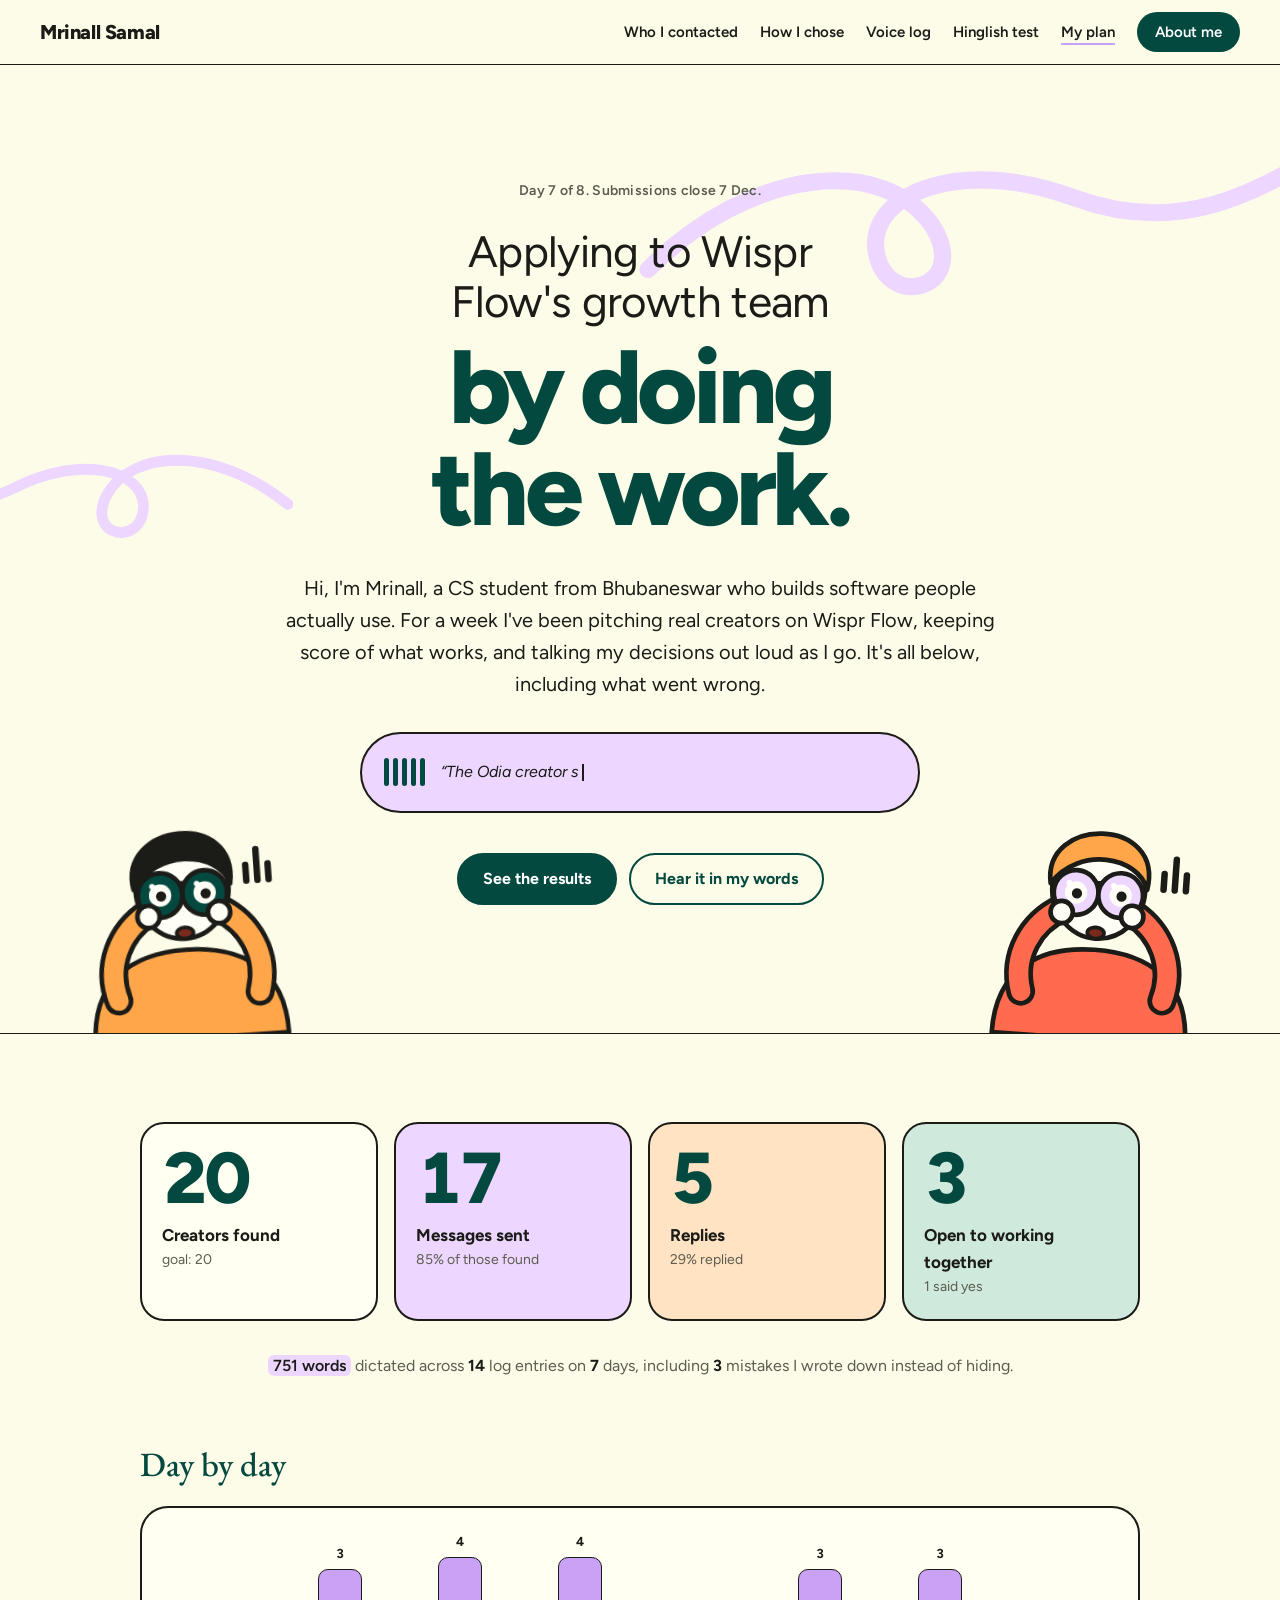
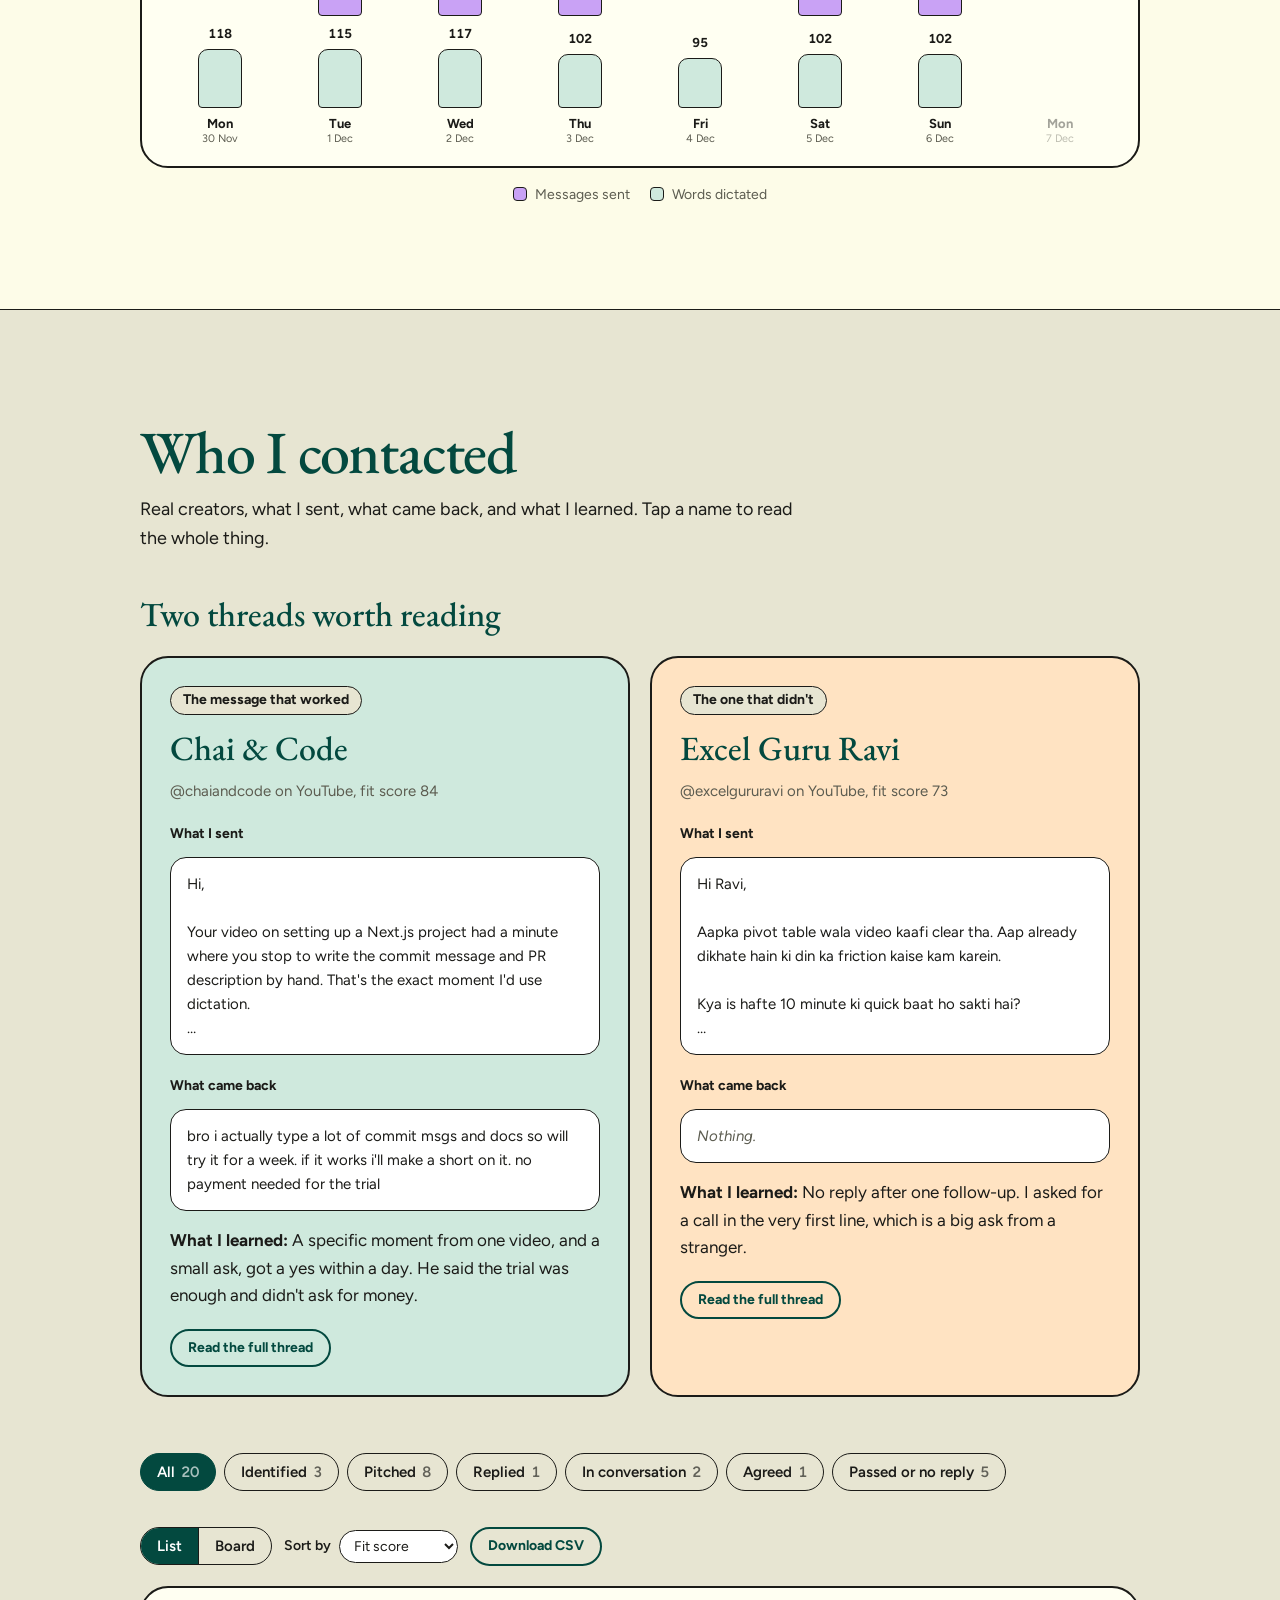
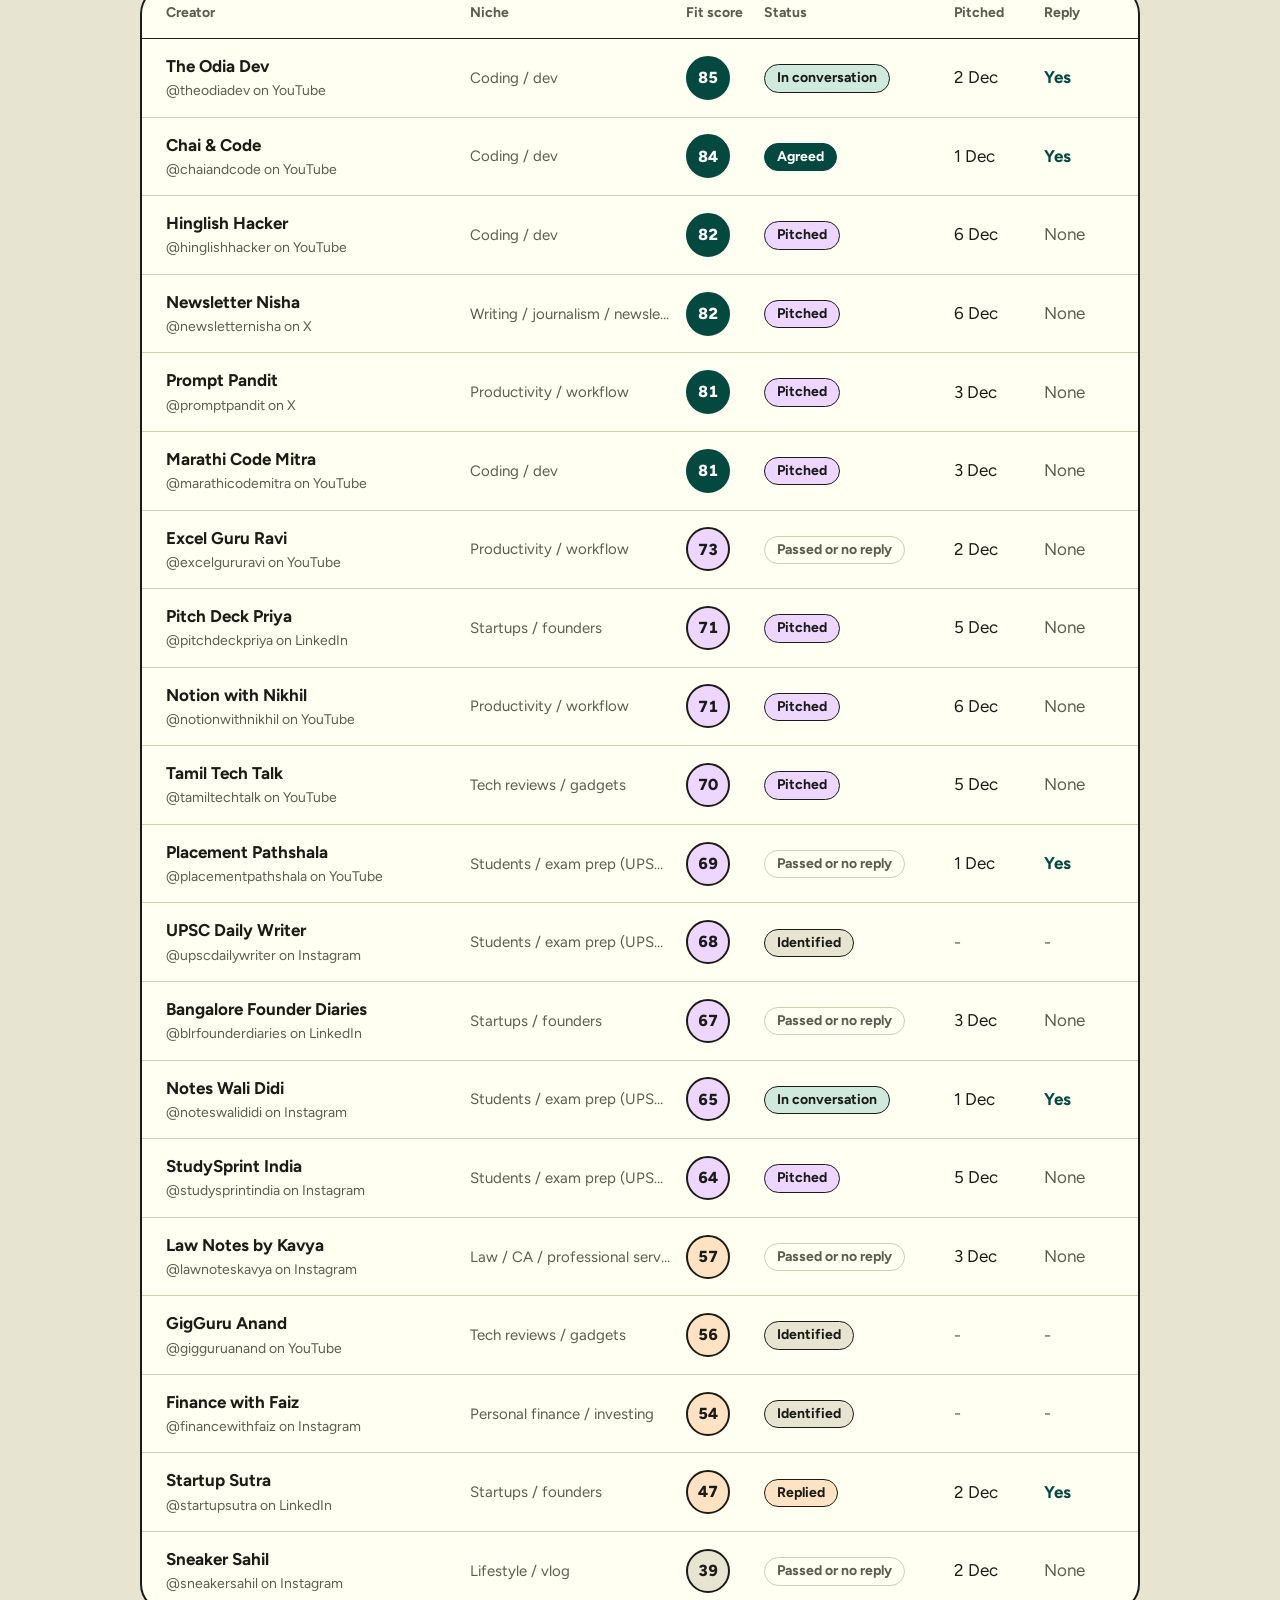
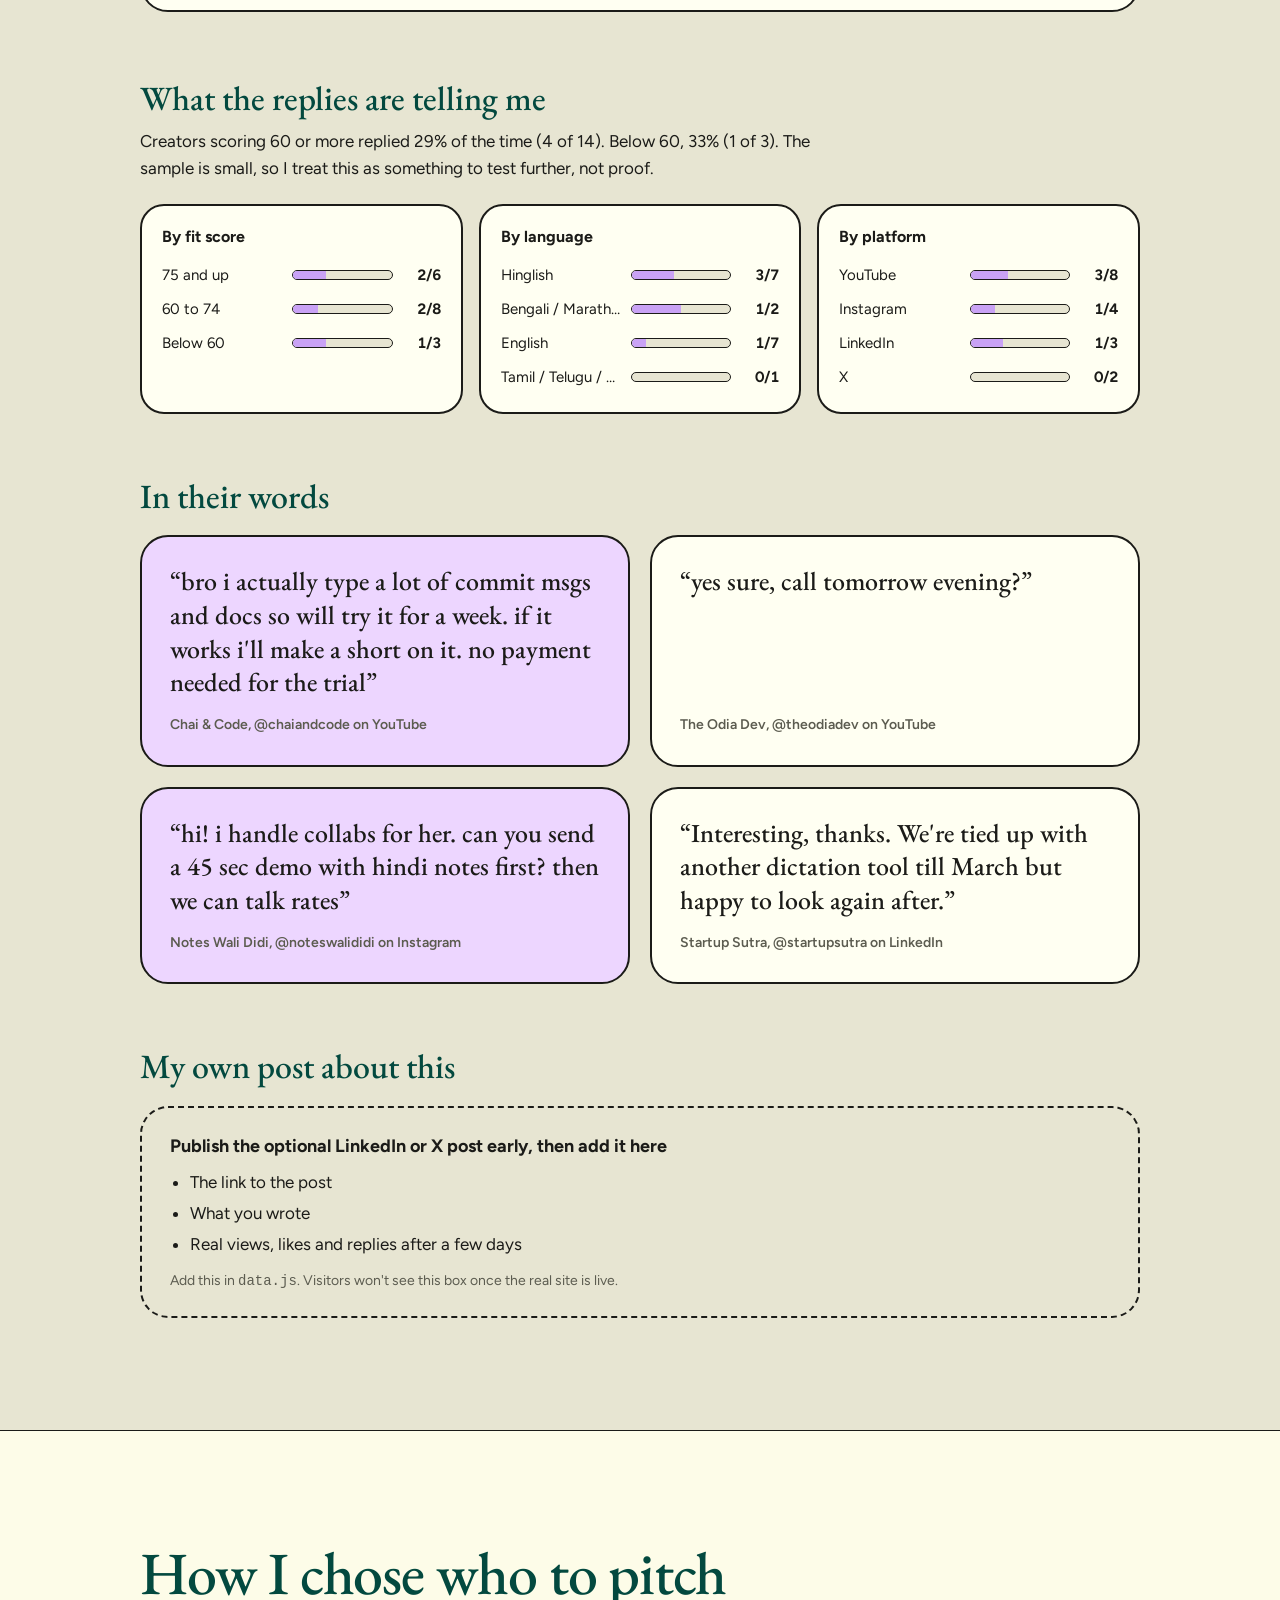
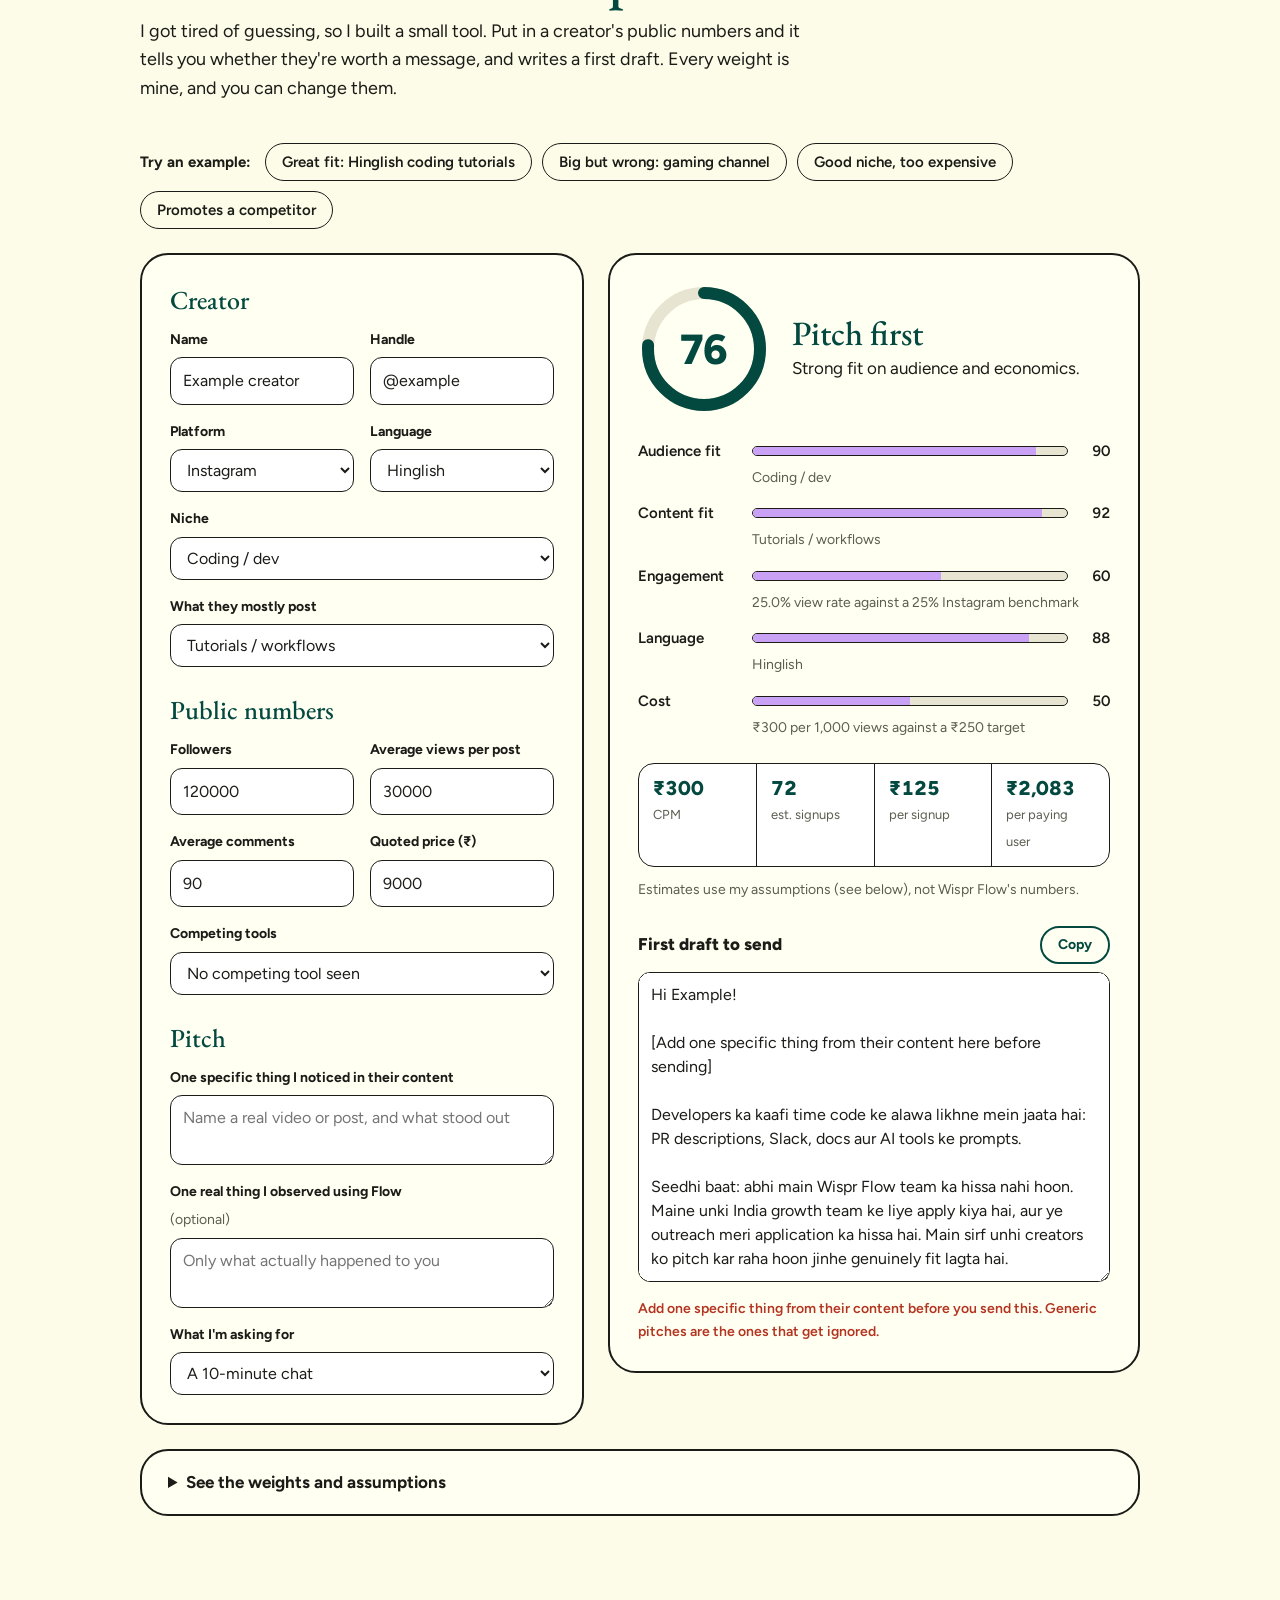
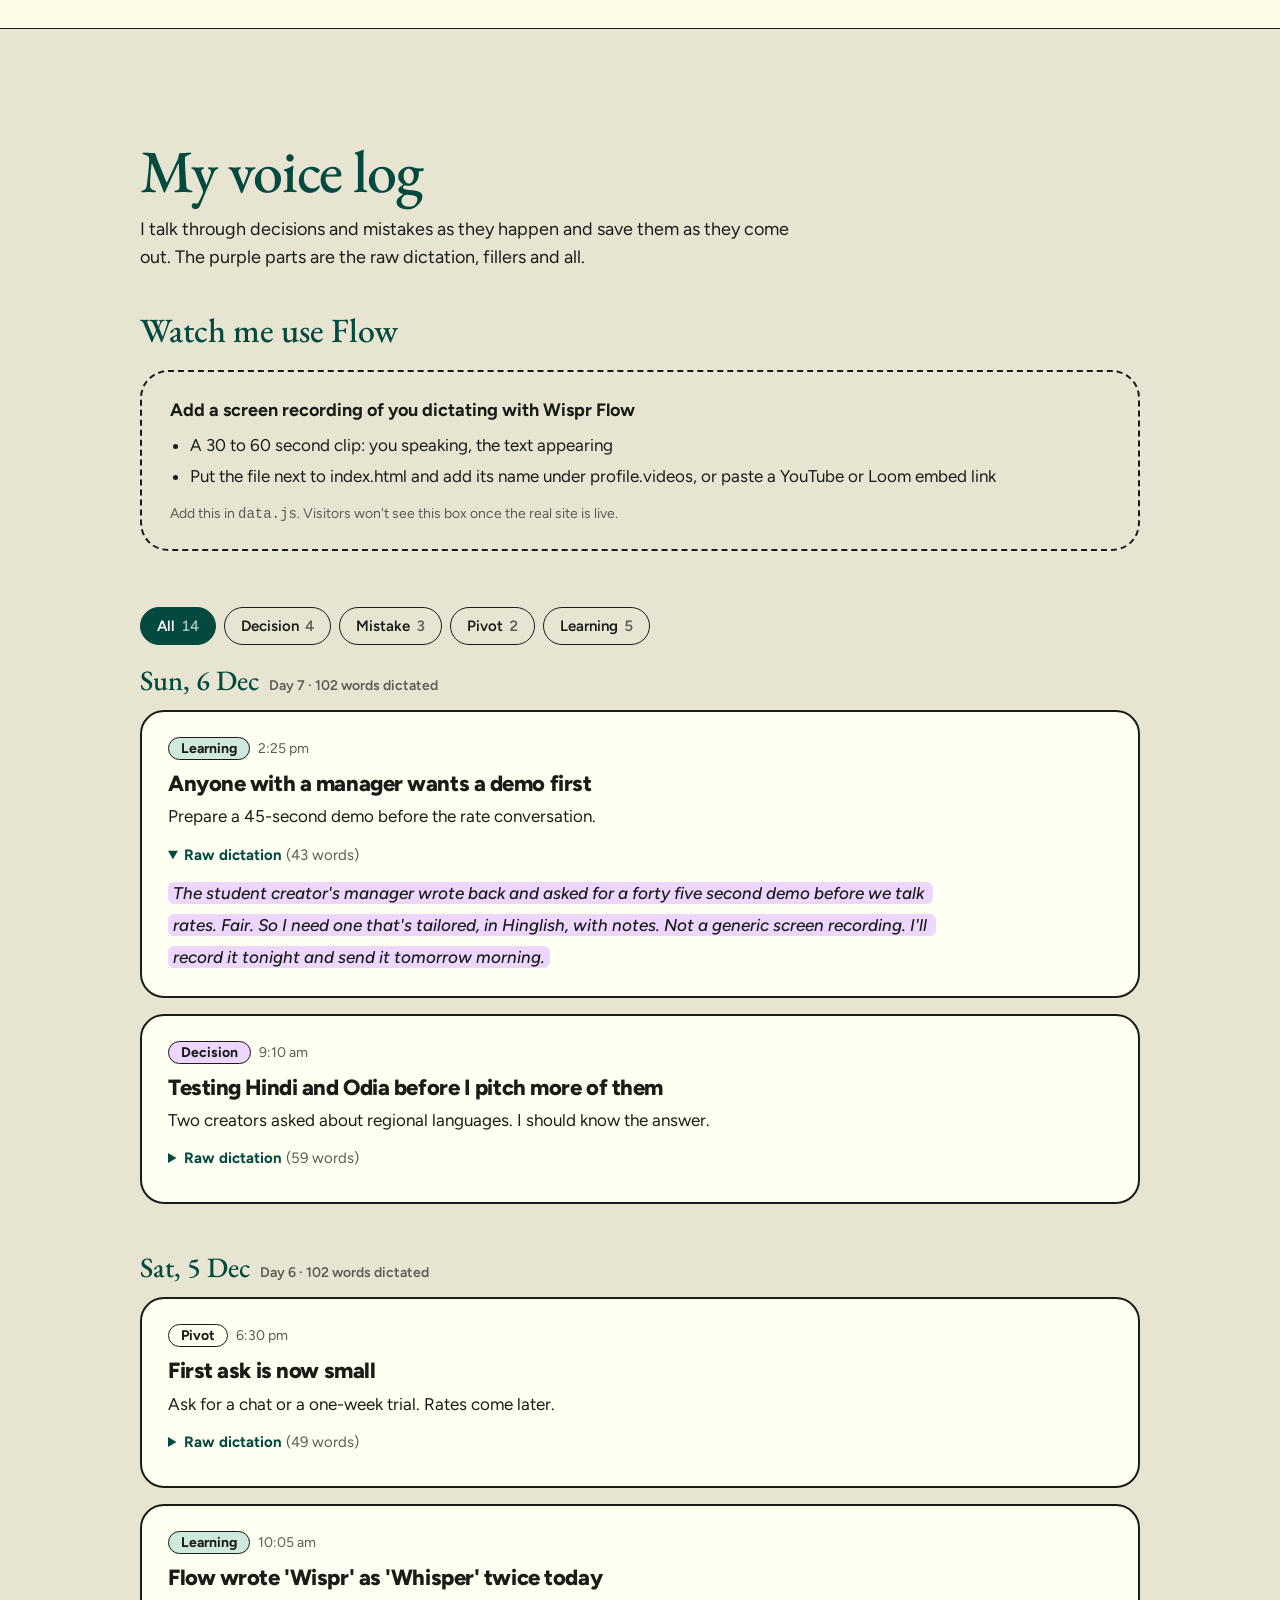
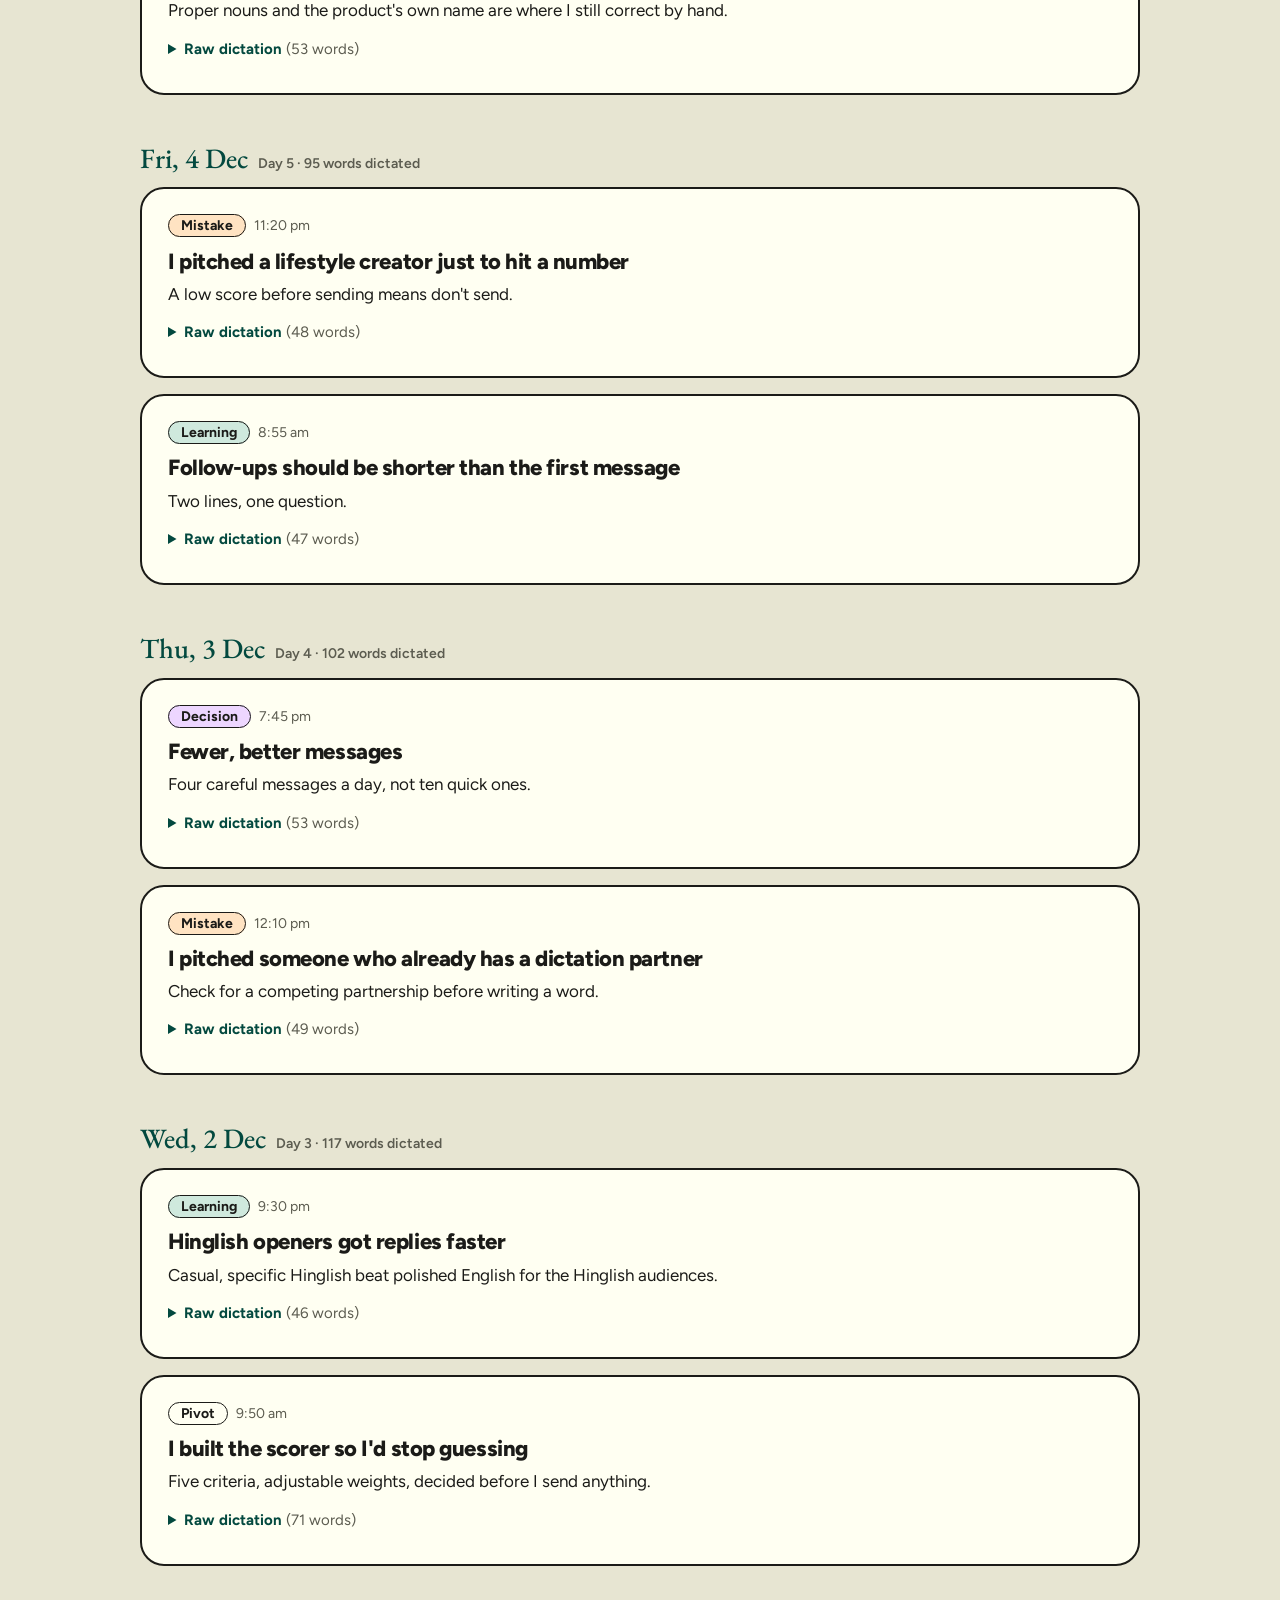
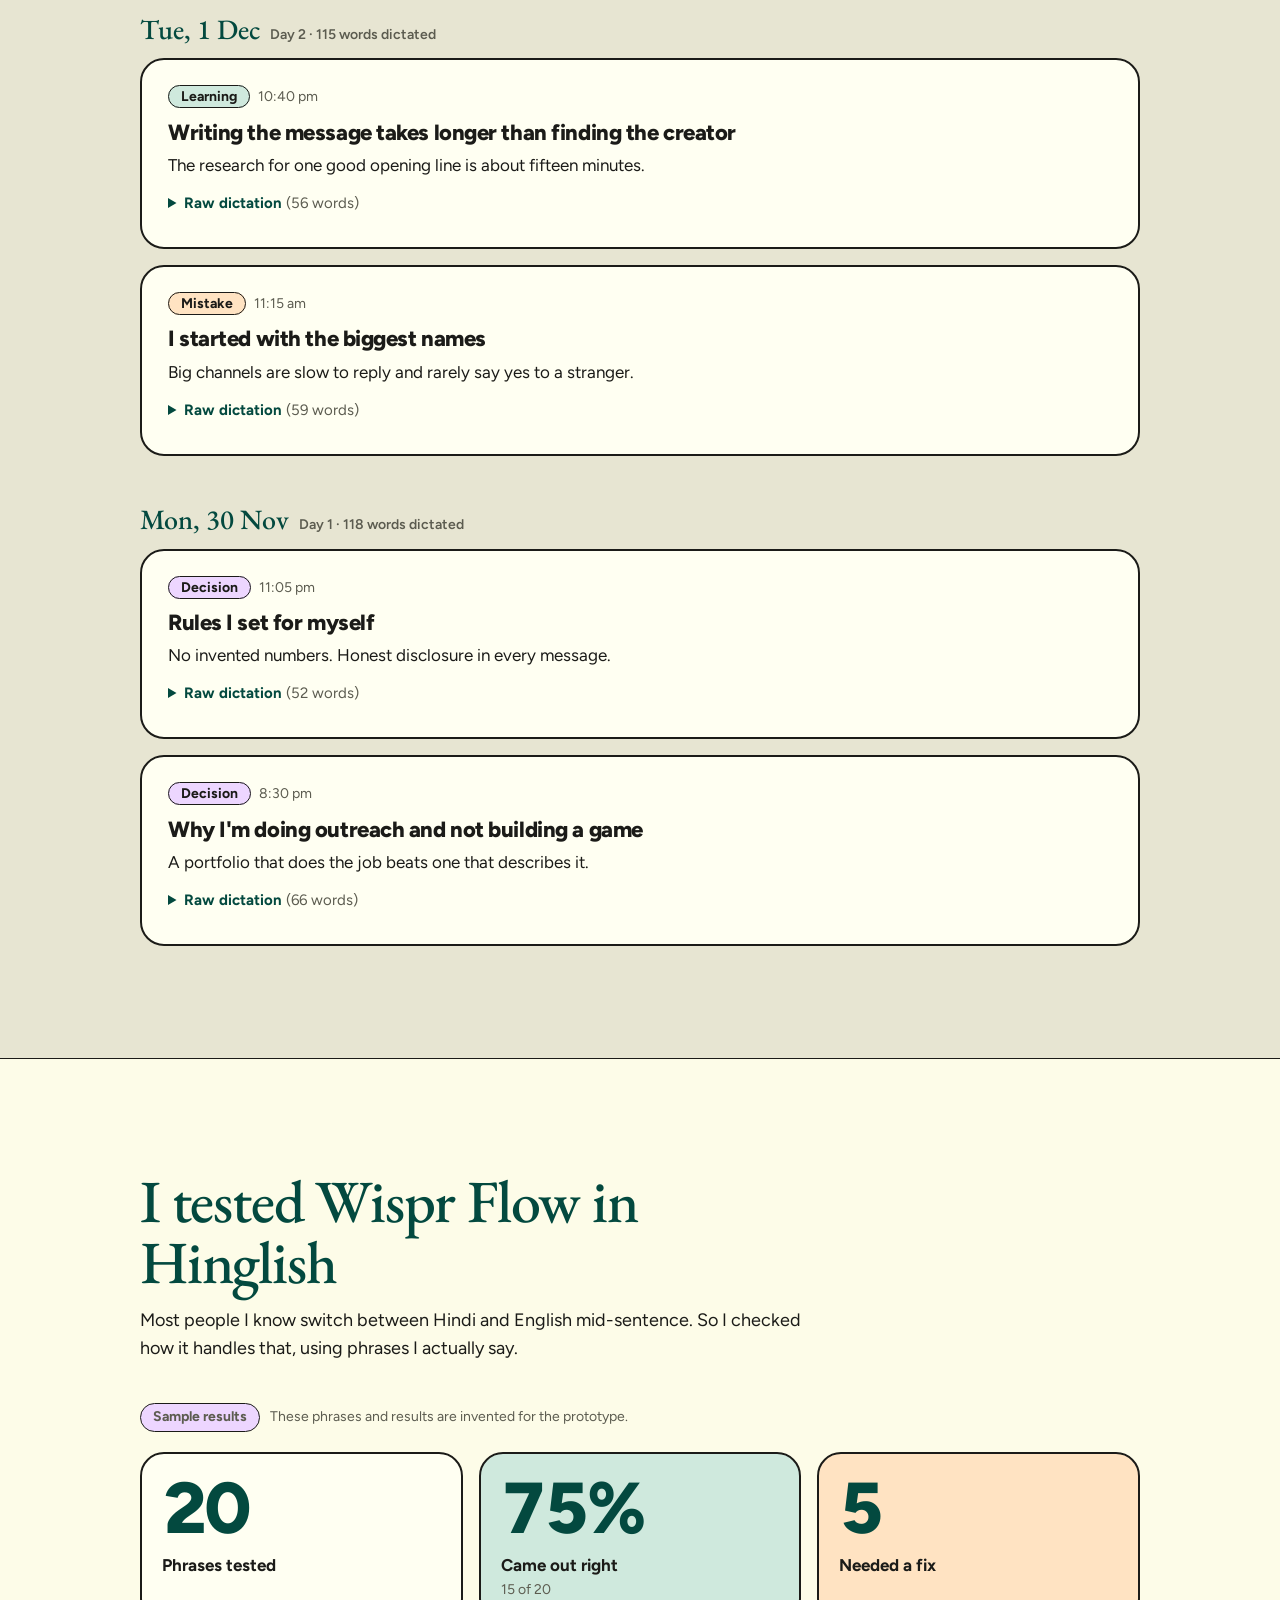
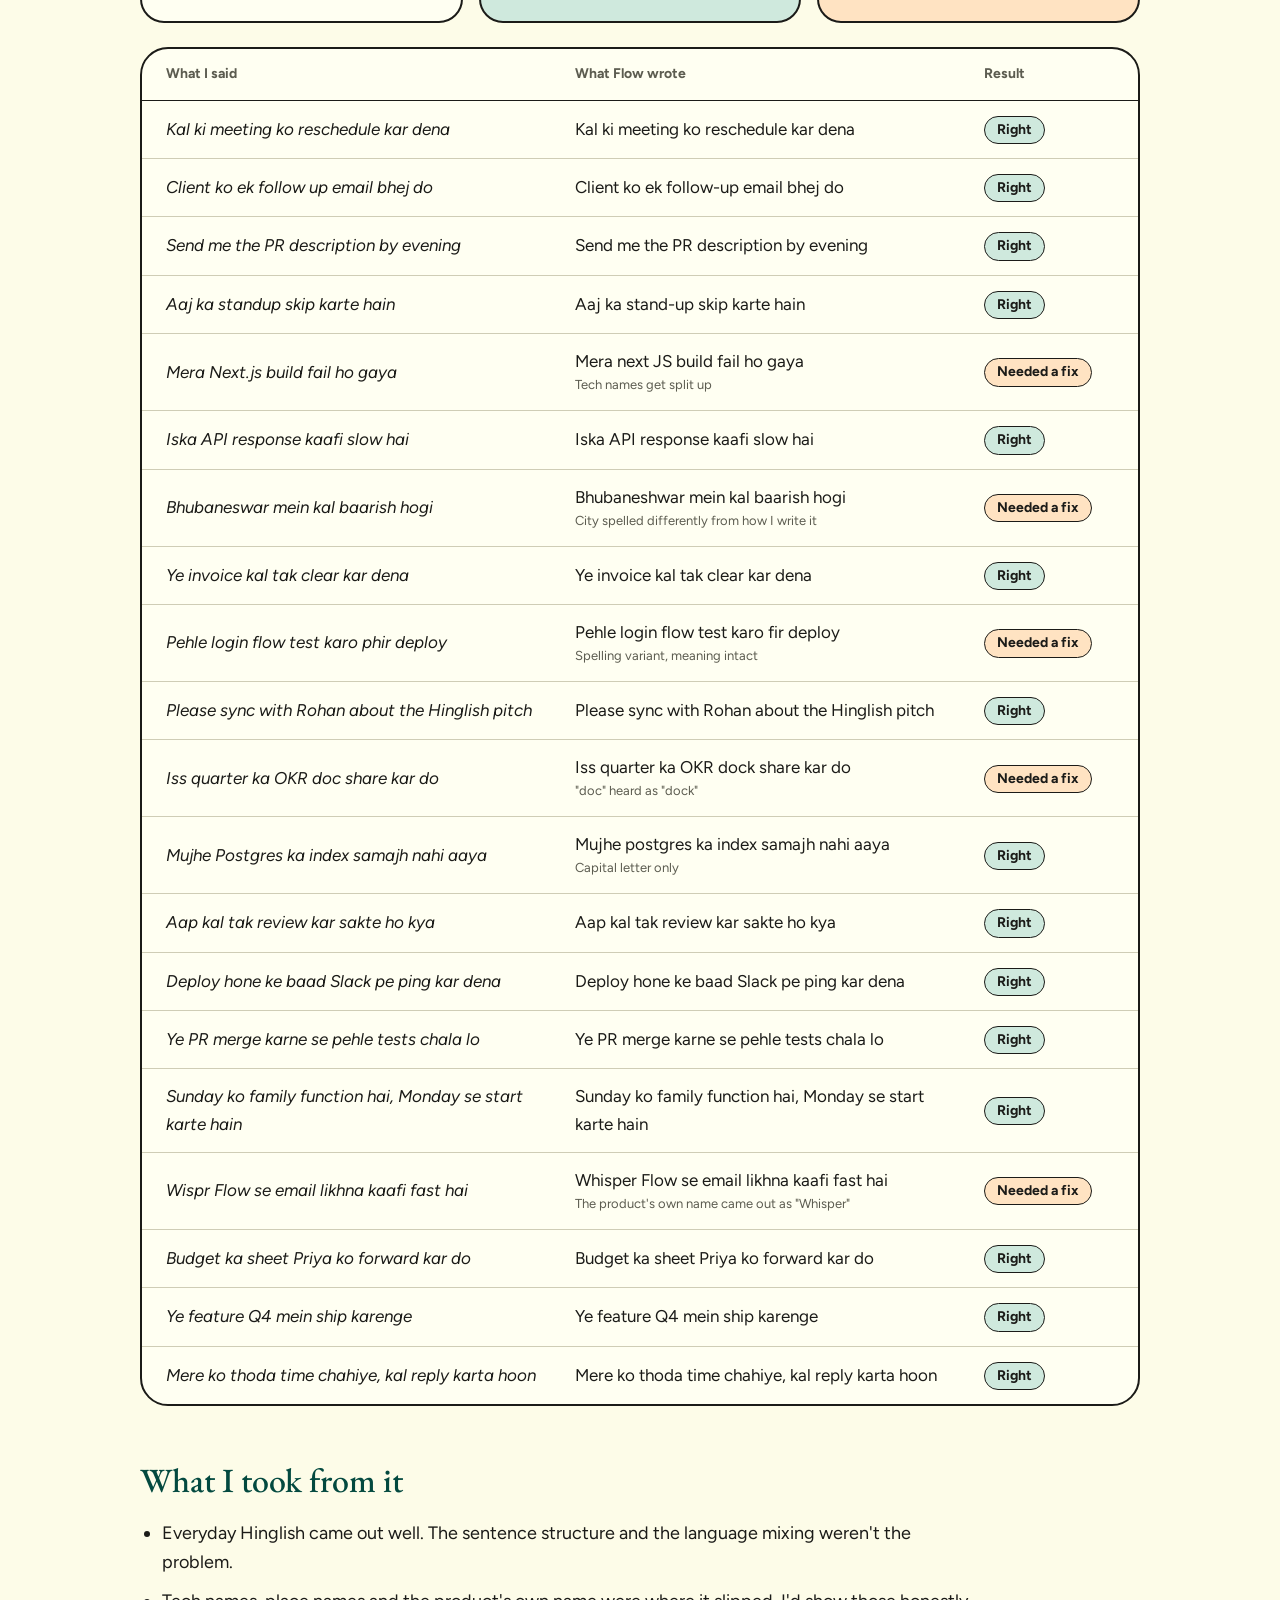
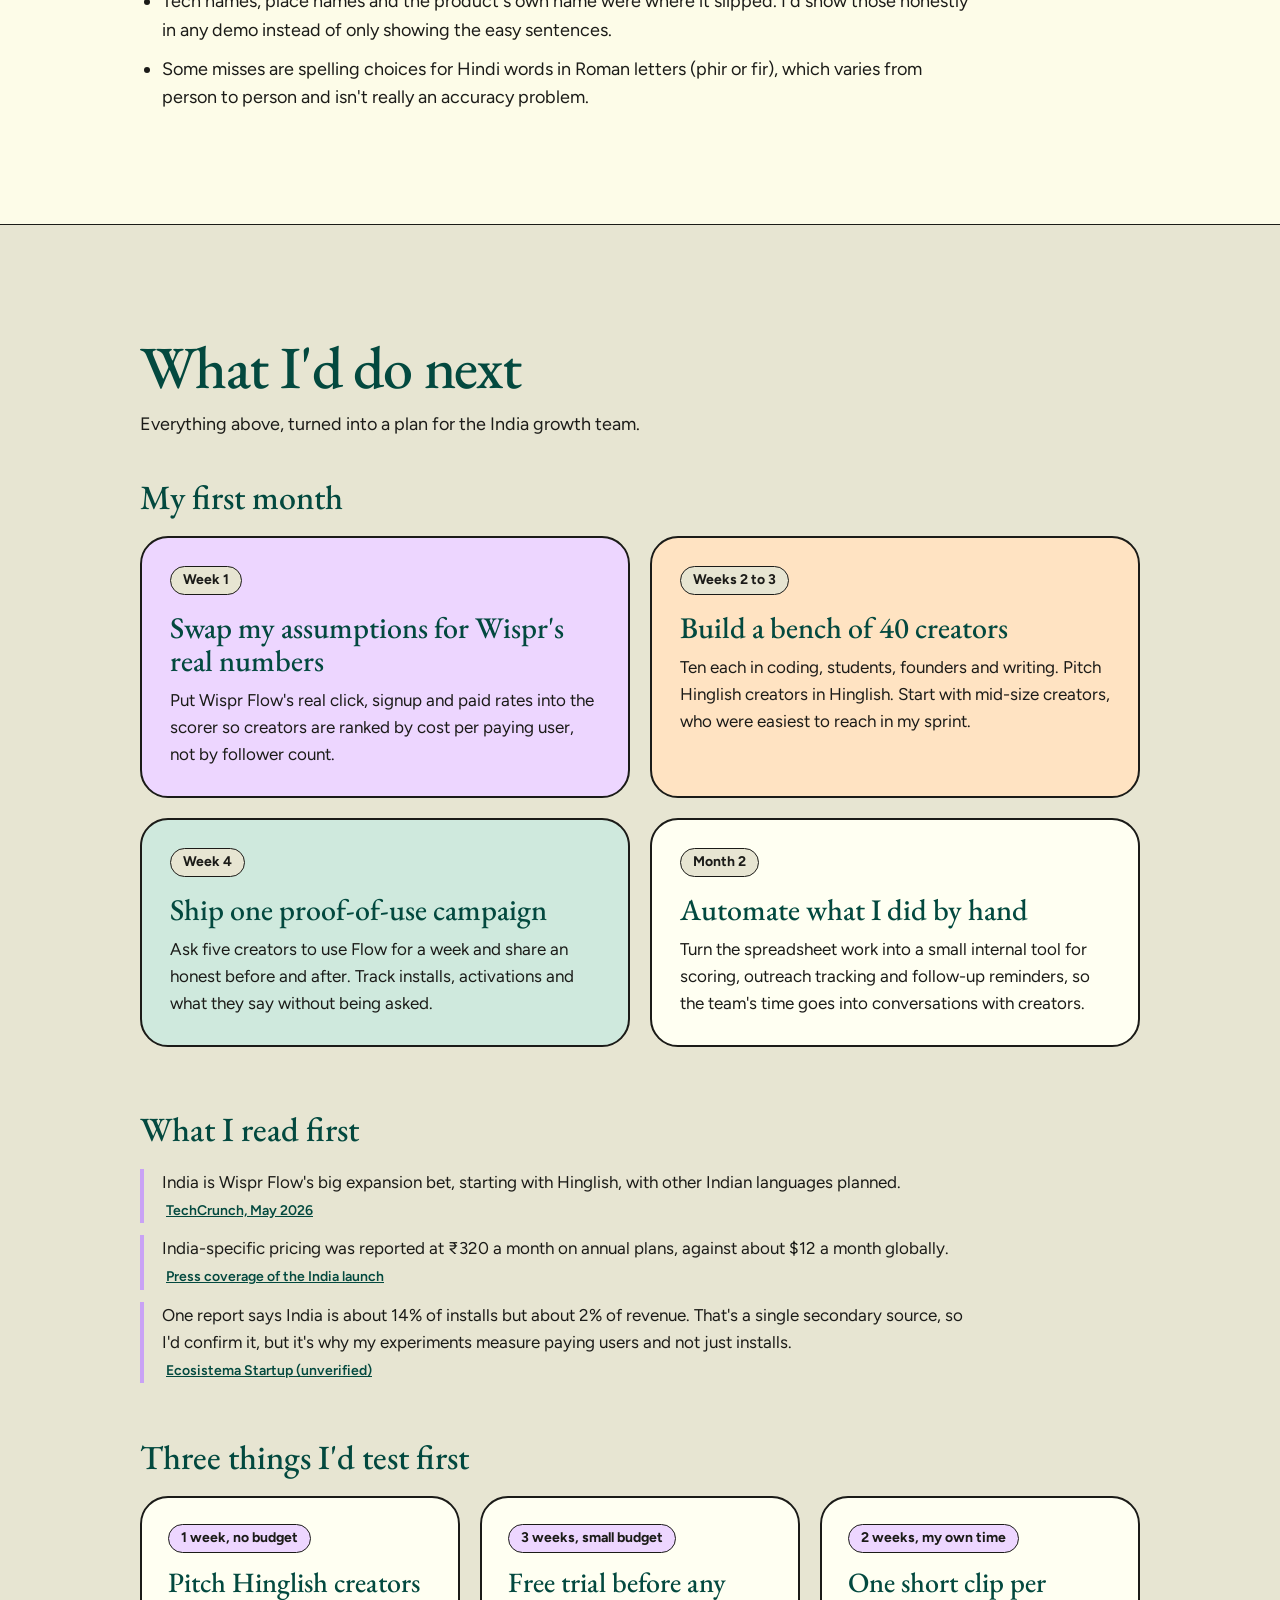
==== commit 6c326c99: "Hide the top prototype banner Adds a profile.banner flag (false) so the banner can be hidden without" ====
--- a/portfolio-single.html
+++ b/portfolio-single.html
@@ -645,6 +645,7 @@
   window.SITE_DATA = {
     profile: {
       prototype: true,
+      banner: false,
       name: "Mrinall Samal",
       headline: "",
       lede: "Hi, I'm Mrinall, a CS student from Bhubaneswar who builds software people actually use. For a week I've been pitching real creators on Wispr Flow, keeping score of what works, and talking my decisions out loud as I go. It's all below, including what went wrong.",
@@ -1897,7 +1898,7 @@
 function init() {
   state = loadState();
   state.profile.about ||= []; state.profile.mistakes ||= [];
-  $("#demo-banner").hidden = !state.profile.prototype;
+  $("#demo-banner").hidden = !state.profile.prototype || state.profile.banner === false;
   drawCharacters(); buildScorerForm(); buildModel(); buildPresets(); renderTools(); renderEditBar(); renderAll(); setupSpy();
 }
 
